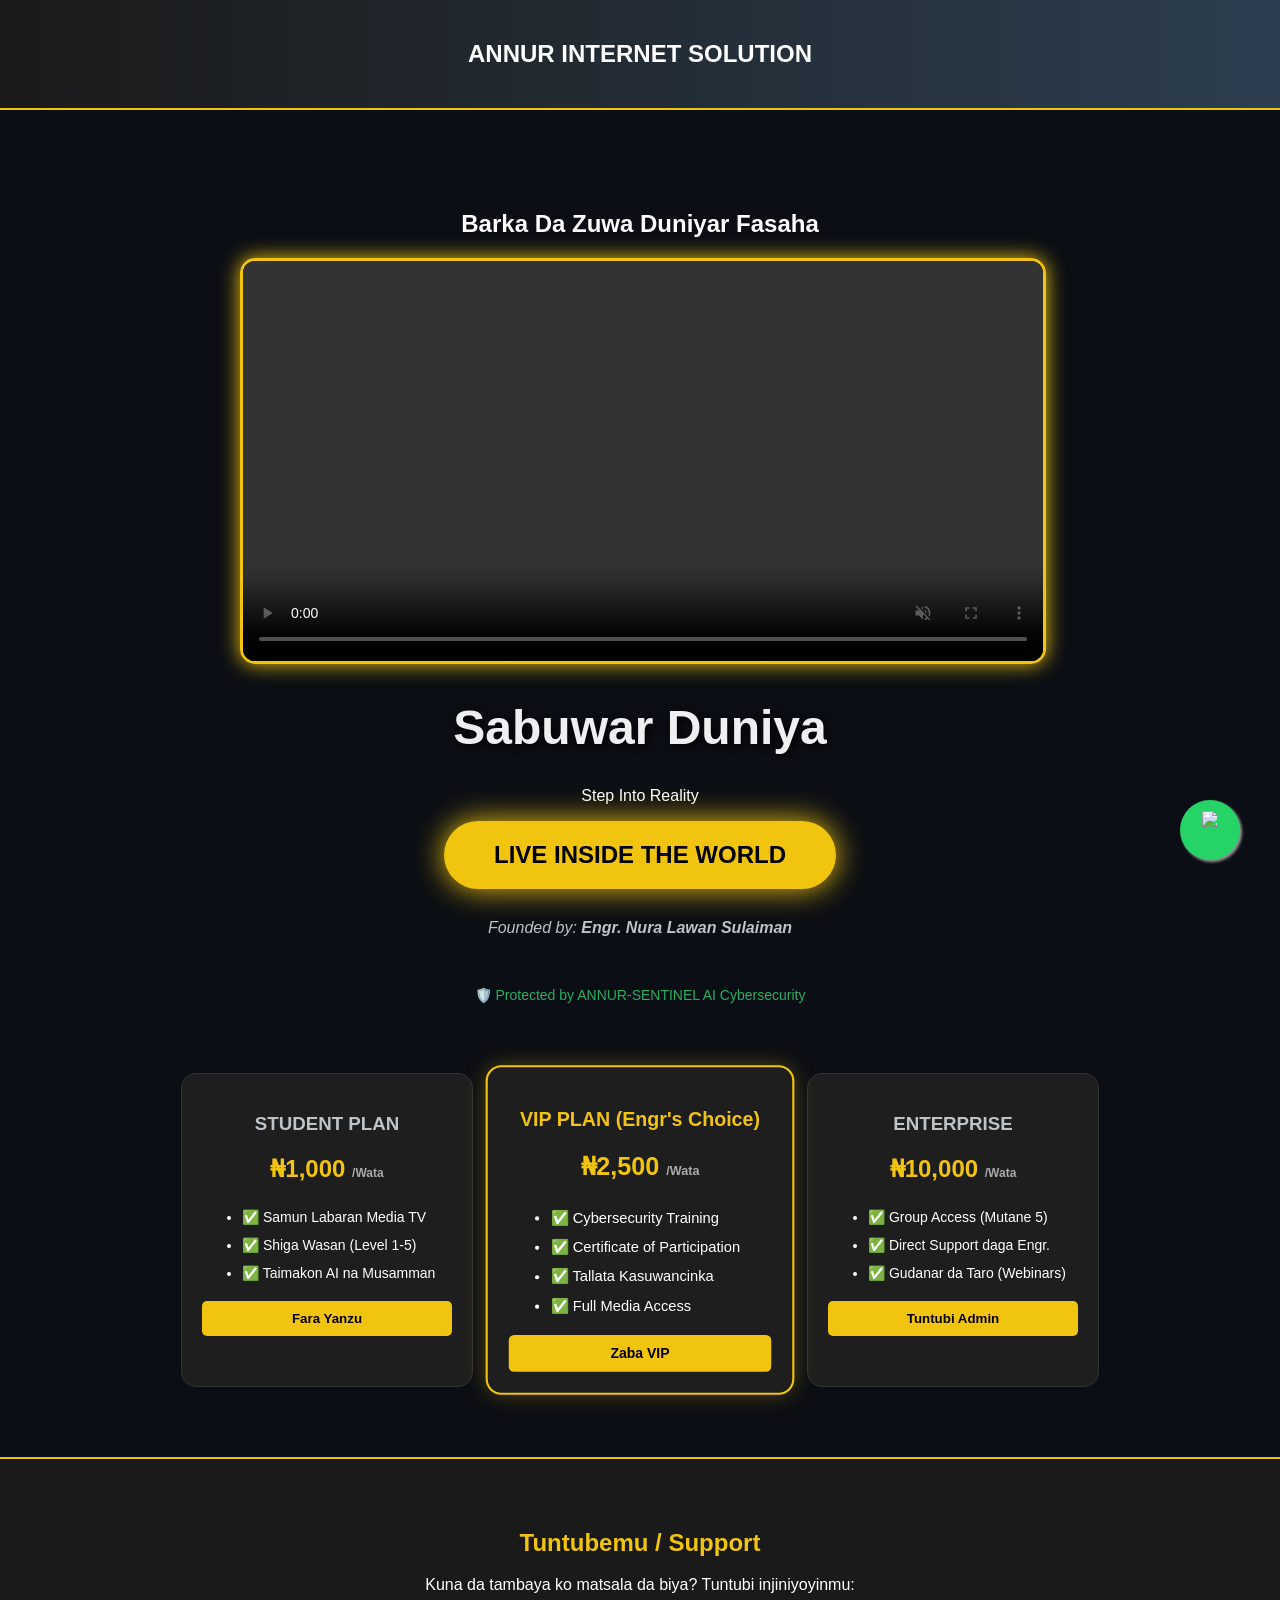
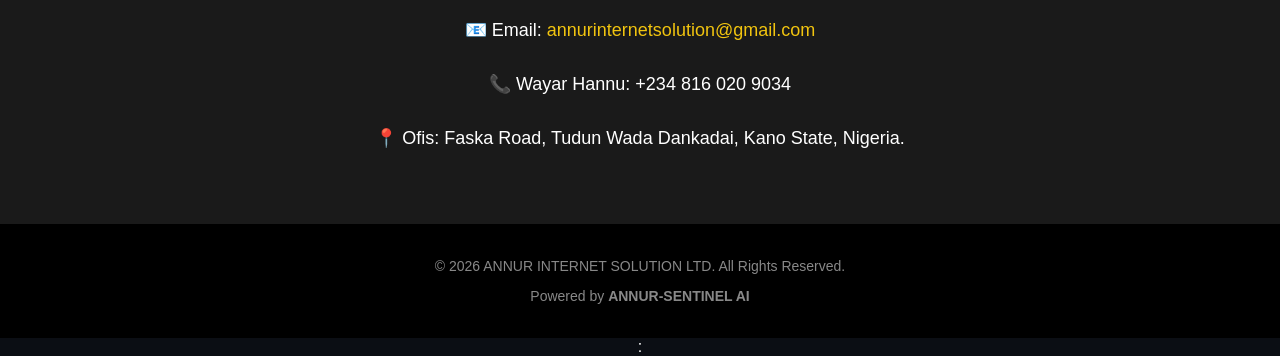
==== index.html @ 49332beb "Add files via upload" ====
<!DOCTYPE html>
<html lang="ha">
<head>
    <meta charset="UTF-8">
    <meta name="viewport" content="width=device-width, initial-scale=1.0">
    <title>ANNUR INTERNET SOLUTION | Live Inside The World</title>
    <style>
        body {
            margin: 0;
            padding: 0;
            background-color: #0b0e14; /* Dark Tech Theme */
            color: white;
            font-family: 'Segoe UI', Tahoma, Geneva, Verdana, sans-serif;
            text-align: center;
        }
        .header {
            padding: 20px;
            background: linear-gradient(90deg, #1a1a1a, #2c3e50);
            border-bottom: 2px solid #f1c40f; /* Gold border */
        }
        .logo {
            width: 150px;
            border-radius: 50%;
            border: 3px solid #f1c40f;
            box-shadow: 0 0 20px #f1c40f;
        }
        .main-container {
            margin-top: 100px;
        }
        h1 {
            font-size: 3rem;
            color: #ecf0f1;
            text-shadow: 2px 2px 10px #000;
        }
        .live-btn {
            background-color: #f1c40f; /* Gold */
            color: #000;
            padding: 20px 50px;
            font-size: 24px;
            font-weight: bold;
            border: none;
            border-radius: 50px;
            cursor: pointer;
            box-shadow: 0 0 30px #f1c40f;
            transition: 0.5s;
            text-transform: uppercase;
        }
        .live-btn:hover {
            transform: scale(1.1);
            background-color: #d4ac0d;
            box-shadow: 0 0 50px #fff;
        }
        .security-badge {
            margin-top: 50px;
            color: #27ae60; /* Green for Safety */
            font-size: 14px;
        }
        .founder-tag {
            margin-top: 30px;
            font-style: italic;
            color: #bdc3c7;
        }
    </style>
</head>
<body>

    <div class="header">
        <h2>ANNUR INTERNET SOLUTION</h2>
    </div>

    <div class="main-container">
<div class="hero">
  <h2>Barka Da Zuwa Duniyar Fasaha</h2>
        <div style="max-width: 800px; margin: 20px auto;">
            <video width="100%" height="auto" controls autoplay muted loop style="border-radius: 15px; border: 3px solid #f1c40f; box-shadow: 0 0 20px #f1c40f;">
                <source src="annur-sentinel.mp4" type="video/mp4">
                Wayarka ba ta goyon bayan kallon bidiyo a nan.
            </video>
        </div>
        
    </div>
        <h1>Sabuwar Duniya</h1>
        <p>Step Into Reality</p>
        
        <button class="live-btn" onclick="startSystem()">LIVE INSIDE THE WORLD</button>

        <div class="founder-tag">
            Founded by: <strong>Engr. Nura Lawan Sulaiman</strong>
        </div>
    </div>

    <div class="security-badge">
        <p>🛡️ Protected by ANNUR-SENTINEL AI Cybersecurity</p>
    </div>

    <script>
        function startSystem() {
            alert("Ana Kaddamar da Tsarin... Barka da shigowa, Engr. Nura!");
            // Wannan wurin za mu hada da sauran duniyar wasan
        }
    </script>

</body>
</html>
<div style="display: flex; justify-content: center; gap: 20px; flex-wrap: wrap; margin-top: 50px; padding: 20px;">
    
    <div style="background: #1e1e1e; border: 1px solid #333; padding: 20px; border-radius: 15px; width: 250px;">
        <h3 style="color: #bdc3c7;">STUDENT PLAN</h3>
        <h2 style="color: #f1c40f;">₦1,000 <span style="font-size: 12px; color: #aaa;">/Wata</span></h2>
        <ul style="text-align: left; font-size: 14px; line-height: 2;">
            <li>✅ Samun Labaran Media TV</li>
            <li>✅ Shiga Wasan (Level 1-5)</li>
            <li>✅ Taimakon AI na Musamman</li>
        </ul>
        <button onclick="window.location.href='https://paystack.shop/pay/ptrqfzfbf1'" 
                style="width: 100%; background: #f1c40f; border: none; padding: 10px; border-radius: 5px; font-weight: bold; cursor: pointer;">
            Fara Yanzu
        </button>
    </div>

    <div style="background: #1e1e1e; border: 2px solid #f1c40f; padding: 20px; border-radius: 15px; width: 250px; transform: scale(1.05); box-shadow: 0 0 20px rgba(241, 196, 15, 0.3);">
        <h3 style="color: #f1c40f;">VIP PLAN (Engr's Choice)</h3>
        <h2 style="color: #f1c40f;">₦2,500 <span style="font-size: 12px; color: #aaa;">/Wata</span></h2>
        <ul style="text-align: left; font-size: 14px; line-height: 2;">
            <li>✅ Cybersecurity Training</li>
            <li>✅ Certificate of Participation</li>
            <li>✅ Tallata Kasuwancinka</li>
            <li>✅ Full Media Access</li>
        </ul>
        <button onclick="window.location.href='https://paystack.shop/pay/0z3y4h2owu'" 
                style="width: 100%; background: #f1c40f; border: none; padding: 10px; border-radius: 5px; font-weight: bold; cursor: pointer;">
            Zaba VIP
        </button>
    </div>

    <div style="background: #1e1e1e; border: 1px solid #333; padding: 20px; border-radius: 15px; width: 250px;">
        <h3 style="color: #bdc3c7;">ENTERPRISE</h3>
        <h2 style="color: #f1c40f;">₦10,000 <span style="font-size: 12px; color: #aaa;">/Wata</span></h2>
        <ul style="text-align: left; font-size: 14px; line-height: 2;">
            <li>✅ Group Access (Mutane 5)</li>
            <li>✅ Direct Support daga Engr.</li>
            <li>✅ Gudanar da Taro (Webinars)</li>
        </ul>
        <button onclick="window.location.href='https://paystack.shop/pay/5fnnpdp8r6'" 
                style="width: 100%; background: #f1c40f; border: none; padding: 10px; border-radius: 5px; font-weight: bold; cursor: pointer;">
            Tuntubi Admin
        </button>
    </div>

</div>
<div id="contact" style="background: #1a1a1a; padding: 50px 20px; margin-top: 50px; border-top: 2px solid #f1c40f;">
    <h2 style="color: #f1c40f;">Tuntubemu / Support</h2>
    <p>Kuna da tambaya ko matsala da biya? Tuntubi injiniyoyinmu:</p>
    <div style="font-size: 18px; line-height: 2;">
        <p>📧 Email: <a href="mailto:annurvip@gmail.com" style="color: #f1c40f; text-decoration: none;">annurinternetsolution@gmail.com</a></p>
        <p>📞 Wayar Hannu: +234 816 020 9034</p>
        <p>📍 Ofis: Faska Road, Tudun Wada Dankadai, Kano State, Nigeria.</p>
    </div>
</div>

<div style="background: #000; padding: 20px; font-size: 14px; color: #888;">
    <p>&copy; 2026 ANNUR INTERNET SOLUTION LTD. All Rights Reserved.</p>
    <p>Powered by <strong>ANNUR-SENTINEL AI</strong></p>
</div>
<a href="https://wa.me/2348160209034?text=Sannu%20Engr.%20Nura,%20ina%20son%20ƙarin%20bayani%20kan%20ANNUR%20VIP" 
   style="position:fixed; width:60px; height:60px; bottom:40px; right:40px; background-color:#25d366; color:#FFF; border-radius:50px; text-align:center; font-size:30px; box-shadow: 2px 2px 3px #999; z-index:100;" 
   target="_blank">
    <i class="fa fa-whatsapp" style="margin-top:16px;"></i>
    <img src="https://upload.wikimedia.org/wikipedia/commons/6/6b/WhatsApp.svg" style="width:40px; margin-top:10px;">
</a>
</body>:
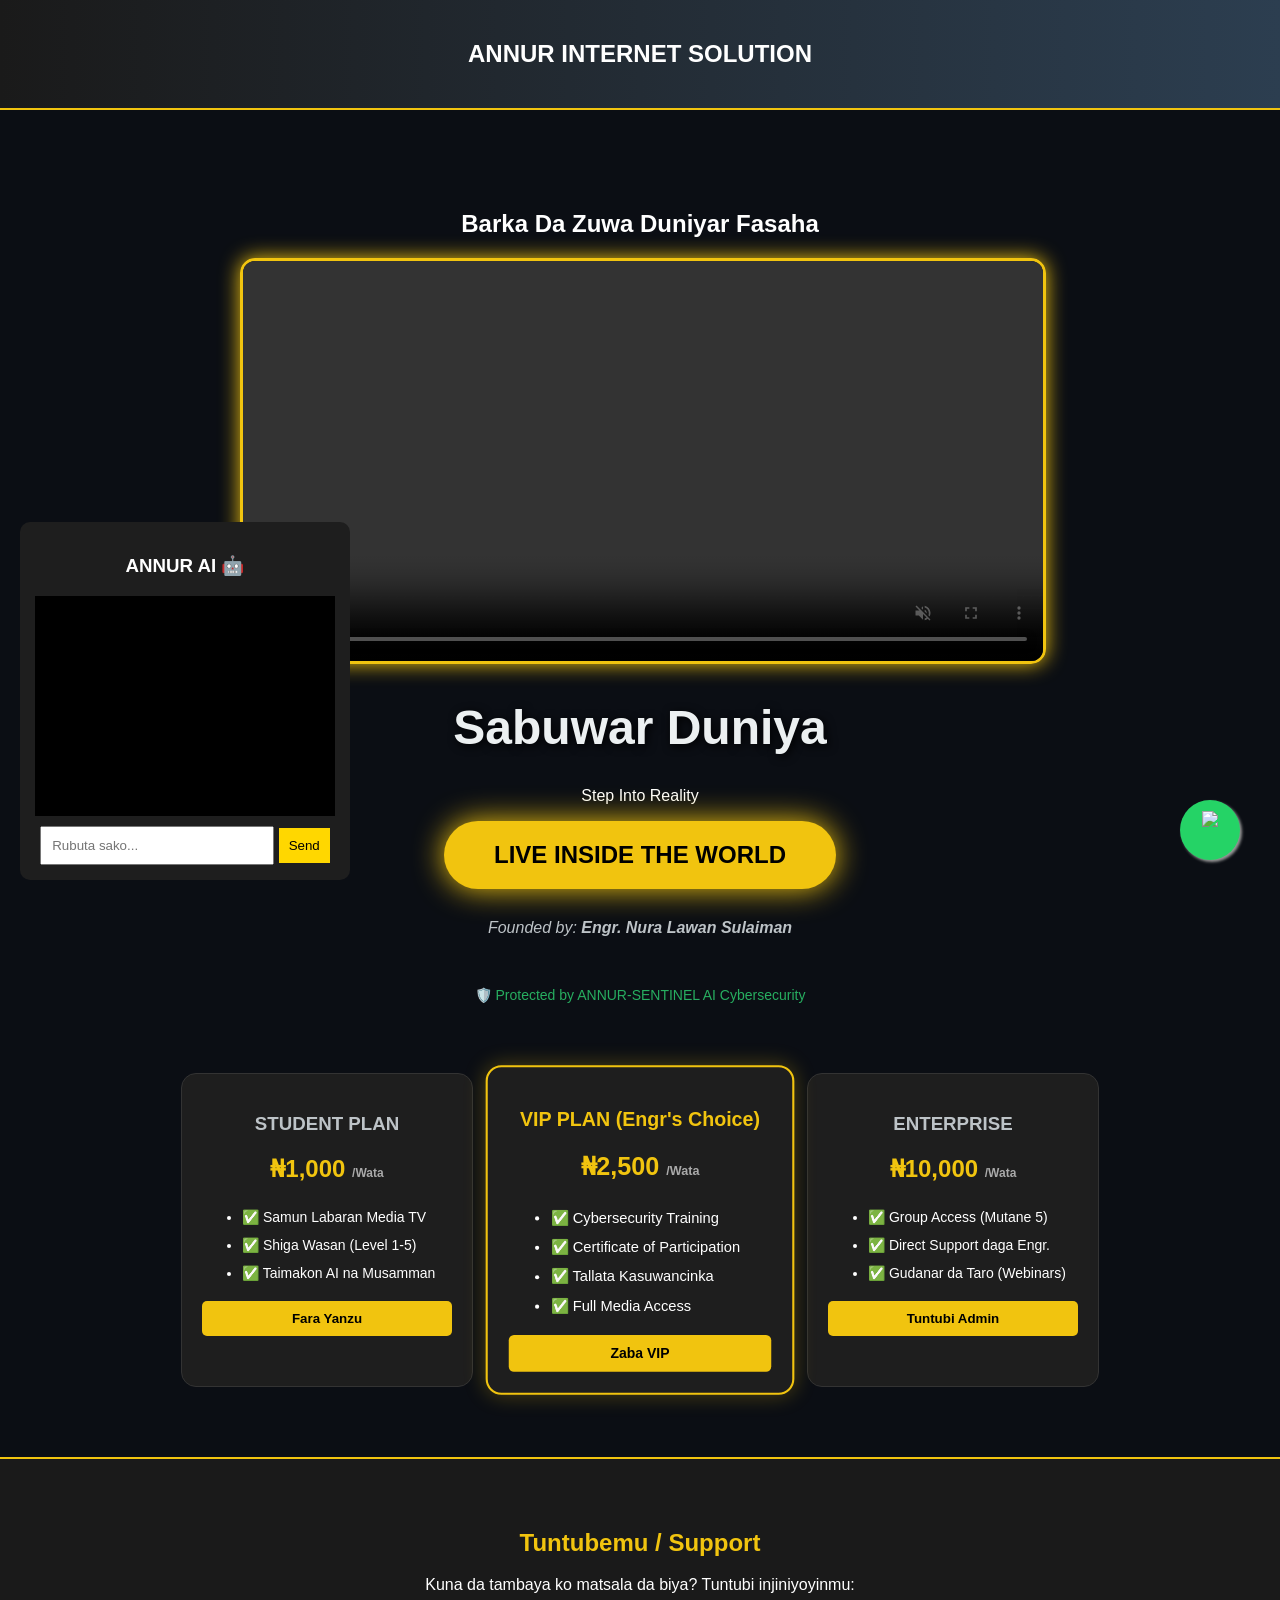
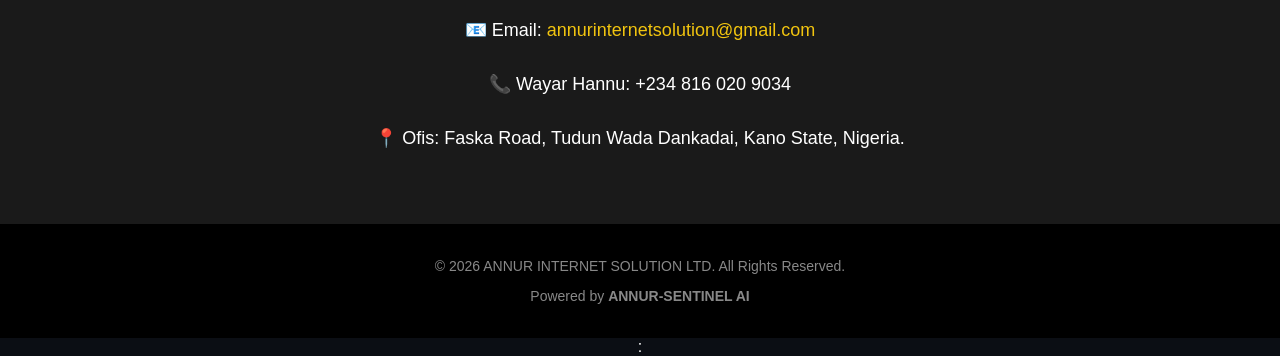
==== commit a303fb16: "Update index.html" ====
--- a/index.html
+++ b/index.html
@@ -168,4 +168,15 @@
     <i class="fa fa-whatsapp" style="margin-top:16px;"></i>
     <img src="https://upload.wikimedia.org/wikipedia/commons/6/6b/WhatsApp.svg" style="width:40px; margin-top:10px;">
 </a>
-</body>:+<div id="ai-box" style="position:fixed;bottom:20px;left:20px;background:#1e1e1e;padding:15px;border-radius:10px;width:300px;">
+    <h3>ANNUR AI 🤖</h3>
+
+    <div id="chat" style="height:200px;overflow:auto;background:#000;padding:10px;margin-bottom:10px;"></div>
+
+    <input id="userInput" placeholder="Rubuta sako..." style="width:70%;padding:10px;">
+    
+    <button onclick="sendAI()" style="padding:10px;background:gold;border:none;">
+        Send
+    </button>
+</div>
+</body>:
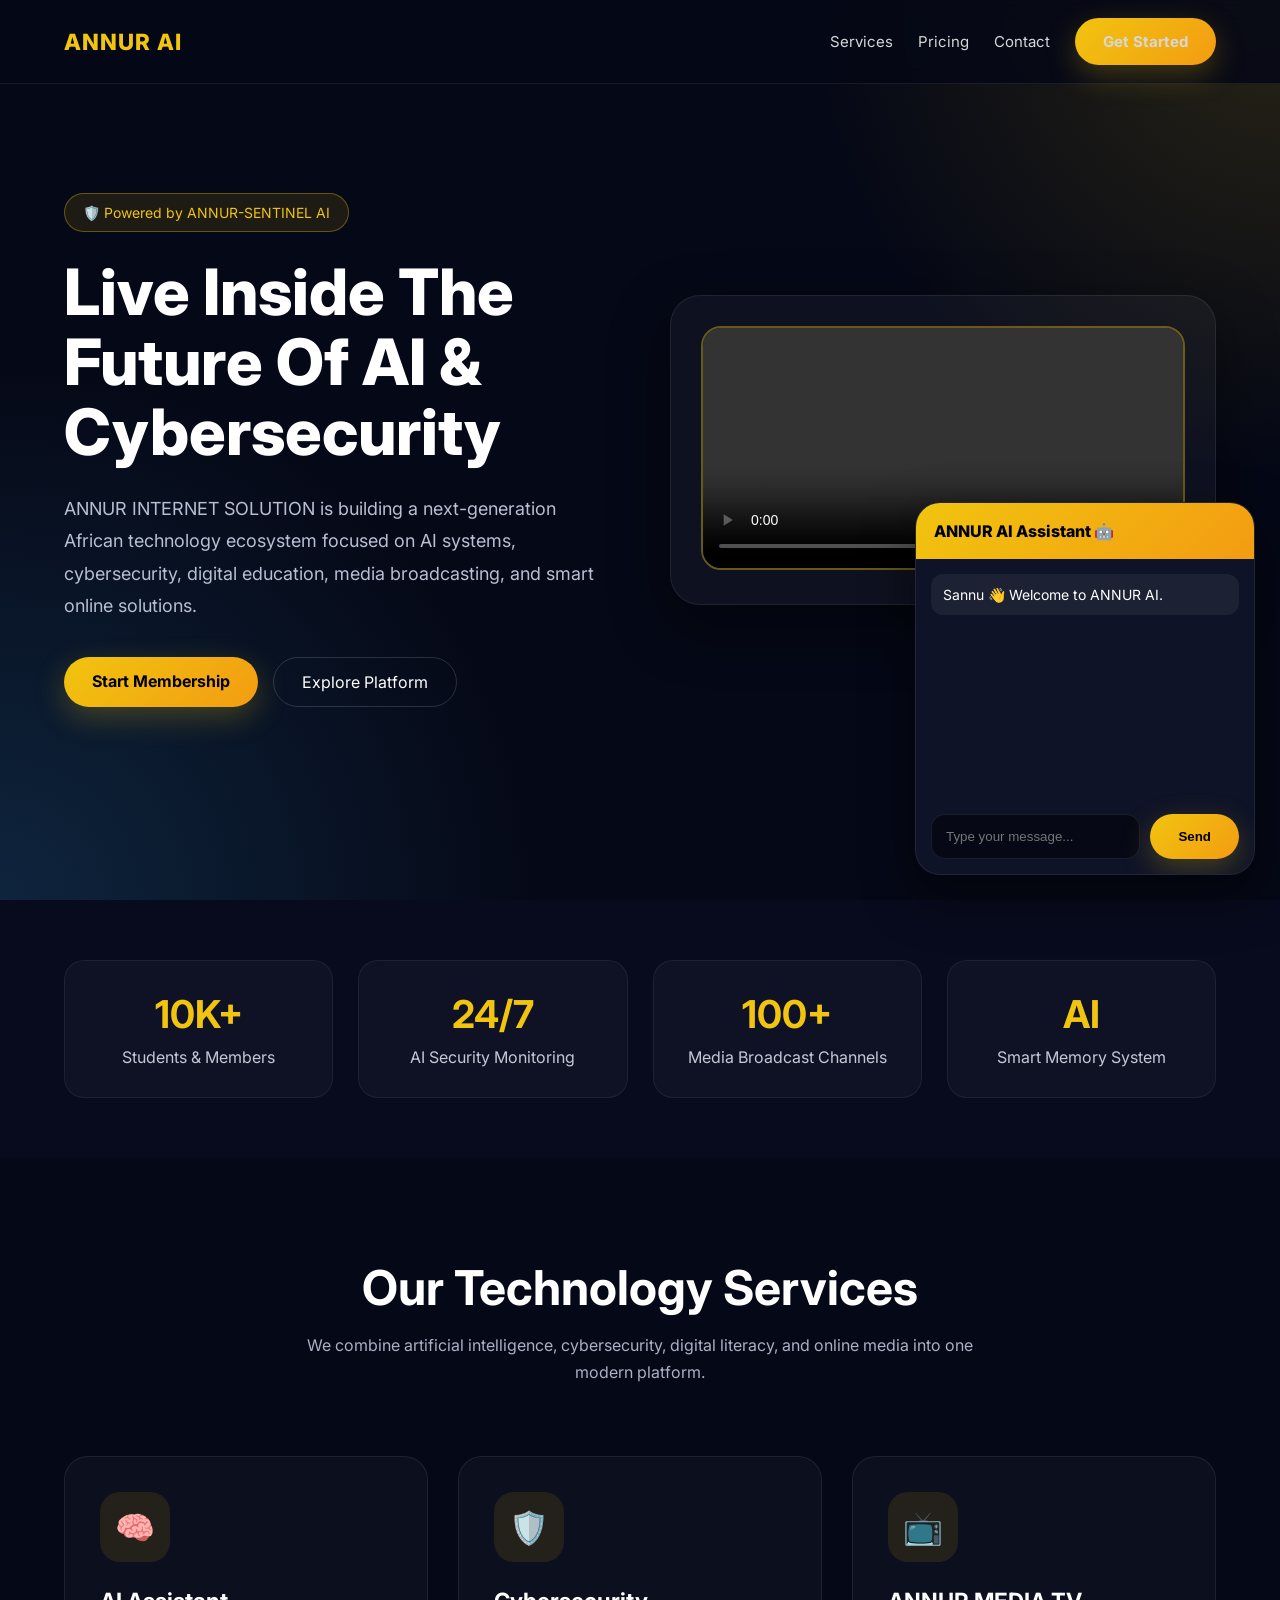
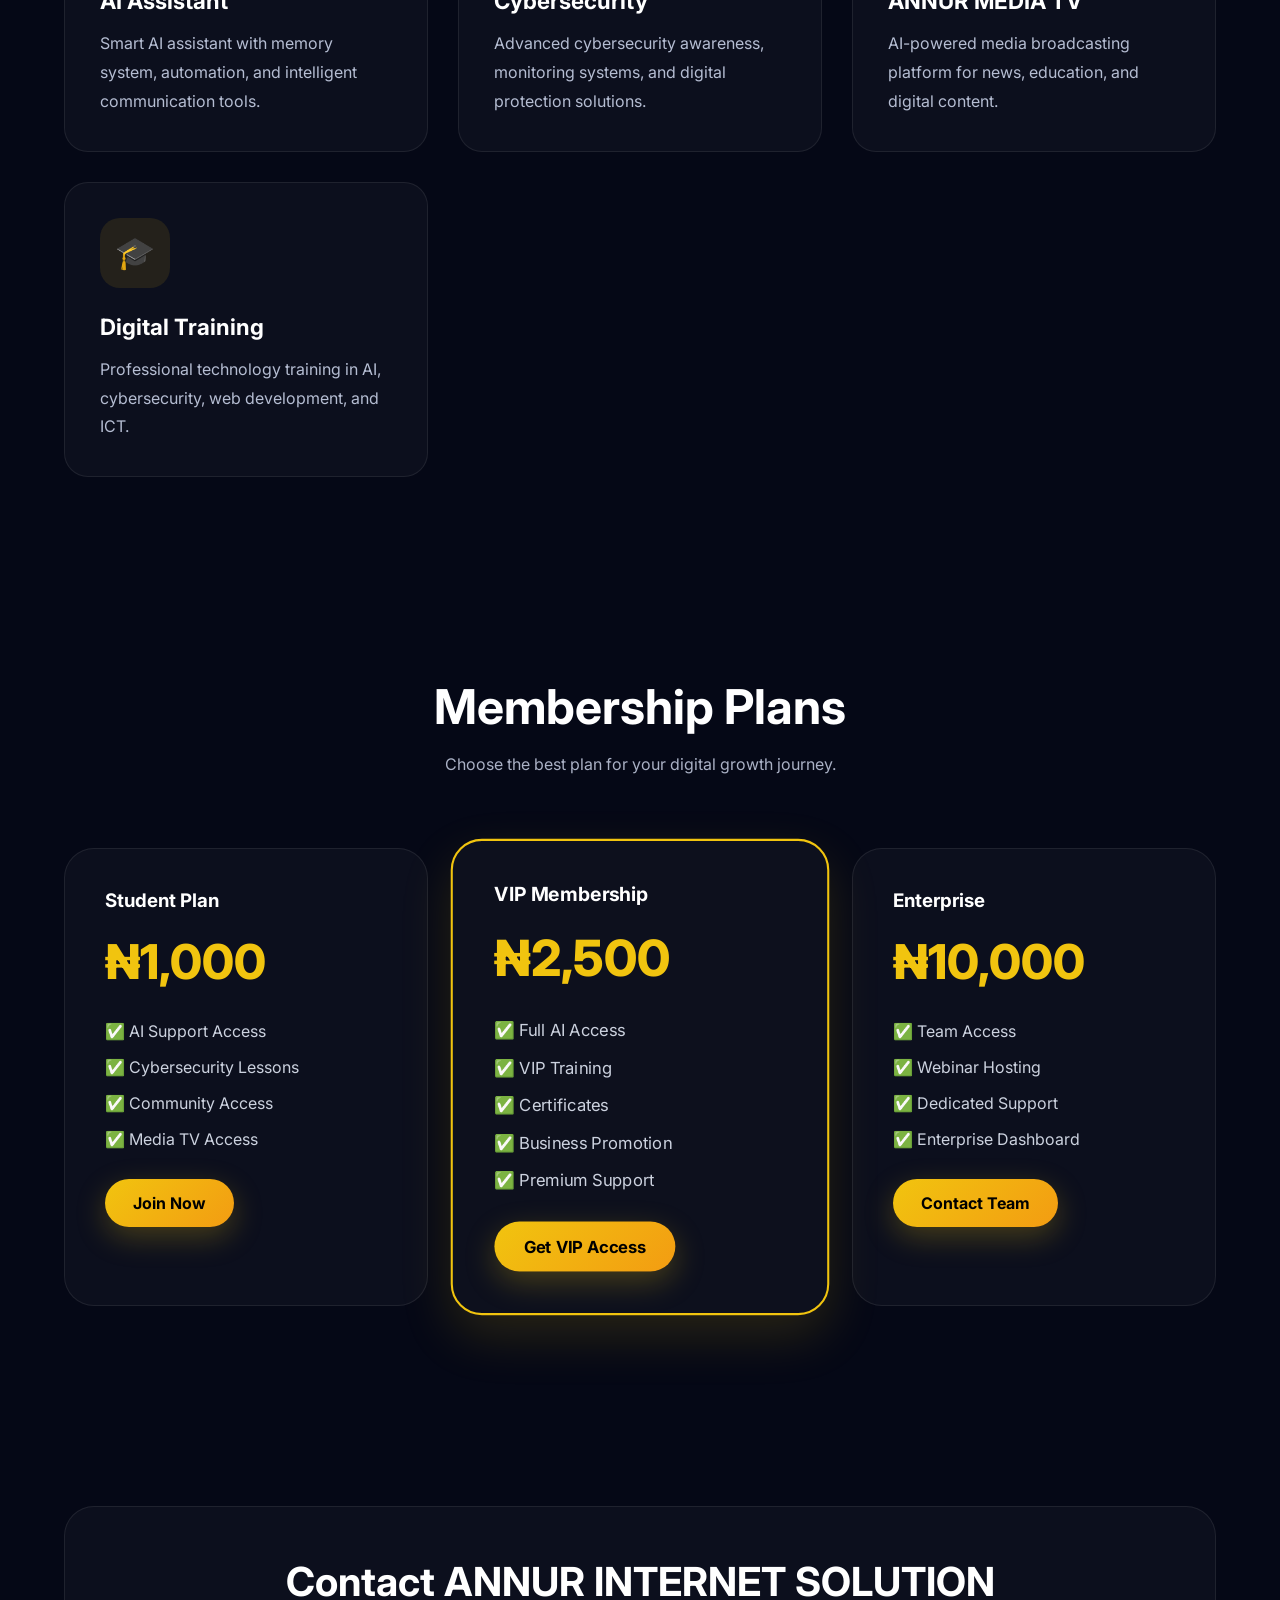
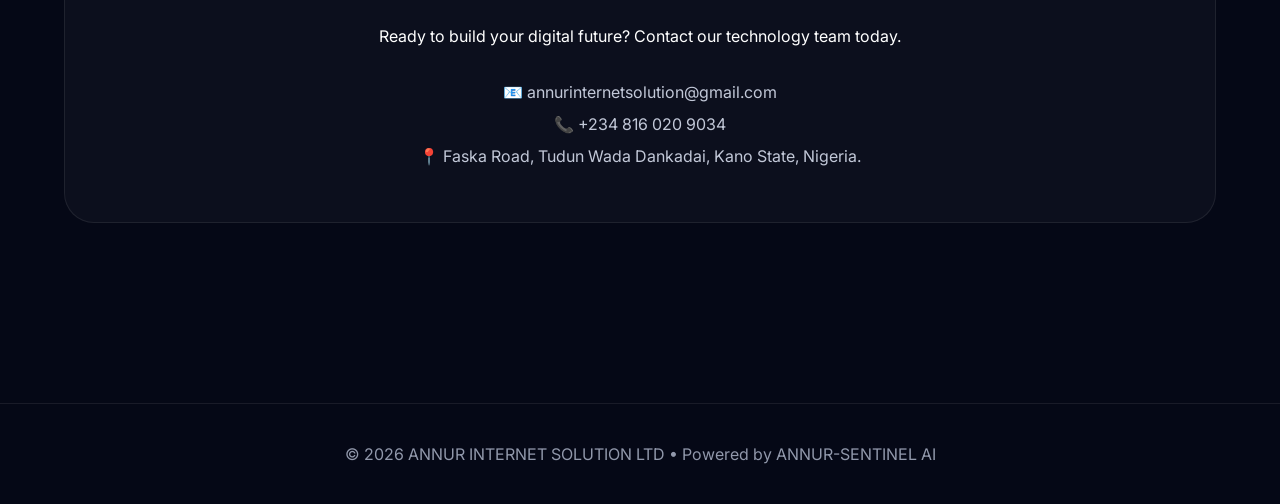
==== commit 30b1ffae: "Update index.html" ====
--- a/index.html
+++ b/index.html
@@ -1,182 +1,764 @@
 <!DOCTYPE html>
-<html lang="ha">
+<html lang="en">
 <head>
-    <meta charset="UTF-8">
-    <meta name="viewport" content="width=device-width, initial-scale=1.0">
-    <title>ANNUR INTERNET SOLUTION | Live Inside The World</title>
-    <style>
-        body {
-            margin: 0;
-            padding: 0;
-            background-color: #0b0e14; /* Dark Tech Theme */
-            color: white;
-            font-family: 'Segoe UI', Tahoma, Geneva, Verdana, sans-serif;
-            text-align: center;
-        }
-        .header {
-            padding: 20px;
-            background: linear-gradient(90deg, #1a1a1a, #2c3e50);
-            border-bottom: 2px solid #f1c40f; /* Gold border */
-        }
-        .logo {
-            width: 150px;
-            border-radius: 50%;
-            border: 3px solid #f1c40f;
-            box-shadow: 0 0 20px #f1c40f;
-        }
-        .main-container {
-            margin-top: 100px;
-        }
-        h1 {
-            font-size: 3rem;
-            color: #ecf0f1;
-            text-shadow: 2px 2px 10px #000;
-        }
-        .live-btn {
-            background-color: #f1c40f; /* Gold */
-            color: #000;
-            padding: 20px 50px;
-            font-size: 24px;
-            font-weight: bold;
-            border: none;
-            border-radius: 50px;
-            cursor: pointer;
-            box-shadow: 0 0 30px #f1c40f;
-            transition: 0.5s;
-            text-transform: uppercase;
-        }
-        .live-btn:hover {
-            transform: scale(1.1);
-            background-color: #d4ac0d;
-            box-shadow: 0 0 50px #fff;
-        }
-        .security-badge {
-            margin-top: 50px;
-            color: #27ae60; /* Green for Safety */
-            font-size: 14px;
-        }
-        .founder-tag {
-            margin-top: 30px;
-            font-style: italic;
-            color: #bdc3c7;
-        }
-    </style>
+  <meta charset="UTF-8" />
+  <meta name="viewport" content="width=device-width, initial-scale=1.0" />
+  <title>ANNUR INTERNET SOLUTION | AI • Cybersecurity • Media</title>
+
+  <link rel="preconnect" href="https://fonts.googleapis.com">
+  <link rel="preconnect" href="https://fonts.gstatic.com" crossorigin>
+  <link href="https://fonts.googleapis.com/css2?family=Inter:wght@300;400;500;600;700;800&display=swap" rel="stylesheet">
+
+  <style>
+    * {
+      margin: 0;
+      padding: 0;
+      box-sizing: border-box;
+    }
+
+    html {
+      scroll-behavior: smooth;
+    }
+
+    body {
+      font-family: 'Inter', sans-serif;
+      background: #050816;
+      color: white;
+      overflow-x: hidden;
+    }
+
+    a {
+      text-decoration: none;
+      color: inherit;
+    }
+
+    .container {
+      width: 90%;
+      max-width: 1300px;
+      margin: auto;
+    }
+
+    /* NAVBAR */
+
+    nav {
+      position: fixed;
+      width: 100%;
+      top: 0;
+      left: 0;
+      z-index: 999;
+      backdrop-filter: blur(10px);
+      background: rgba(5, 8, 22, 0.85);
+      border-bottom: 1px solid rgba(255,255,255,0.08);
+    }
+
+    .nav-content {
+      display: flex;
+      justify-content: space-between;
+      align-items: center;
+      padding: 18px 0;
+    }
+
+    .logo {
+      font-size: 1.4rem;
+      font-weight: 800;
+      color: #f1c40f;
+      letter-spacing: 1px;
+    }
+
+    .menu {
+      display: flex;
+      gap: 25px;
+      align-items: center;
+    }
+
+    .menu a {
+      color: #d7d7d7;
+      transition: 0.3s;
+      font-size: 15px;
+    }
+
+    .menu a:hover {
+      color: #f1c40f;
+    }
+
+    .btn {
+      background: linear-gradient(135deg, #f1c40f, #f39c12);
+      color: black;
+      padding: 14px 28px;
+      border-radius: 50px;
+      display: inline-block;
+      font-weight: 700;
+      transition: 0.3s;
+      border: none;
+      cursor: pointer;
+      box-shadow: 0 10px 30px rgba(241,196,15,0.25);
+    }
+
+    .btn:hover {
+      transform: translateY(-3px);
+    }
+
+    /* HERO */
+
+    .hero {
+      min-height: 100vh;
+      display: flex;
+      align-items: center;
+      position: relative;
+      overflow: hidden;
+      background:
+        radial-gradient(circle at top right, rgba(241,196,15,0.15), transparent 30%),
+        radial-gradient(circle at bottom left, rgba(52,152,219,0.2), transparent 35%),
+        #050816;
+    }
+
+    .hero-grid {
+      display: grid;
+      grid-template-columns: 1fr 1fr;
+      gap: 60px;
+      align-items: center;
+    }
+
+    .badge {
+      display: inline-block;
+      background: rgba(241,196,15,0.1);
+      border: 1px solid rgba(241,196,15,0.35);
+      padding: 10px 18px;
+      border-radius: 999px;
+      color: #f1c40f;
+      margin-bottom: 25px;
+      font-size: 14px;
+    }
+
+    .hero h1 {
+      font-size: 4rem;
+      line-height: 1.1;
+      margin-bottom: 25px;
+      font-weight: 800;
+    }
+
+    .hero p {
+      color: #b9bfd3;
+      line-height: 1.8;
+      font-size: 18px;
+      margin-bottom: 35px;
+    }
+
+    .hero-buttons {
+      display: flex;
+      gap: 15px;
+      flex-wrap: wrap;
+    }
+
+    .outline-btn {
+      border: 1px solid rgba(255,255,255,0.15);
+      padding: 14px 28px;
+      border-radius: 50px;
+      transition: 0.3s;
+      color: white;
+    }
+
+    .outline-btn:hover {
+      background: rgba(255,255,255,0.08);
+    }
+
+    .hero-card {
+      background: rgba(255,255,255,0.04);
+      border: 1px solid rgba(255,255,255,0.08);
+      border-radius: 30px;
+      padding: 30px;
+      box-shadow: 0 20px 60px rgba(0,0,0,0.45);
+    }
+
+    .hero-card video {
+      width: 100%;
+      border-radius: 20px;
+      border: 2px solid rgba(241,196,15,0.4);
+    }
+
+    /* STATS */
+
+    .stats {
+      padding: 60px 0;
+      background: #070b1d;
+    }
+
+    .stats-grid {
+      display: grid;
+      grid-template-columns: repeat(auto-fit, minmax(220px, 1fr));
+      gap: 25px;
+    }
+
+    .stat-box {
+      background: rgba(255,255,255,0.03);
+      padding: 30px;
+      border-radius: 20px;
+      border: 1px solid rgba(255,255,255,0.06);
+      text-align: center;
+    }
+
+    .stat-box h2 {
+      color: #f1c40f;
+      font-size: 2.4rem;
+      margin-bottom: 10px;
+    }
+
+    .stat-box p {
+      color: #c4c8d6;
+    }
+
+    /* SERVICES */
+
+    section {
+      padding: 100px 0;
+    }
+
+    .section-title {
+      text-align: center;
+      margin-bottom: 70px;
+    }
+
+    .section-title h2 {
+      font-size: 3rem;
+      margin-bottom: 15px;
+    }
+
+    .section-title p {
+      color: #aab1c5;
+      max-width: 700px;
+      margin: auto;
+      line-height: 1.7;
+    }
+
+    .services-grid {
+      display: grid;
+      grid-template-columns: repeat(auto-fit, minmax(280px, 1fr));
+      gap: 30px;
+    }
+
+    .service-card {
+      background: rgba(255,255,255,0.03);
+      border: 1px solid rgba(255,255,255,0.08);
+      border-radius: 24px;
+      padding: 35px;
+      transition: 0.4s;
+    }
+
+    .service-card:hover {
+      transform: translateY(-8px);
+      border-color: rgba(241,196,15,0.5);
+    }
+
+    .service-icon {
+      width: 70px;
+      height: 70px;
+      display: flex;
+      align-items: center;
+      justify-content: center;
+      border-radius: 20px;
+      background: rgba(241,196,15,0.1);
+      color: #f1c40f;
+      font-size: 2rem;
+      margin-bottom: 25px;
+    }
+
+    .service-card h3 {
+      margin-bottom: 15px;
+      font-size: 1.4rem;
+    }
+
+    .service-card p {
+      color: #b5bdd2;
+      line-height: 1.8;
+    }
+
+    /* PRICING */
+
+    .pricing-grid {
+      display: grid;
+      grid-template-columns: repeat(auto-fit, minmax(300px, 1fr));
+      gap: 30px;
+    }
+
+    .price-card {
+      background: rgba(255,255,255,0.03);
+      border-radius: 30px;
+      padding: 40px;
+      border: 1px solid rgba(255,255,255,0.08);
+      position: relative;
+    }
+
+    .price-card.featured {
+      border: 2px solid #f1c40f;
+      transform: scale(1.04);
+      box-shadow: 0 20px 50px rgba(241,196,15,0.15);
+    }
+
+    .price-tag {
+      font-size: 3rem;
+      color: #f1c40f;
+      margin: 20px 0;
+      font-weight: 800;
+    }
+
+    .price-card ul {
+      list-style: none;
+      margin: 30px 0;
+    }
+
+    .price-card li {
+      margin-bottom: 16px;
+      color: #ccd2df;
+    }
+
+    /* AI CHAT */
+
+    .ai-widget {
+      position: fixed;
+      bottom: 25px;
+      right: 25px;
+      width: 340px;
+      background: #0e1327;
+      border: 1px solid rgba(255,255,255,0.08);
+      border-radius: 25px;
+      overflow: hidden;
+      z-index: 9999;
+      box-shadow: 0 20px 50px rgba(0,0,0,0.5);
+    }
+
+    .ai-header {
+      background: linear-gradient(135deg, #f1c40f, #f39c12);
+      color: black;
+      padding: 18px;
+      font-weight: 800;
+    }
+
+    .chat-area {
+      height: 240px;
+      overflow-y: auto;
+      padding: 15px;
+    }
+
+    .message {
+      margin-bottom: 15px;
+      padding: 12px;
+      border-radius: 12px;
+      font-size: 14px;
+    }
+
+    .user {
+      background: rgba(241,196,15,0.12);
+    }
+
+    .ai {
+      background: rgba(255,255,255,0.06);
+    }
+
+    .chat-controls {
+      display: flex;
+      padding: 15px;
+      gap: 10px;
+    }
+
+    .chat-controls input {
+      flex: 1;
+      background: #060915;
+      border: 1px solid rgba(255,255,255,0.08);
+      color: white;
+      padding: 14px;
+      border-radius: 14px;
+      outline: none;
+    }
+
+    /* CONTACT */
+
+    .contact-box {
+      background: rgba(255,255,255,0.03);
+      border: 1px solid rgba(255,255,255,0.08);
+      padding: 50px;
+      border-radius: 30px;
+      text-align: center;
+    }
+
+    .contact-box h2 {
+      margin-bottom: 20px;
+      font-size: 2.5rem;
+    }
+
+    .contact-info {
+      margin-top: 30px;
+      color: #c2c8d8;
+      line-height: 2;
+    }
+
+    footer {
+      padding: 40px 0;
+      text-align: center;
+      border-top: 1px solid rgba(255,255,255,0.08);
+      color: #9198ab;
+      margin-top: 80px;
+    }
+
+    /* MOBILE */
+
+    @media(max-width: 900px) {
+
+      .hero-grid {
+        grid-template-columns: 1fr;
+      }
+
+      .hero h1 {
+        font-size: 2.8rem;
+      }
+
+      .menu {
+        display: none;
+      }
+
+      .price-card.featured {
+        transform: none;
+      }
+
+      .ai-widget {
+        width: 92%;
+        right: 4%;
+      }
+    }
+  </style>
 </head>
 <body>
 
-    <div class="header">
-        <h2>ANNUR INTERNET SOLUTION</h2>
-    </div>
-
-    <div class="main-container">
-<div class="hero">
-  <h2>Barka Da Zuwa Duniyar Fasaha</h2>
-        <div style="max-width: 800px; margin: 20px auto;">
-            <video width="100%" height="auto" controls autoplay muted loop style="border-radius: 15px; border: 3px solid #f1c40f; box-shadow: 0 0 20px #f1c40f;">
-                <source src="annur-sentinel.mp4" type="video/mp4">
-                Wayarka ba ta goyon bayan kallon bidiyo a nan.
-            </video>
-        </div>
-        
-    </div>
-        <h1>Sabuwar Duniya</h1>
-        <p>Step Into Reality</p>
-        
-        <button class="live-btn" onclick="startSystem()">LIVE INSIDE THE WORLD</button>
-
-        <div class="founder-tag">
-            Founded by: <strong>Engr. Nura Lawan Sulaiman</strong>
-        </div>
-    </div>
-
-    <div class="security-badge">
-        <p>🛡️ Protected by ANNUR-SENTINEL AI Cybersecurity</p>
-    </div>
-
-    <script>
-        function startSystem() {
-            alert("Ana Kaddamar da Tsarin... Barka da shigowa, Engr. Nura!");
-            // Wannan wurin za mu hada da sauran duniyar wasan
-        }
-    </script>
+  <!-- NAVBAR -->
+
+  <nav>
+    <div class="container nav-content">
+      <div class="logo">ANNUR AI</div>
+
+      <div class="menu">
+        <a href="#services">Services</a>
+        <a href="#pricing">Pricing</a>
+        <a href="#contact">Contact</a>
+        <a href="#" class="btn">Get Started</a>
+      </div>
+    </div>
+  </nav>
+
+  <!-- HERO -->
+
+  <section class="hero">
+    <div class="container hero-grid">
+
+      <div>
+        <div class="badge">🛡️ Powered by ANNUR-SENTINEL AI</div>
+
+        <h1>
+          Live Inside The Future Of AI & Cybersecurity
+        </h1>
+
+        <p>
+          ANNUR INTERNET SOLUTION is building a next-generation African technology ecosystem focused on AI systems, cybersecurity, digital education, media broadcasting, and smart online solutions.
+        </p>
+
+        <div class="hero-buttons">
+          <a href="#pricing" class="btn">Start Membership</a>
+          <a href="#services" class="outline-btn">Explore Platform</a>
+        </div>
+      </div>
+
+      <div class="hero-card">
+        <video autoplay muted loop controls>
+          <source src="annur-sentinel.mp4" type="video/mp4">
+        </video>
+      </div>
+
+    </div>
+  </section>
+
+  <!-- STATS -->
+
+  <section class="stats">
+    <div class="container stats-grid">
+
+      <div class="stat-box">
+        <h2>10K+</h2>
+        <p>Students & Members</p>
+      </div>
+
+      <div class="stat-box">
+        <h2>24/7</h2>
+        <p>AI Security Monitoring</p>
+      </div>
+
+      <div class="stat-box">
+        <h2>100+</h2>
+        <p>Media Broadcast Channels</p>
+      </div>
+
+      <div class="stat-box">
+        <h2>AI</h2>
+        <p>Smart Memory System</p>
+      </div>
+
+    </div>
+  </section>
+
+  <!-- SERVICES -->
+
+  <section id="services">
+    <div class="container">
+
+      <div class="section-title">
+        <h2>Our Technology Services</h2>
+        <p>
+          We combine artificial intelligence, cybersecurity, digital literacy, and online media into one modern platform.
+        </p>
+      </div>
+
+      <div class="services-grid">
+
+        <div class="service-card">
+          <div class="service-icon">🧠</div>
+          <h3>AI Assistant</h3>
+          <p>
+            Smart AI assistant with memory system, automation, and intelligent communication tools.
+          </p>
+        </div>
+
+        <div class="service-card">
+          <div class="service-icon">🛡️</div>
+          <h3>Cybersecurity</h3>
+          <p>
+            Advanced cybersecurity awareness, monitoring systems, and digital protection solutions.
+          </p>
+        </div>
+
+        <div class="service-card">
+          <div class="service-icon">📺</div>
+          <h3>ANNUR MEDIA TV</h3>
+          <p>
+            AI-powered media broadcasting platform for news, education, and digital content.
+          </p>
+        </div>
+
+        <div class="service-card">
+          <div class="service-icon">🎓</div>
+          <h3>Digital Training</h3>
+          <p>
+            Professional technology training in AI, cybersecurity, web development, and ICT.
+          </p>
+        </div>
+
+      </div>
+    </div>
+  </section>
+
+  <!-- PRICING -->
+
+  <section id="pricing">
+    <div class="container">
+
+      <div class="section-title">
+        <h2>Membership Plans</h2>
+        <p>
+          Choose the best plan for your digital growth journey.
+        </p>
+      </div>
+
+      <div class="pricing-grid">
+
+        <div class="price-card">
+          <h3>Student Plan</h3>
+          <div class="price-tag">₦1,000</div>
+
+          <ul>
+            <li>✅ AI Support Access</li>
+            <li>✅ Cybersecurity Lessons</li>
+            <li>✅ Community Access</li>
+            <li>✅ Media TV Access</li>
+          </ul>
+
+          <a href="https://paystack.shop/pay/ptrqfzfbf1" class="btn">
+            Join Now
+          </a>
+        </div>
+
+        <div class="price-card featured">
+          <h3>VIP Membership</h3>
+          <div class="price-tag">₦2,500</div>
+
+          <ul>
+            <li>✅ Full AI Access</li>
+            <li>✅ VIP Training</li>
+            <li>✅ Certificates</li>
+            <li>✅ Business Promotion</li>
+            <li>✅ Premium Support</li>
+          </ul>
+
+          <a href="https://paystack.shop/pay/0z3y4h2owu" class="btn">
+            Get VIP Access
+          </a>
+        </div>
+
+        <div class="price-card">
+          <h3>Enterprise</h3>
+          <div class="price-tag">₦10,000</div>
+
+          <ul>
+            <li>✅ Team Access</li>
+            <li>✅ Webinar Hosting</li>
+            <li>✅ Dedicated Support</li>
+            <li>✅ Enterprise Dashboard</li>
+          </ul>
+
+          <a href="https://paystack.shop/pay/5fnnpdp8r6" class="btn">
+            Contact Team
+          </a>
+        </div>
+
+      </div>
+    </div>
+  </section>
+
+  <!-- CONTACT -->
+
+  <section id="contact">
+    <div class="container">
+
+      <div class="contact-box">
+
+        <h2>Contact ANNUR INTERNET SOLUTION</h2>
+
+        <p>
+          Ready to build your digital future? Contact our technology team today.
+        </p>
+
+        <div class="contact-info">
+          📧 annurinternetsolution@gmail.com <br>
+          📞 +234 816 020 9034 <br>
+          📍 Faska Road, Tudun Wada Dankadai, Kano State, Nigeria.
+        </div>
+
+      </div>
+
+    </div>
+  </section>
+
+  <!-- FOOTER -->
+
+  <footer>
+    © 2026 ANNUR INTERNET SOLUTION LTD • Powered by ANNUR-SENTINEL AI
+  </footer>
+
+  <!-- AI CHAT -->
+
+  <div class="ai-widget">
+
+    <div class="ai-header">
+      ANNUR AI Assistant 🤖
+    </div>
+
+    <div class="chat-area" id="chatArea">
+      <div class="message ai">
+        Sannu 👋 Welcome to ANNUR AI.
+      </div>
+    </div>
+
+    <div class="chat-controls">
+      <input type="text" id="userInput" placeholder="Type your message...">
+
+      <button class="btn" onclick="sendMessage()">
+        Send
+      </button>
+    </div>
+
+  </div>
+
+  <script>
+
+    function sendMessage() {
+
+      let input = document.getElementById("userInput");
+      let text = input.value.trim();
+
+      if(text === "") return;
+
+      let area = document.getElementById("chatArea");
+
+      area.innerHTML += `
+        <div class="message user">
+          ${text}
+        </div>
+      `;
+
+      let reply = aiBrain(text);
+
+      setTimeout(() => {
+
+        area.innerHTML += `
+          <div class="message ai">
+            ${reply}
+          </div>
+        `;
+
+        area.scrollTop = area.scrollHeight;
+
+      }, 500);
+
+      saveMemory(text);
+
+      input.value = "";
+    }
+
+    function aiBrain(text) {
+
+      text = text.toLowerCase();
+
+      if(text.includes("hello") || text.includes("sannu")) {
+        return "Sannu 👋 Yaya zan taimake ka?";
+      }
+
+      if(text.includes("ai")) {
+        return "ANNUR AI yana amfani da smart memory system da cybersecurity intelligence.";
+      }
+
+      if(text.includes("price") || text.includes("kudi")) {
+        return "Muna da Student, VIP, da Enterprise plans.";
+      }
+
+      if(text.includes("cybersecurity")) {
+        return "Muna koyar da cybersecurity da digital protection.";
+      }
+
+      return "Na karɓi sakonka 👍 ANNUR AI yana ci gaba da koyon abubuwa.";
+    }
+
+    let memory = [];
+
+    function saveMemory(message) {
+
+      memory.push({
+        text: message,
+        time: new Date().toLocaleTimeString()
+      });
+
+      localStorage.setItem(
+        "annur_memory",
+        JSON.stringify(memory)
+      );
+    }
+
+    function loadMemory() {
+
+      let data = localStorage.getItem("annur_memory");
+
+      if(data) {
+        memory = JSON.parse(data);
+      }
+    }
+
+    loadMemory();
+
+  </script>
 
 </body>
 </html>
-<div style="display: flex; justify-content: center; gap: 20px; flex-wrap: wrap; margin-top: 50px; padding: 20px;">
-    
-    <div style="background: #1e1e1e; border: 1px solid #333; padding: 20px; border-radius: 15px; width: 250px;">
-        <h3 style="color: #bdc3c7;">STUDENT PLAN</h3>
-        <h2 style="color: #f1c40f;">₦1,000 <span style="font-size: 12px; color: #aaa;">/Wata</span></h2>
-        <ul style="text-align: left; font-size: 14px; line-height: 2;">
-            <li>✅ Samun Labaran Media TV</li>
-            <li>✅ Shiga Wasan (Level 1-5)</li>
-            <li>✅ Taimakon AI na Musamman</li>
-        </ul>
-        <button onclick="window.location.href='https://paystack.shop/pay/ptrqfzfbf1'" 
-                style="width: 100%; background: #f1c40f; border: none; padding: 10px; border-radius: 5px; font-weight: bold; cursor: pointer;">
-            Fara Yanzu
-        </button>
-    </div>
-
-    <div style="background: #1e1e1e; border: 2px solid #f1c40f; padding: 20px; border-radius: 15px; width: 250px; transform: scale(1.05); box-shadow: 0 0 20px rgba(241, 196, 15, 0.3);">
-        <h3 style="color: #f1c40f;">VIP PLAN (Engr's Choice)</h3>
-        <h2 style="color: #f1c40f;">₦2,500 <span style="font-size: 12px; color: #aaa;">/Wata</span></h2>
-        <ul style="text-align: left; font-size: 14px; line-height: 2;">
-            <li>✅ Cybersecurity Training</li>
-            <li>✅ Certificate of Participation</li>
-            <li>✅ Tallata Kasuwancinka</li>
-            <li>✅ Full Media Access</li>
-        </ul>
-        <button onclick="window.location.href='https://paystack.shop/pay/0z3y4h2owu'" 
-                style="width: 100%; background: #f1c40f; border: none; padding: 10px; border-radius: 5px; font-weight: bold; cursor: pointer;">
-            Zaba VIP
-        </button>
-    </div>
-
-    <div style="background: #1e1e1e; border: 1px solid #333; padding: 20px; border-radius: 15px; width: 250px;">
-        <h3 style="color: #bdc3c7;">ENTERPRISE</h3>
-        <h2 style="color: #f1c40f;">₦10,000 <span style="font-size: 12px; color: #aaa;">/Wata</span></h2>
-        <ul style="text-align: left; font-size: 14px; line-height: 2;">
-            <li>✅ Group Access (Mutane 5)</li>
-            <li>✅ Direct Support daga Engr.</li>
-            <li>✅ Gudanar da Taro (Webinars)</li>
-        </ul>
-        <button onclick="window.location.href='https://paystack.shop/pay/5fnnpdp8r6'" 
-                style="width: 100%; background: #f1c40f; border: none; padding: 10px; border-radius: 5px; font-weight: bold; cursor: pointer;">
-            Tuntubi Admin
-        </button>
-    </div>
-
-</div>
-<div id="contact" style="background: #1a1a1a; padding: 50px 20px; margin-top: 50px; border-top: 2px solid #f1c40f;">
-    <h2 style="color: #f1c40f;">Tuntubemu / Support</h2>
-    <p>Kuna da tambaya ko matsala da biya? Tuntubi injiniyoyinmu:</p>
-    <div style="font-size: 18px; line-height: 2;">
-        <p>📧 Email: <a href="mailto:annurvip@gmail.com" style="color: #f1c40f; text-decoration: none;">annurinternetsolution@gmail.com</a></p>
-        <p>📞 Wayar Hannu: +234 816 020 9034</p>
-        <p>📍 Ofis: Faska Road, Tudun Wada Dankadai, Kano State, Nigeria.</p>
-    </div>
-</div>
-
-<div style="background: #000; padding: 20px; font-size: 14px; color: #888;">
-    <p>&copy; 2026 ANNUR INTERNET SOLUTION LTD. All Rights Reserved.</p>
-    <p>Powered by <strong>ANNUR-SENTINEL AI</strong></p>
-</div>
-<a href="https://wa.me/2348160209034?text=Sannu%20Engr.%20Nura,%20ina%20son%20ƙarin%20bayani%20kan%20ANNUR%20VIP" 
-   style="position:fixed; width:60px; height:60px; bottom:40px; right:40px; background-color:#25d366; color:#FFF; border-radius:50px; text-align:center; font-size:30px; box-shadow: 2px 2px 3px #999; z-index:100;" 
-   target="_blank">
-    <i class="fa fa-whatsapp" style="margin-top:16px;"></i>
-    <img src="https://upload.wikimedia.org/wikipedia/commons/6/6b/WhatsApp.svg" style="width:40px; margin-top:10px;">
-</a>
-<div id="ai-box" style="position:fixed;bottom:20px;left:20px;background:#1e1e1e;padding:15px;border-radius:10px;width:300px;">
-    <h3>ANNUR AI 🤖</h3>
-
-    <div id="chat" style="height:200px;overflow:auto;background:#000;padding:10px;margin-bottom:10px;"></div>
-
-    <input id="userInput" placeholder="Rubuta sako..." style="width:70%;padding:10px;">
-    
-    <button onclick="sendAI()" style="padding:10px;background:gold;border:none;">
-        Send
-    </button>
-</div>
-</body>:
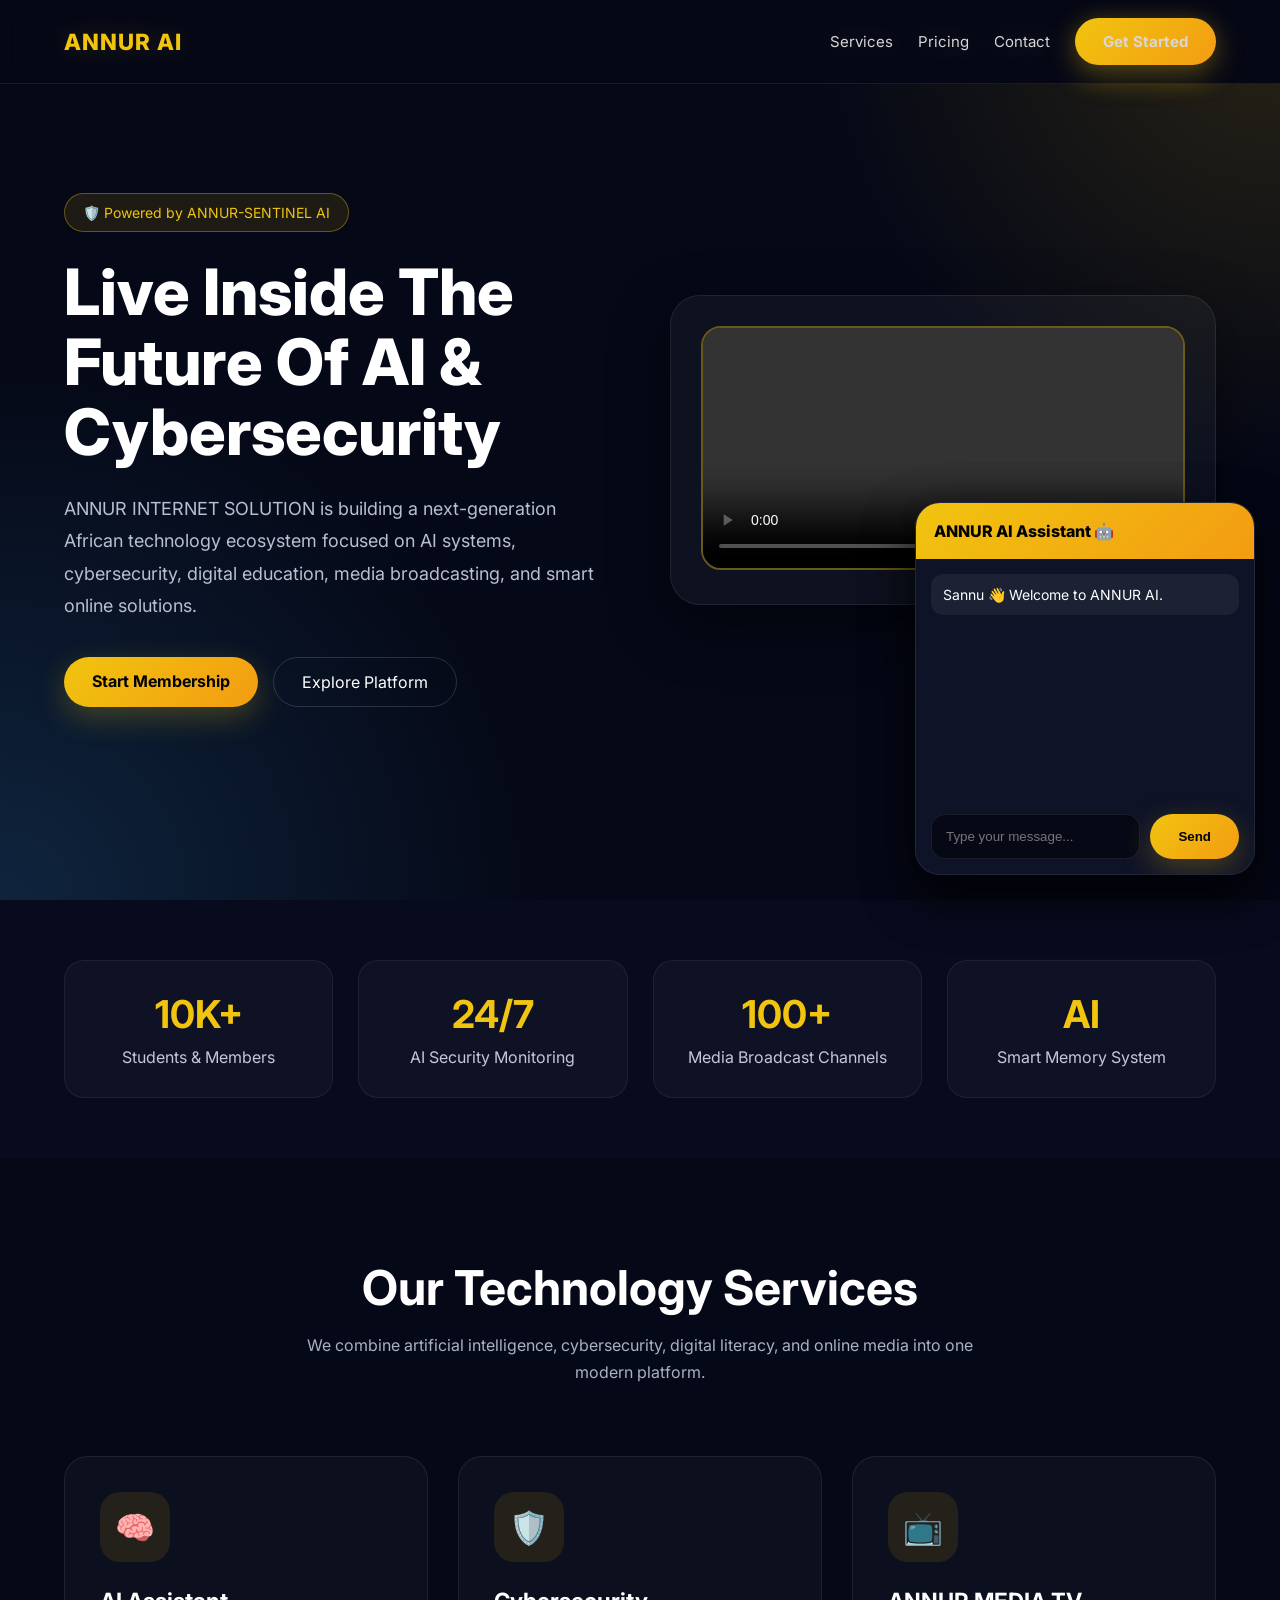
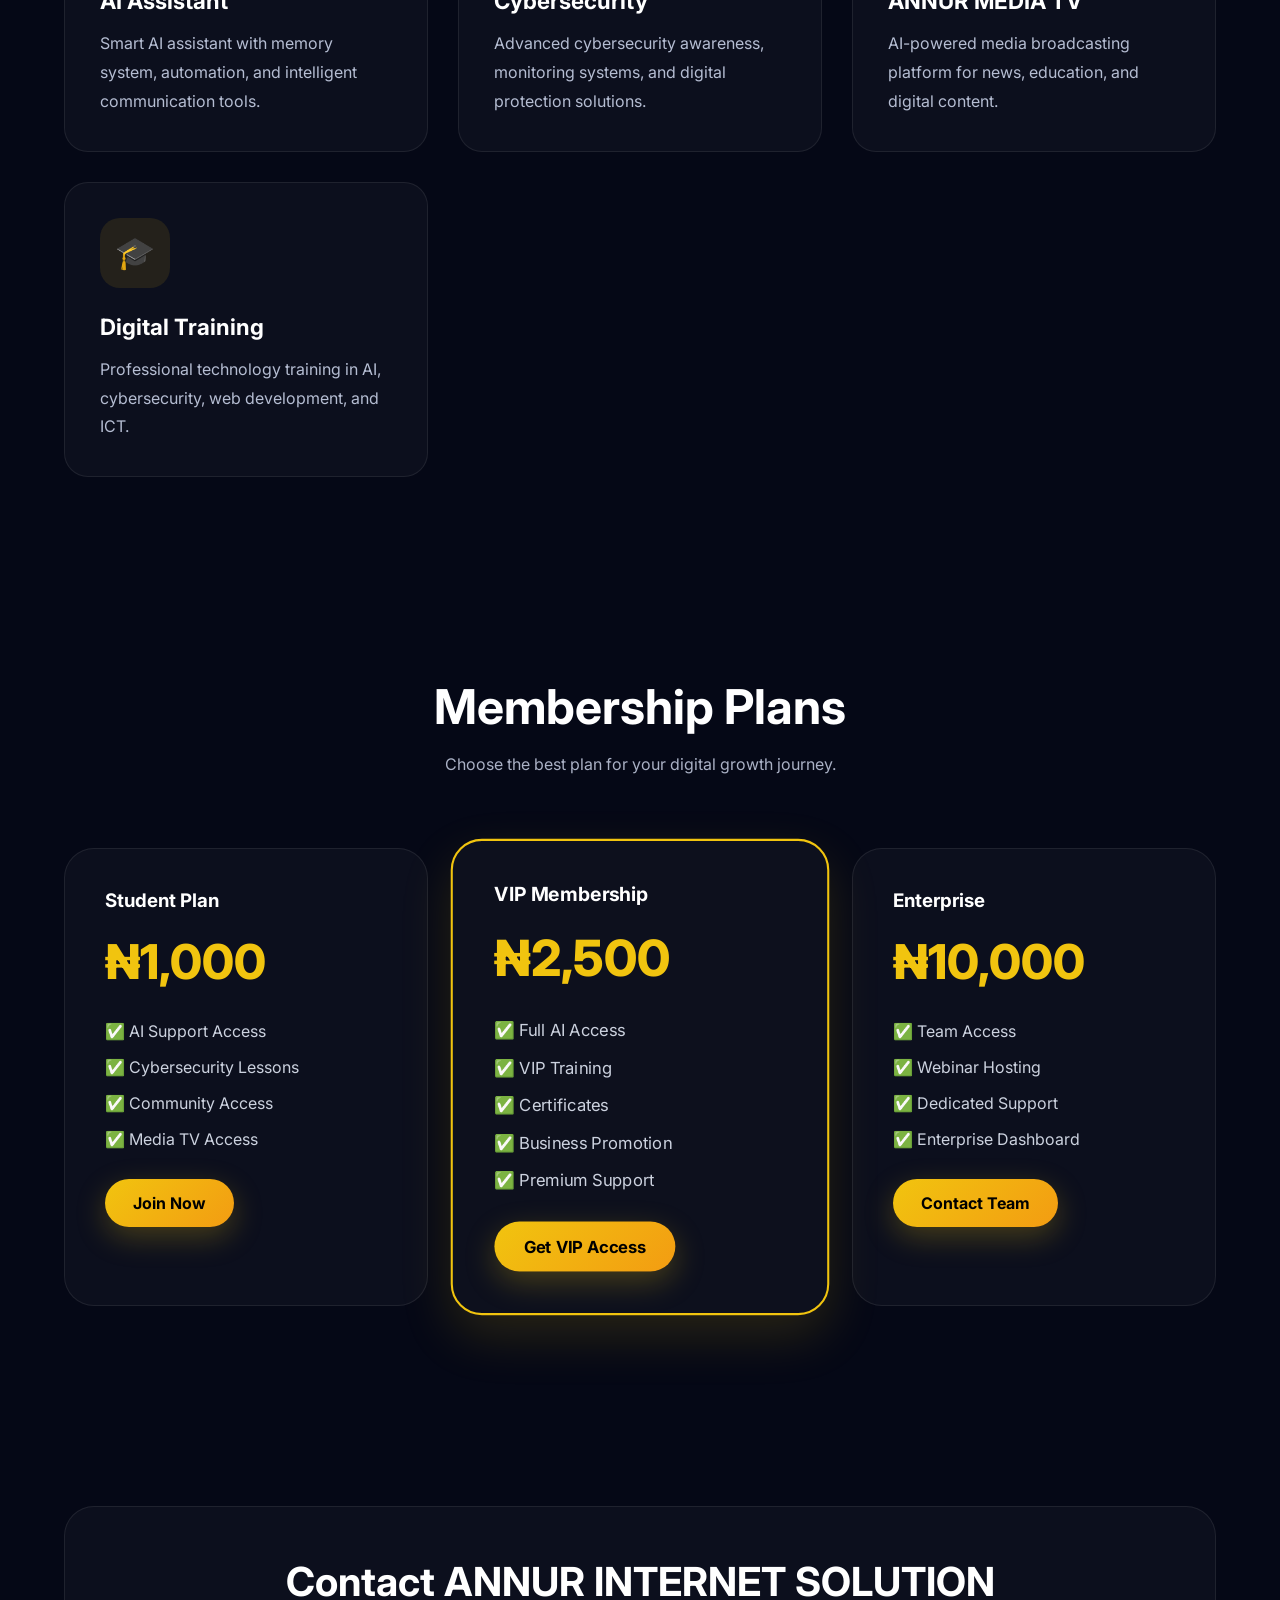
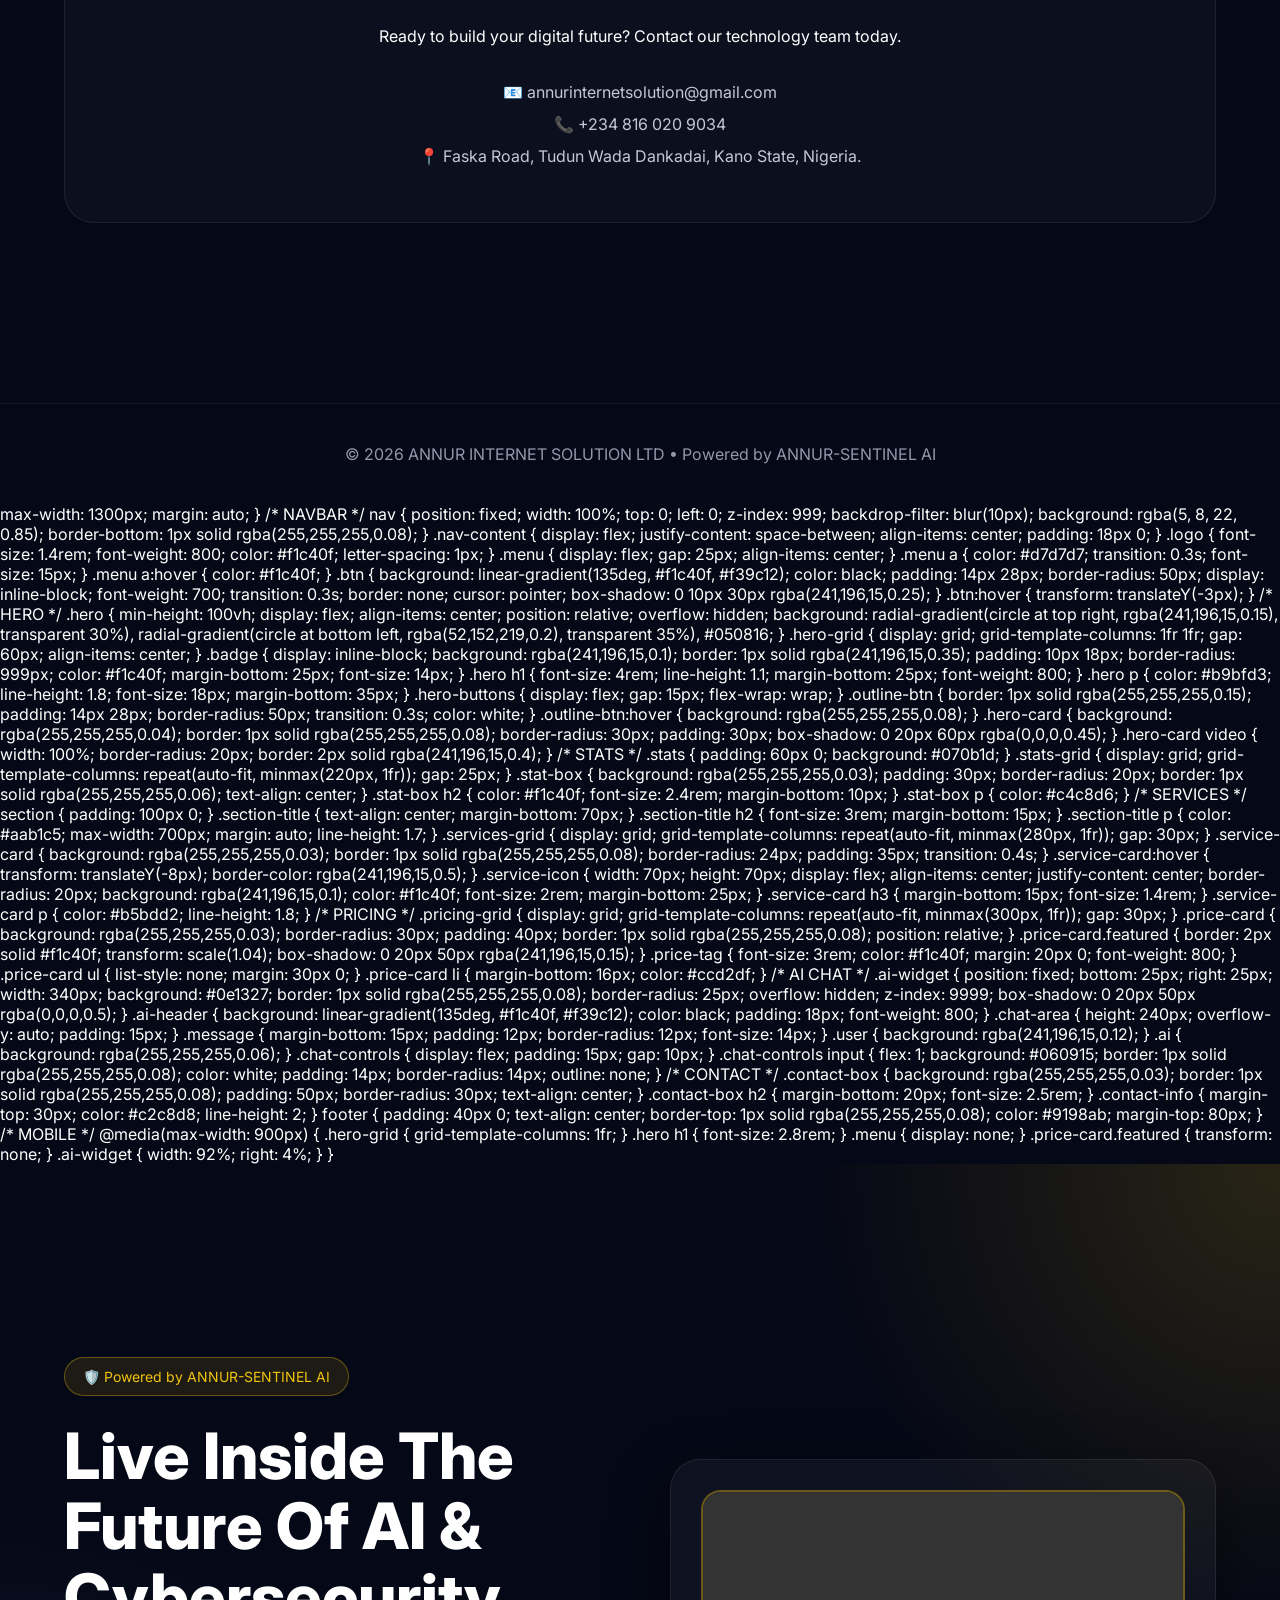
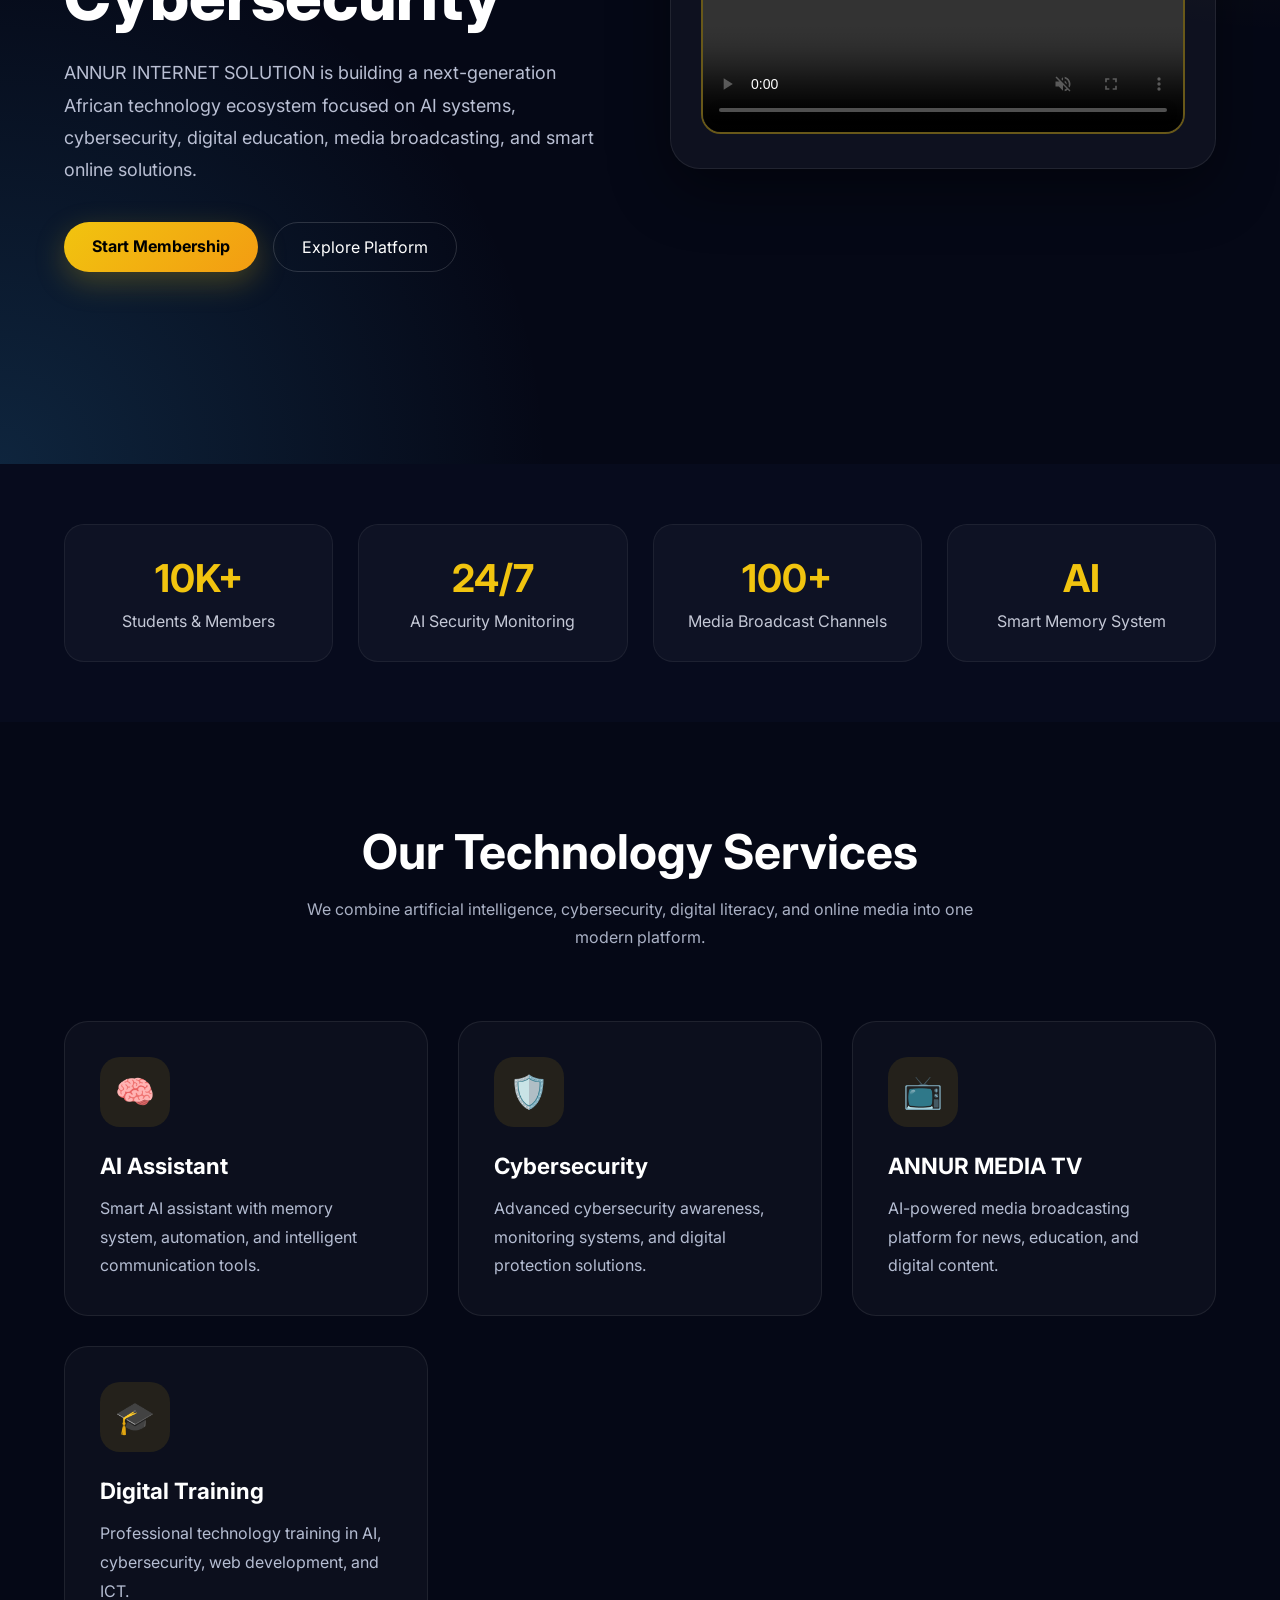
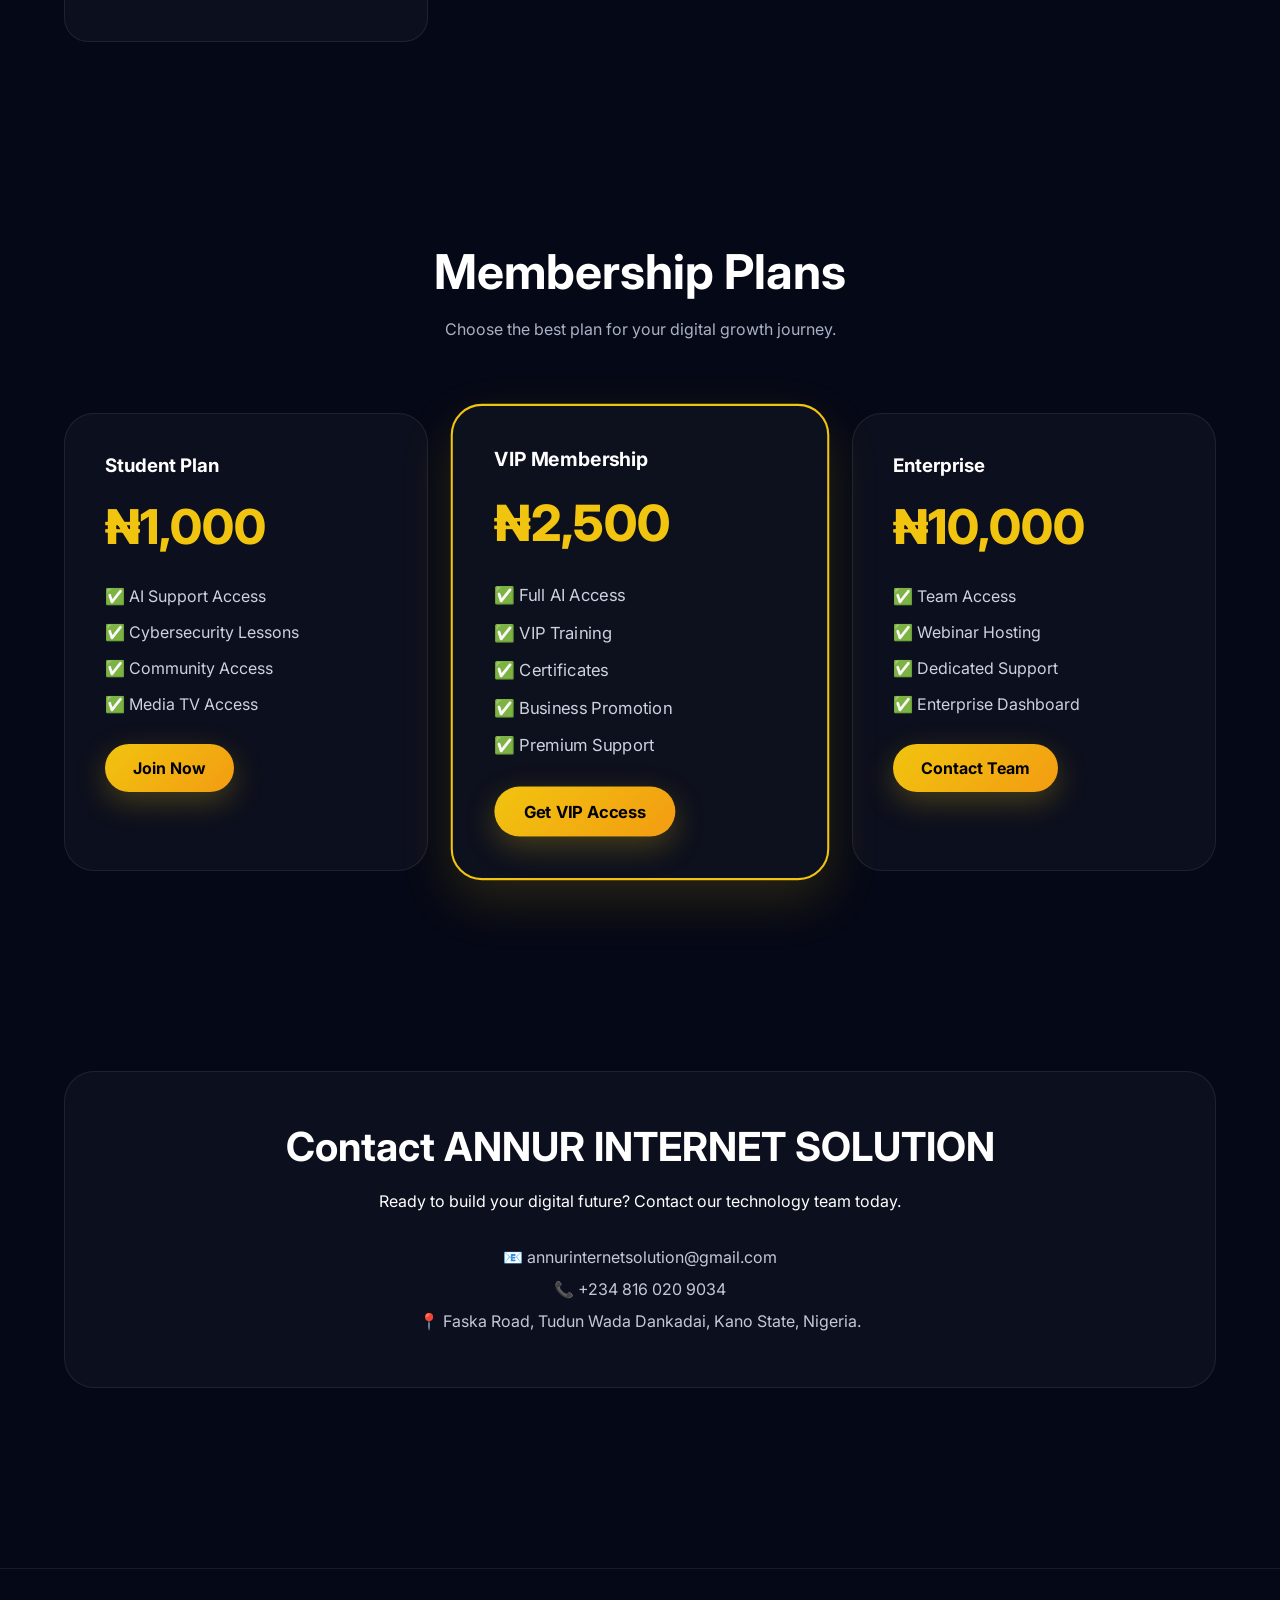
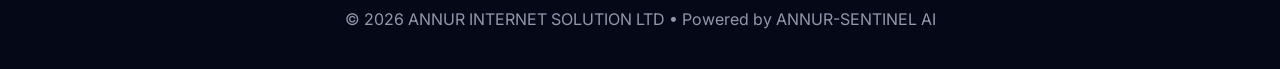
==== commit 8033490e: "Update index.html" ====
--- a/index.html
+++ b/index.html
@@ -761,4 +761,731 @@
   </script>
 
 </body>
+  </html>      max-width: 1300px;
+      margin: auto;
+    }
+
+    /* NAVBAR */
+
+    nav {
+      position: fixed;
+      width: 100%;
+      top: 0;
+      left: 0;
+      z-index: 999;
+      backdrop-filter: blur(10px);
+      background: rgba(5, 8, 22, 0.85);
+      border-bottom: 1px solid rgba(255,255,255,0.08);
+    }
+
+    .nav-content {
+      display: flex;
+      justify-content: space-between;
+      align-items: center;
+      padding: 18px 0;
+    }
+
+    .logo {
+      font-size: 1.4rem;
+      font-weight: 800;
+      color: #f1c40f;
+      letter-spacing: 1px;
+    }
+
+    .menu {
+      display: flex;
+      gap: 25px;
+      align-items: center;
+    }
+
+    .menu a {
+      color: #d7d7d7;
+      transition: 0.3s;
+      font-size: 15px;
+    }
+
+    .menu a:hover {
+      color: #f1c40f;
+    }
+
+    .btn {
+      background: linear-gradient(135deg, #f1c40f, #f39c12);
+      color: black;
+      padding: 14px 28px;
+      border-radius: 50px;
+      display: inline-block;
+      font-weight: 700;
+      transition: 0.3s;
+      border: none;
+      cursor: pointer;
+      box-shadow: 0 10px 30px rgba(241,196,15,0.25);
+    }
+
+    .btn:hover {
+      transform: translateY(-3px);
+    }
+
+    /* HERO */
+
+    .hero {
+      min-height: 100vh;
+      display: flex;
+      align-items: center;
+      position: relative;
+      overflow: hidden;
+      background:
+        radial-gradient(circle at top right, rgba(241,196,15,0.15), transparent 30%),
+        radial-gradient(circle at bottom left, rgba(52,152,219,0.2), transparent 35%),
+        #050816;
+    }
+
+    .hero-grid {
+      display: grid;
+      grid-template-columns: 1fr 1fr;
+      gap: 60px;
+      align-items: center;
+    }
+
+    .badge {
+      display: inline-block;
+      background: rgba(241,196,15,0.1);
+      border: 1px solid rgba(241,196,15,0.35);
+      padding: 10px 18px;
+      border-radius: 999px;
+      color: #f1c40f;
+      margin-bottom: 25px;
+      font-size: 14px;
+    }
+
+    .hero h1 {
+      font-size: 4rem;
+      line-height: 1.1;
+      margin-bottom: 25px;
+      font-weight: 800;
+    }
+
+    .hero p {
+      color: #b9bfd3;
+      line-height: 1.8;
+      font-size: 18px;
+      margin-bottom: 35px;
+    }
+
+    .hero-buttons {
+      display: flex;
+      gap: 15px;
+      flex-wrap: wrap;
+    }
+
+    .outline-btn {
+      border: 1px solid rgba(255,255,255,0.15);
+      padding: 14px 28px;
+      border-radius: 50px;
+      transition: 0.3s;
+      color: white;
+    }
+
+    .outline-btn:hover {
+      background: rgba(255,255,255,0.08);
+    }
+
+    .hero-card {
+      background: rgba(255,255,255,0.04);
+      border: 1px solid rgba(255,255,255,0.08);
+      border-radius: 30px;
+      padding: 30px;
+      box-shadow: 0 20px 60px rgba(0,0,0,0.45);
+    }
+
+    .hero-card video {
+      width: 100%;
+      border-radius: 20px;
+      border: 2px solid rgba(241,196,15,0.4);
+    }
+
+    /* STATS */
+
+    .stats {
+      padding: 60px 0;
+      background: #070b1d;
+    }
+
+    .stats-grid {
+      display: grid;
+      grid-template-columns: repeat(auto-fit, minmax(220px, 1fr));
+      gap: 25px;
+    }
+
+    .stat-box {
+      background: rgba(255,255,255,0.03);
+      padding: 30px;
+      border-radius: 20px;
+      border: 1px solid rgba(255,255,255,0.06);
+      text-align: center;
+    }
+
+    .stat-box h2 {
+      color: #f1c40f;
+      font-size: 2.4rem;
+      margin-bottom: 10px;
+    }
+
+    .stat-box p {
+      color: #c4c8d6;
+    }
+
+    /* SERVICES */
+
+    section {
+      padding: 100px 0;
+    }
+
+    .section-title {
+      text-align: center;
+      margin-bottom: 70px;
+    }
+
+    .section-title h2 {
+      font-size: 3rem;
+      margin-bottom: 15px;
+    }
+
+    .section-title p {
+      color: #aab1c5;
+      max-width: 700px;
+      margin: auto;
+      line-height: 1.7;
+    }
+
+    .services-grid {
+      display: grid;
+      grid-template-columns: repeat(auto-fit, minmax(280px, 1fr));
+      gap: 30px;
+    }
+
+    .service-card {
+      background: rgba(255,255,255,0.03);
+      border: 1px solid rgba(255,255,255,0.08);
+      border-radius: 24px;
+      padding: 35px;
+      transition: 0.4s;
+    }
+
+    .service-card:hover {
+      transform: translateY(-8px);
+      border-color: rgba(241,196,15,0.5);
+    }
+
+    .service-icon {
+      width: 70px;
+      height: 70px;
+      display: flex;
+      align-items: center;
+      justify-content: center;
+      border-radius: 20px;
+      background: rgba(241,196,15,0.1);
+      color: #f1c40f;
+      font-size: 2rem;
+      margin-bottom: 25px;
+    }
+
+    .service-card h3 {
+      margin-bottom: 15px;
+      font-size: 1.4rem;
+    }
+
+    .service-card p {
+      color: #b5bdd2;
+      line-height: 1.8;
+    }
+
+    /* PRICING */
+
+    .pricing-grid {
+      display: grid;
+      grid-template-columns: repeat(auto-fit, minmax(300px, 1fr));
+      gap: 30px;
+    }
+
+    .price-card {
+      background: rgba(255,255,255,0.03);
+      border-radius: 30px;
+      padding: 40px;
+      border: 1px solid rgba(255,255,255,0.08);
+      position: relative;
+    }
+
+    .price-card.featured {
+      border: 2px solid #f1c40f;
+      transform: scale(1.04);
+      box-shadow: 0 20px 50px rgba(241,196,15,0.15);
+    }
+
+    .price-tag {
+      font-size: 3rem;
+      color: #f1c40f;
+      margin: 20px 0;
+      font-weight: 800;
+    }
+
+    .price-card ul {
+      list-style: none;
+      margin: 30px 0;
+    }
+
+    .price-card li {
+      margin-bottom: 16px;
+      color: #ccd2df;
+    }
+
+    /* AI CHAT */
+
+    .ai-widget {
+      position: fixed;
+      bottom: 25px;
+      right: 25px;
+      width: 340px;
+      background: #0e1327;
+      border: 1px solid rgba(255,255,255,0.08);
+      border-radius: 25px;
+      overflow: hidden;
+      z-index: 9999;
+      box-shadow: 0 20px 50px rgba(0,0,0,0.5);
+    }
+
+    .ai-header {
+      background: linear-gradient(135deg, #f1c40f, #f39c12);
+      color: black;
+      padding: 18px;
+      font-weight: 800;
+    }
+
+    .chat-area {
+      height: 240px;
+      overflow-y: auto;
+      padding: 15px;
+    }
+
+    .message {
+      margin-bottom: 15px;
+      padding: 12px;
+      border-radius: 12px;
+      font-size: 14px;
+    }
+
+    .user {
+      background: rgba(241,196,15,0.12);
+    }
+
+    .ai {
+      background: rgba(255,255,255,0.06);
+    }
+
+    .chat-controls {
+      display: flex;
+      padding: 15px;
+      gap: 10px;
+    }
+
+    .chat-controls input {
+      flex: 1;
+      background: #060915;
+      border: 1px solid rgba(255,255,255,0.08);
+      color: white;
+      padding: 14px;
+      border-radius: 14px;
+      outline: none;
+    }
+
+    /* CONTACT */
+
+    .contact-box {
+      background: rgba(255,255,255,0.03);
+      border: 1px solid rgba(255,255,255,0.08);
+      padding: 50px;
+      border-radius: 30px;
+      text-align: center;
+    }
+
+    .contact-box h2 {
+      margin-bottom: 20px;
+      font-size: 2.5rem;
+    }
+
+    .contact-info {
+      margin-top: 30px;
+      color: #c2c8d8;
+      line-height: 2;
+    }
+
+    footer {
+      padding: 40px 0;
+      text-align: center;
+      border-top: 1px solid rgba(255,255,255,0.08);
+      color: #9198ab;
+      margin-top: 80px;
+    }
+
+    /* MOBILE */
+
+    @media(max-width: 900px) {
+
+      .hero-grid {
+        grid-template-columns: 1fr;
+      }
+
+      .hero h1 {
+        font-size: 2.8rem;
+      }
+
+      .menu {
+        display: none;
+      }
+
+      .price-card.featured {
+        transform: none;
+      }
+
+      .ai-widget {
+        width: 92%;
+        right: 4%;
+      }
+    }
+  </style>
+</head>
+<body>
+
+  <!-- NAVBAR -->
+
+  <nav>
+    <div class="container nav-content">
+      <div class="logo">ANNUR AI</div>
+
+      <div class="menu">
+        <a href="#services">Services</a>
+        <a href="#pricing">Pricing</a>
+        <a href="#contact">Contact</a>
+        <a href="#" class="btn">Get Started</a>
+      </div>
+    </div>
+  </nav>
+
+  <!-- HERO -->
+
+  <section class="hero">
+    <div class="container hero-grid">
+
+      <div>
+        <div class="badge">🛡️ Powered by ANNUR-SENTINEL AI</div>
+
+        <h1>
+          Live Inside The Future Of AI & Cybersecurity
+        </h1>
+
+        <p>
+          ANNUR INTERNET SOLUTION is building a next-generation African technology ecosystem focused on AI systems, cybersecurity, digital education, media broadcasting, and smart online solutions.
+        </p>
+
+        <div class="hero-buttons">
+          <a href="#pricing" class="btn">Start Membership</a>
+          <a href="#services" class="outline-btn">Explore Platform</a>
+        </div>
+      </div>
+
+      <div class="hero-card">
+        <video autoplay muted loop controls>
+          <source src="annur-sentinel.mp4" type="video/mp4">
+        </video>
+      </div>
+
+    </div>
+  </section>
+
+  <!-- STATS -->
+
+  <section class="stats">
+    <div class="container stats-grid">
+
+      <div class="stat-box">
+        <h2>10K+</h2>
+        <p>Students & Members</p>
+      </div>
+
+      <div class="stat-box">
+        <h2>24/7</h2>
+        <p>AI Security Monitoring</p>
+      </div>
+
+      <div class="stat-box">
+        <h2>100+</h2>
+        <p>Media Broadcast Channels</p>
+      </div>
+
+      <div class="stat-box">
+        <h2>AI</h2>
+        <p>Smart Memory System</p>
+      </div>
+
+    </div>
+  </section>
+
+  <!-- SERVICES -->
+
+  <section id="services">
+    <div class="container">
+
+      <div class="section-title">
+        <h2>Our Technology Services</h2>
+        <p>
+          We combine artificial intelligence, cybersecurity, digital literacy, and online media into one modern platform.
+        </p>
+      </div>
+
+      <div class="services-grid">
+
+        <div class="service-card">
+          <div class="service-icon">🧠</div>
+          <h3>AI Assistant</h3>
+          <p>
+            Smart AI assistant with memory system, automation, and intelligent communication tools.
+          </p>
+        </div>
+
+        <div class="service-card">
+          <div class="service-icon">🛡️</div>
+          <h3>Cybersecurity</h3>
+          <p>
+            Advanced cybersecurity awareness, monitoring systems, and digital protection solutions.
+          </p>
+        </div>
+
+        <div class="service-card">
+          <div class="service-icon">📺</div>
+          <h3>ANNUR MEDIA TV</h3>
+          <p>
+            AI-powered media broadcasting platform for news, education, and digital content.
+          </p>
+        </div>
+
+        <div class="service-card">
+          <div class="service-icon">🎓</div>
+          <h3>Digital Training</h3>
+          <p>
+            Professional technology training in AI, cybersecurity, web development, and ICT.
+          </p>
+        </div>
+
+      </div>
+    </div>
+  </section>
+
+  <!-- PRICING -->
+
+  <section id="pricing">
+    <div class="container">
+
+      <div class="section-title">
+        <h2>Membership Plans</h2>
+        <p>
+          Choose the best plan for your digital growth journey.
+        </p>
+      </div>
+
+      <div class="pricing-grid">
+
+        <div class="price-card">
+          <h3>Student Plan</h3>
+          <div class="price-tag">₦1,000</div>
+
+          <ul>
+            <li>✅ AI Support Access</li>
+            <li>✅ Cybersecurity Lessons</li>
+            <li>✅ Community Access</li>
+            <li>✅ Media TV Access</li>
+          </ul>
+
+          <a href="https://paystack.shop/pay/ptrqfzfbf1" class="btn">
+            Join Now
+          </a>
+        </div>
+
+        <div class="price-card featured">
+          <h3>VIP Membership</h3>
+          <div class="price-tag">₦2,500</div>
+
+          <ul>
+            <li>✅ Full AI Access</li>
+            <li>✅ VIP Training</li>
+            <li>✅ Certificates</li>
+            <li>✅ Business Promotion</li>
+            <li>✅ Premium Support</li>
+          </ul>
+
+          <a href="https://paystack.shop/pay/0z3y4h2owu" class="btn">
+            Get VIP Access
+          </a>
+        </div>
+
+        <div class="price-card">
+          <h3>Enterprise</h3>
+          <div class="price-tag">₦10,000</div>
+
+          <ul>
+            <li>✅ Team Access</li>
+            <li>✅ Webinar Hosting</li>
+            <li>✅ Dedicated Support</li>
+            <li>✅ Enterprise Dashboard</li>
+          </ul>
+
+          <a href="https://paystack.shop/pay/5fnnpdp8r6" class="btn">
+            Contact Team
+          </a>
+        </div>
+
+      </div>
+    </div>
+  </section>
+
+  <!-- CONTACT -->
+
+  <section id="contact">
+    <div class="container">
+
+      <div class="contact-box">
+
+        <h2>Contact ANNUR INTERNET SOLUTION</h2>
+
+        <p>
+          Ready to build your digital future? Contact our technology team today.
+        </p>
+
+        <div class="contact-info">
+          📧 annurinternetsolution@gmail.com <br>
+          📞 +234 816 020 9034 <br>
+          📍 Faska Road, Tudun Wada Dankadai, Kano State, Nigeria.
+        </div>
+
+      </div>
+
+    </div>
+  </section>
+
+  <!-- FOOTER -->
+
+  <footer>
+    © 2026 ANNUR INTERNET SOLUTION LTD • Powered by ANNUR-SENTINEL AI
+  </footer>
+
+  <!-- AI CHAT -->
+
+  <div class="ai-widget">
+
+    <div class="ai-header">
+      ANNUR AI Assistant 🤖
+    </div>
+
+    <div class="chat-area" id="chatArea">
+      <div class="message ai">
+        Sannu 👋 Welcome to ANNUR AI.
+      </div>
+    </div>
+
+    <div class="chat-controls">
+      <input type="text" id="userInput" placeholder="Type your message...">
+
+      <button class="btn" onclick="sendMessage()">
+        Send
+      </button>
+    </div>
+
+  </div>
+
+  <script>
+
+    function sendMessage() {
+
+      let input = document.getElementById("userInput");
+      let text = input.value.trim();
+
+      if(text === "") return;
+
+      let area = document.getElementById("chatArea");
+
+      area.innerHTML += `
+        <div class="message user">
+          ${text}
+        </div>
+      `;
+
+      let reply = aiBrain(text);
+
+      setTimeout(() => {
+
+        area.innerHTML += `
+          <div class="message ai">
+            ${reply}
+          </div>
+        `;
+
+        area.scrollTop = area.scrollHeight;
+
+      }, 500);
+
+      saveMemory(text);
+
+      input.value = "";
+    }
+
+    function aiBrain(text) {
+
+      text = text.toLowerCase();
+
+      if(text.includes("hello") || text.includes("sannu")) {
+        return "Sannu 👋 Yaya zan taimake ka?";
+      }
+
+      if(text.includes("ai")) {
+        return "ANNUR AI yana amfani da smart memory system da cybersecurity intelligence.";
+      }
+
+      if(text.includes("price") || text.includes("kudi")) {
+        return "Muna da Student, VIP, da Enterprise plans.";
+      }
+
+      if(text.includes("cybersecurity")) {
+        return "Muna koyar da cybersecurity da digital protection.";
+      }
+
+      return "Na karɓi sakonka 👍 ANNUR AI yana ci gaba da koyon abubuwa.";
+    }
+
+    let memory = [];
+
+    function saveMemory(message) {
+
+      memory.push({
+        text: message,
+        time: new Date().toLocaleTimeString()
+      });
+
+      localStorage.setItem(
+        "annur_memory",
+        JSON.stringify(memory)
+      );
+    }
+
+    function loadMemory() {
+
+      let data = localStorage.getItem("annur_memory");
+
+      if(data) {
+        memory = JSON.parse(data);
+      }
+    }
+
+    loadMemory();
+
+  </script>
+
+</body>
 </html>
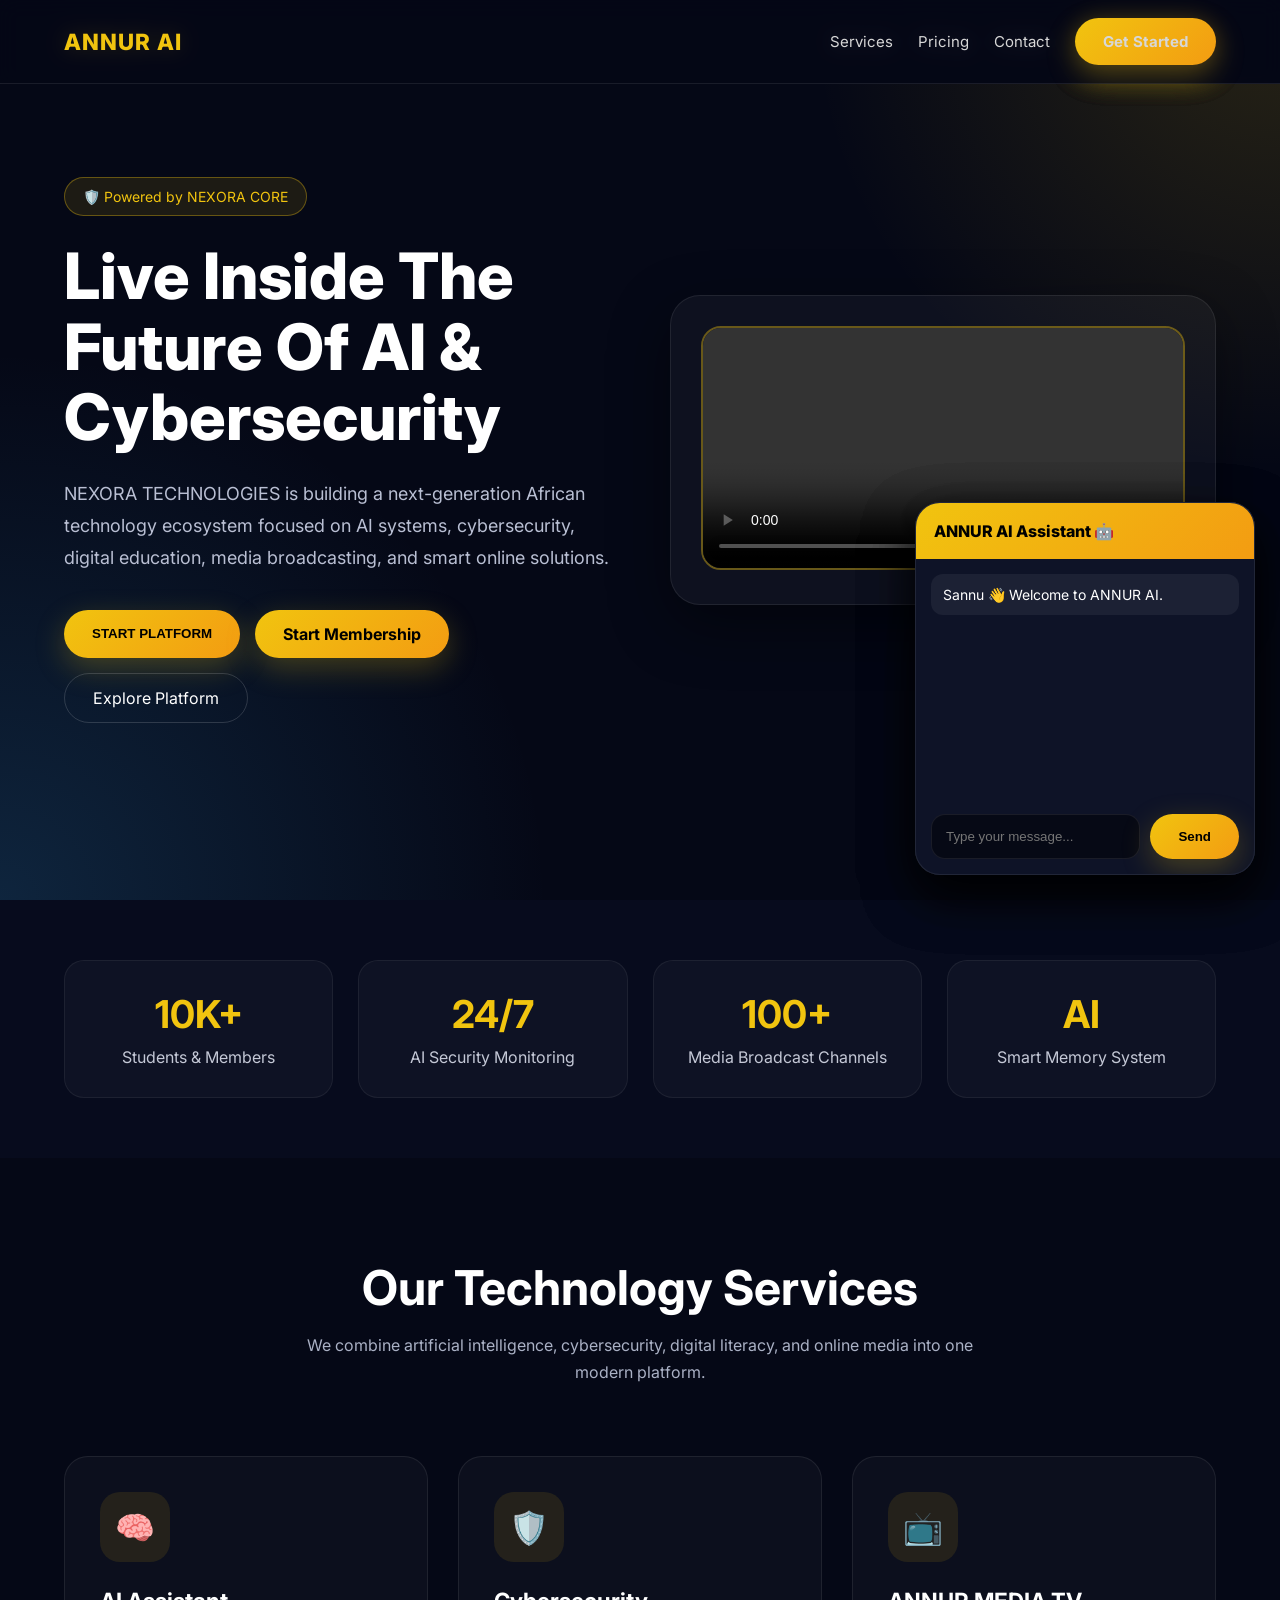
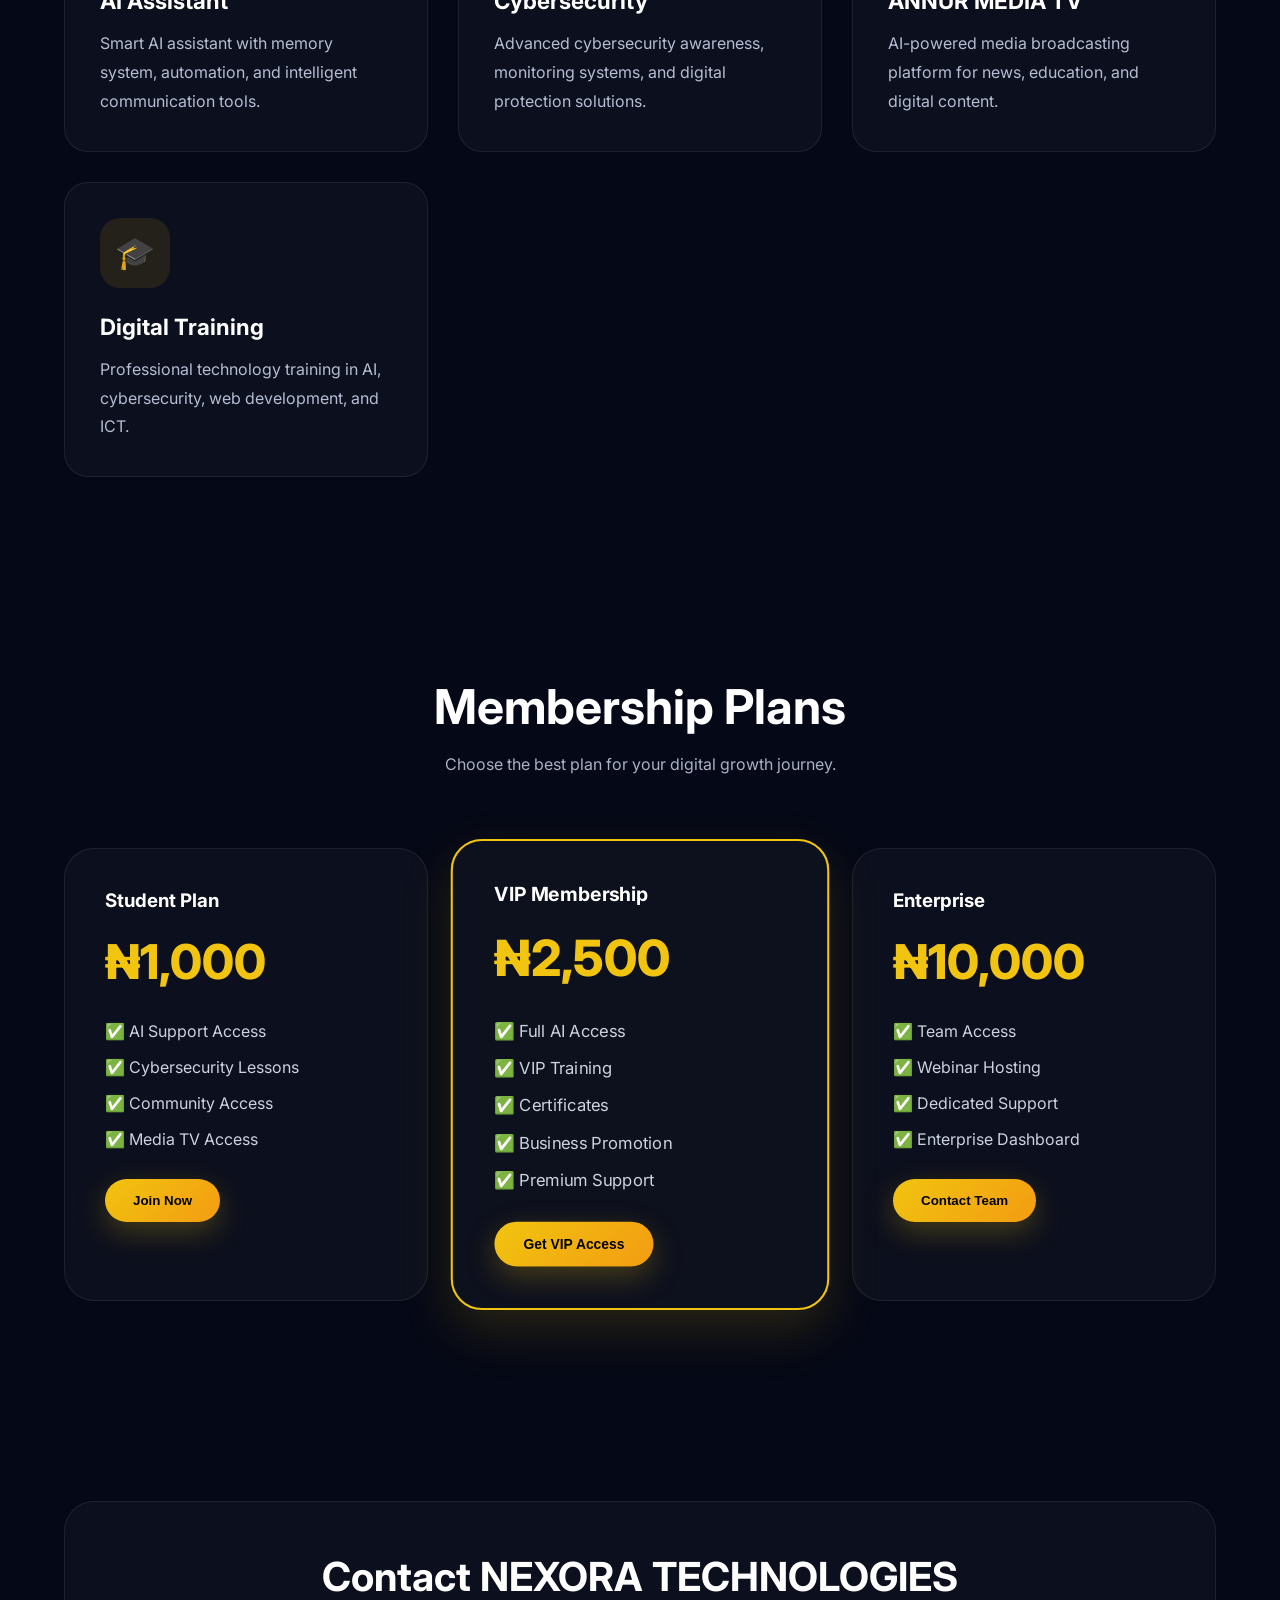
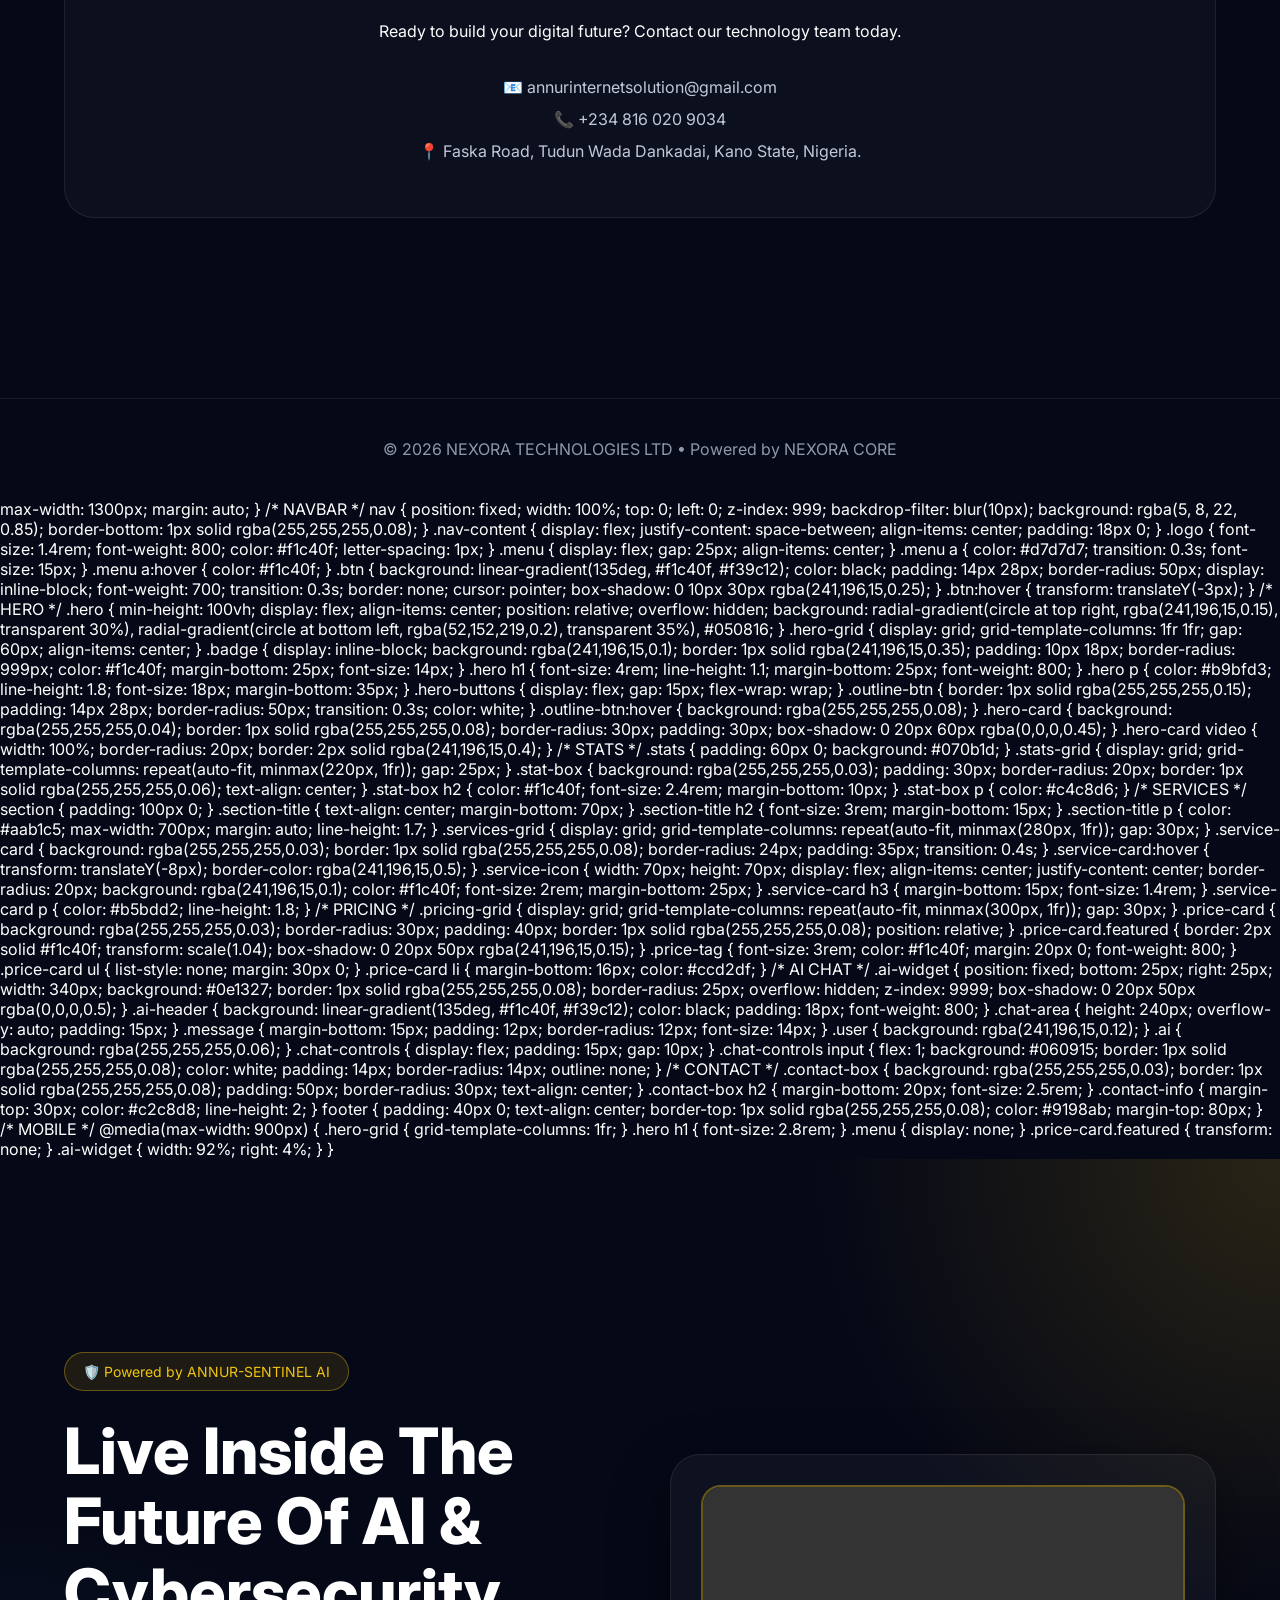
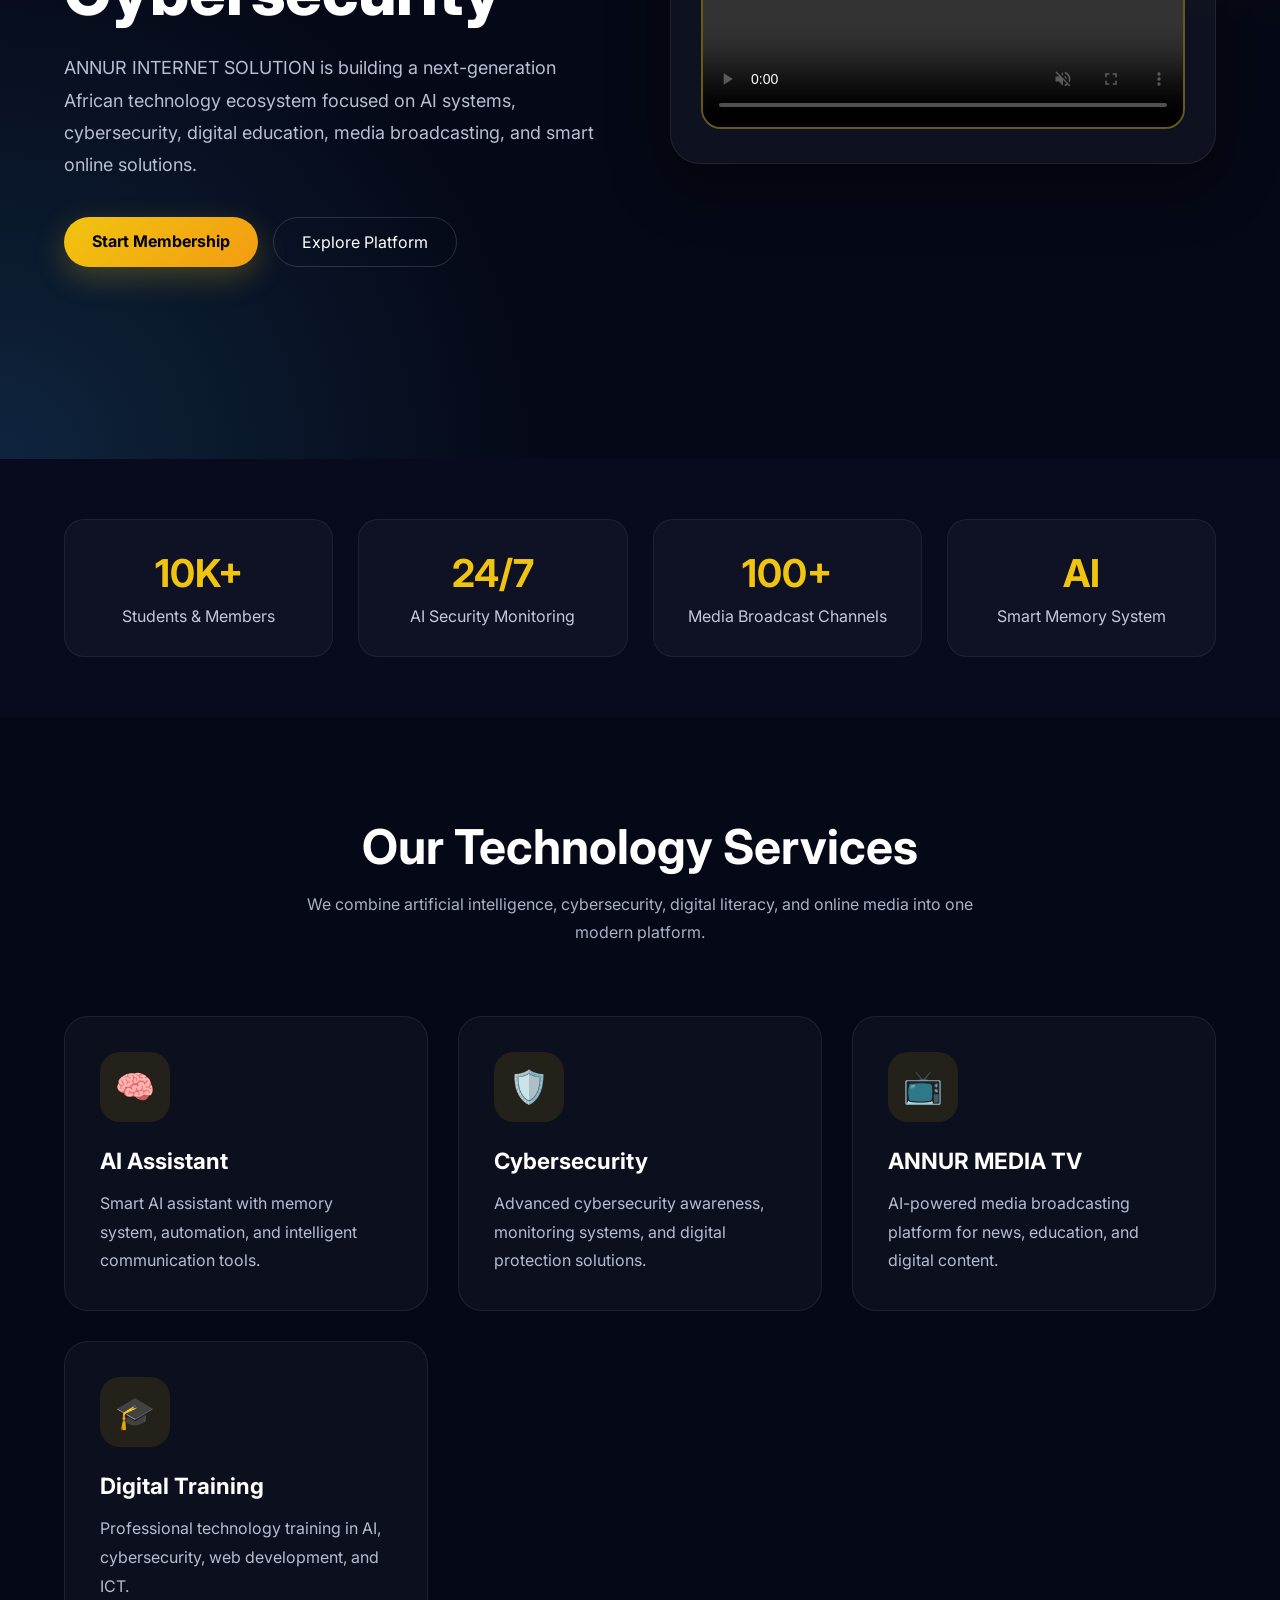
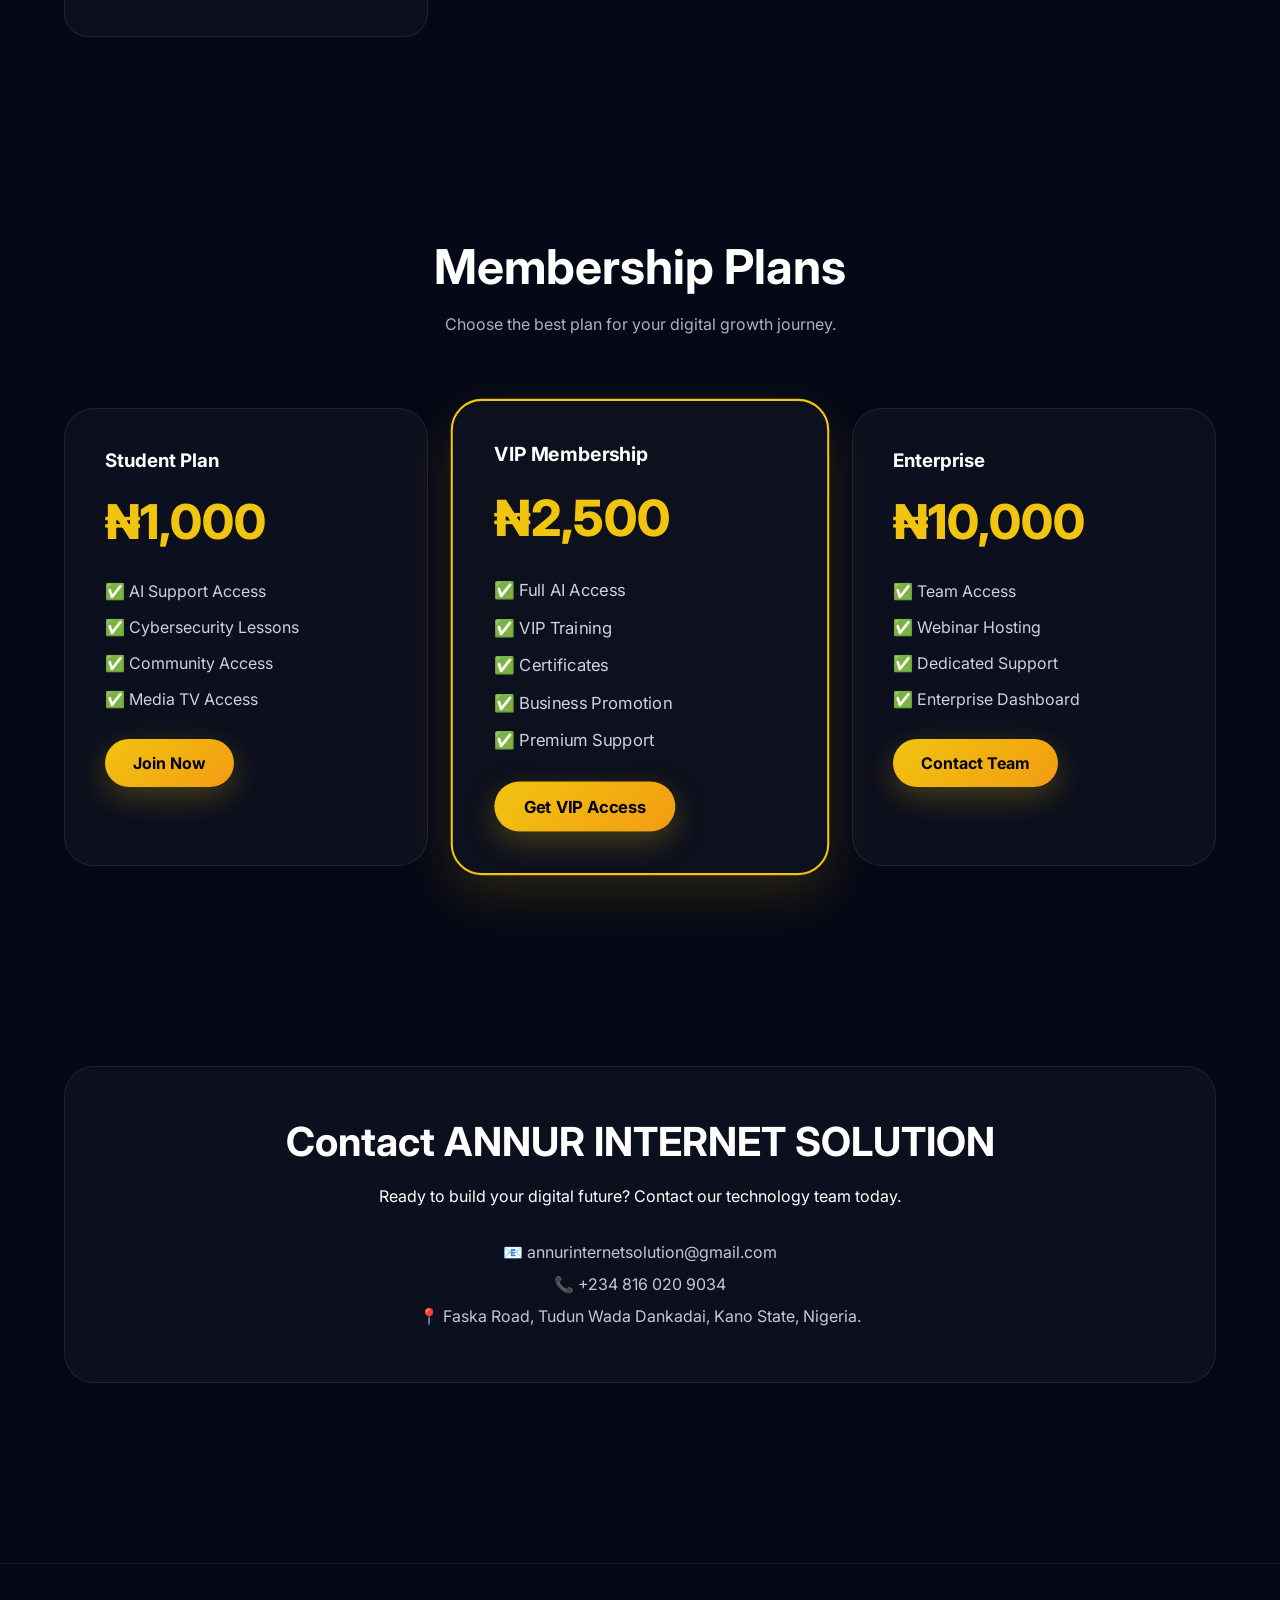
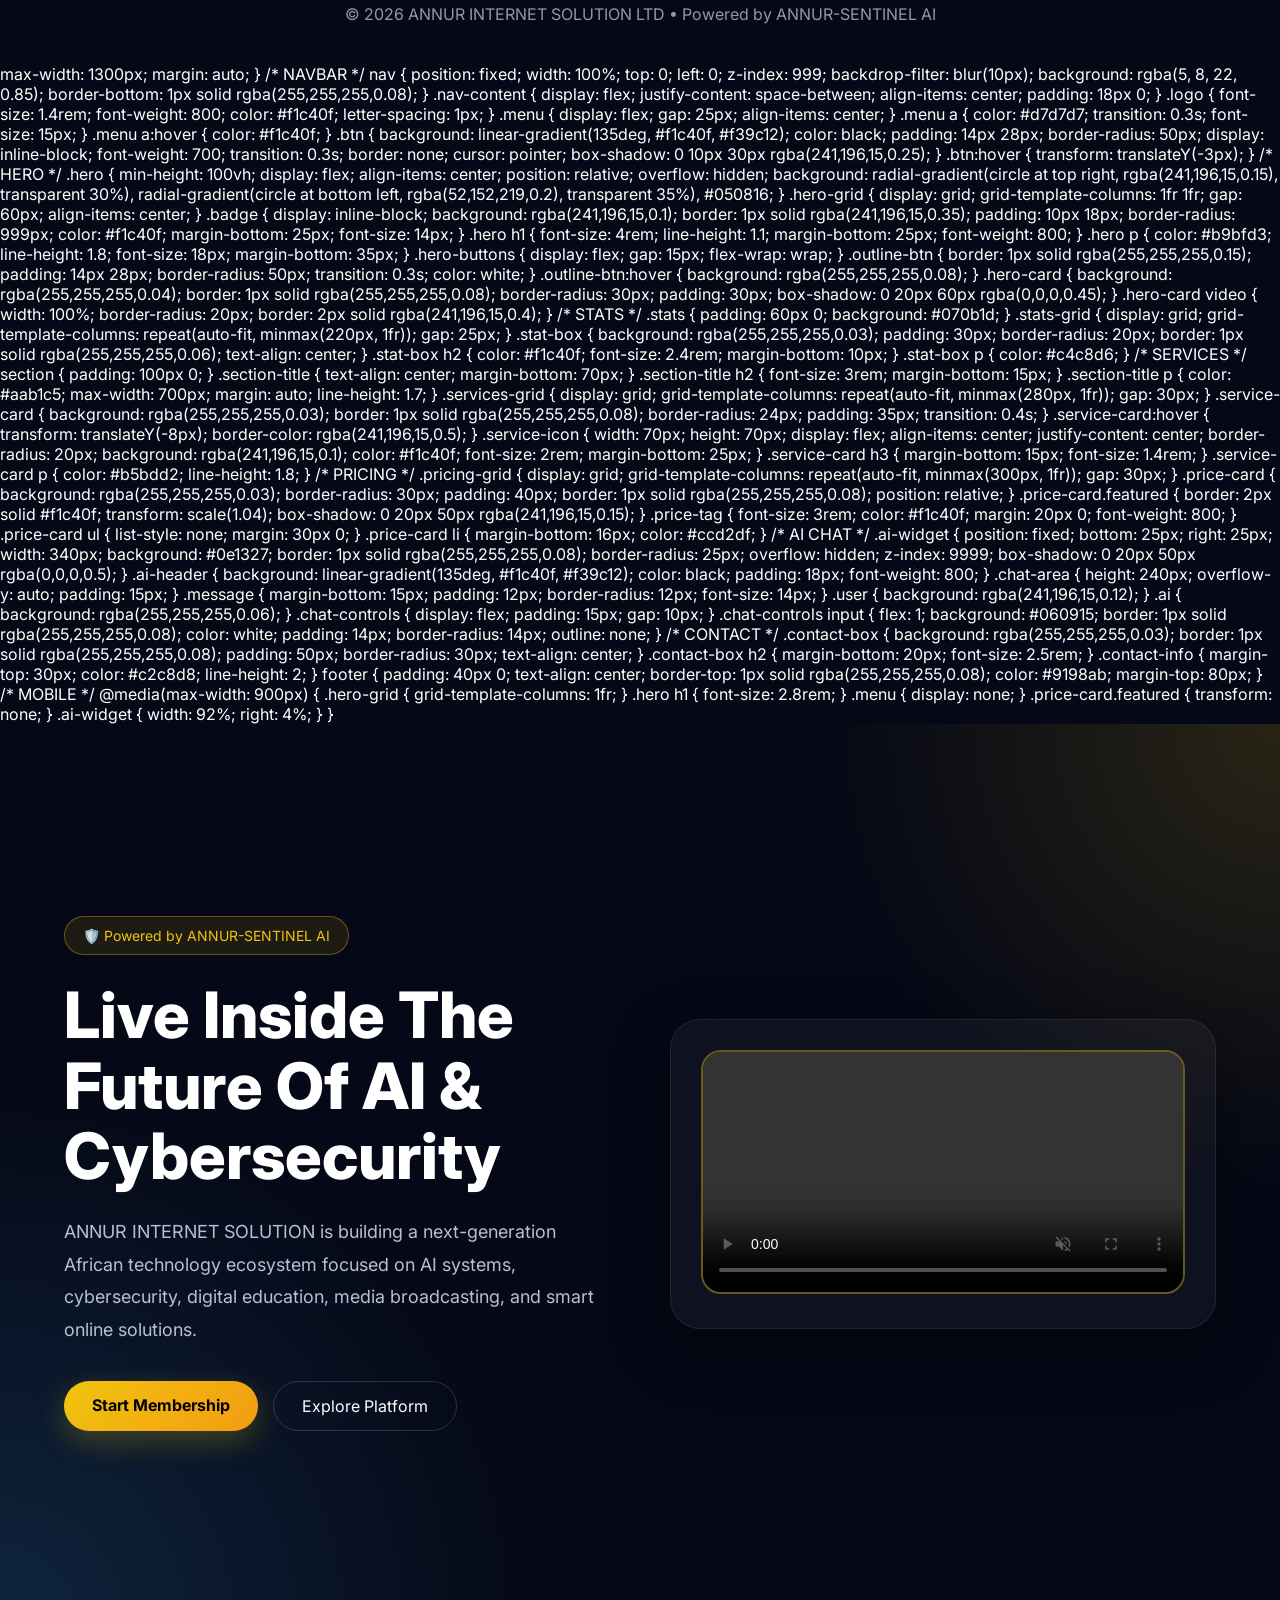
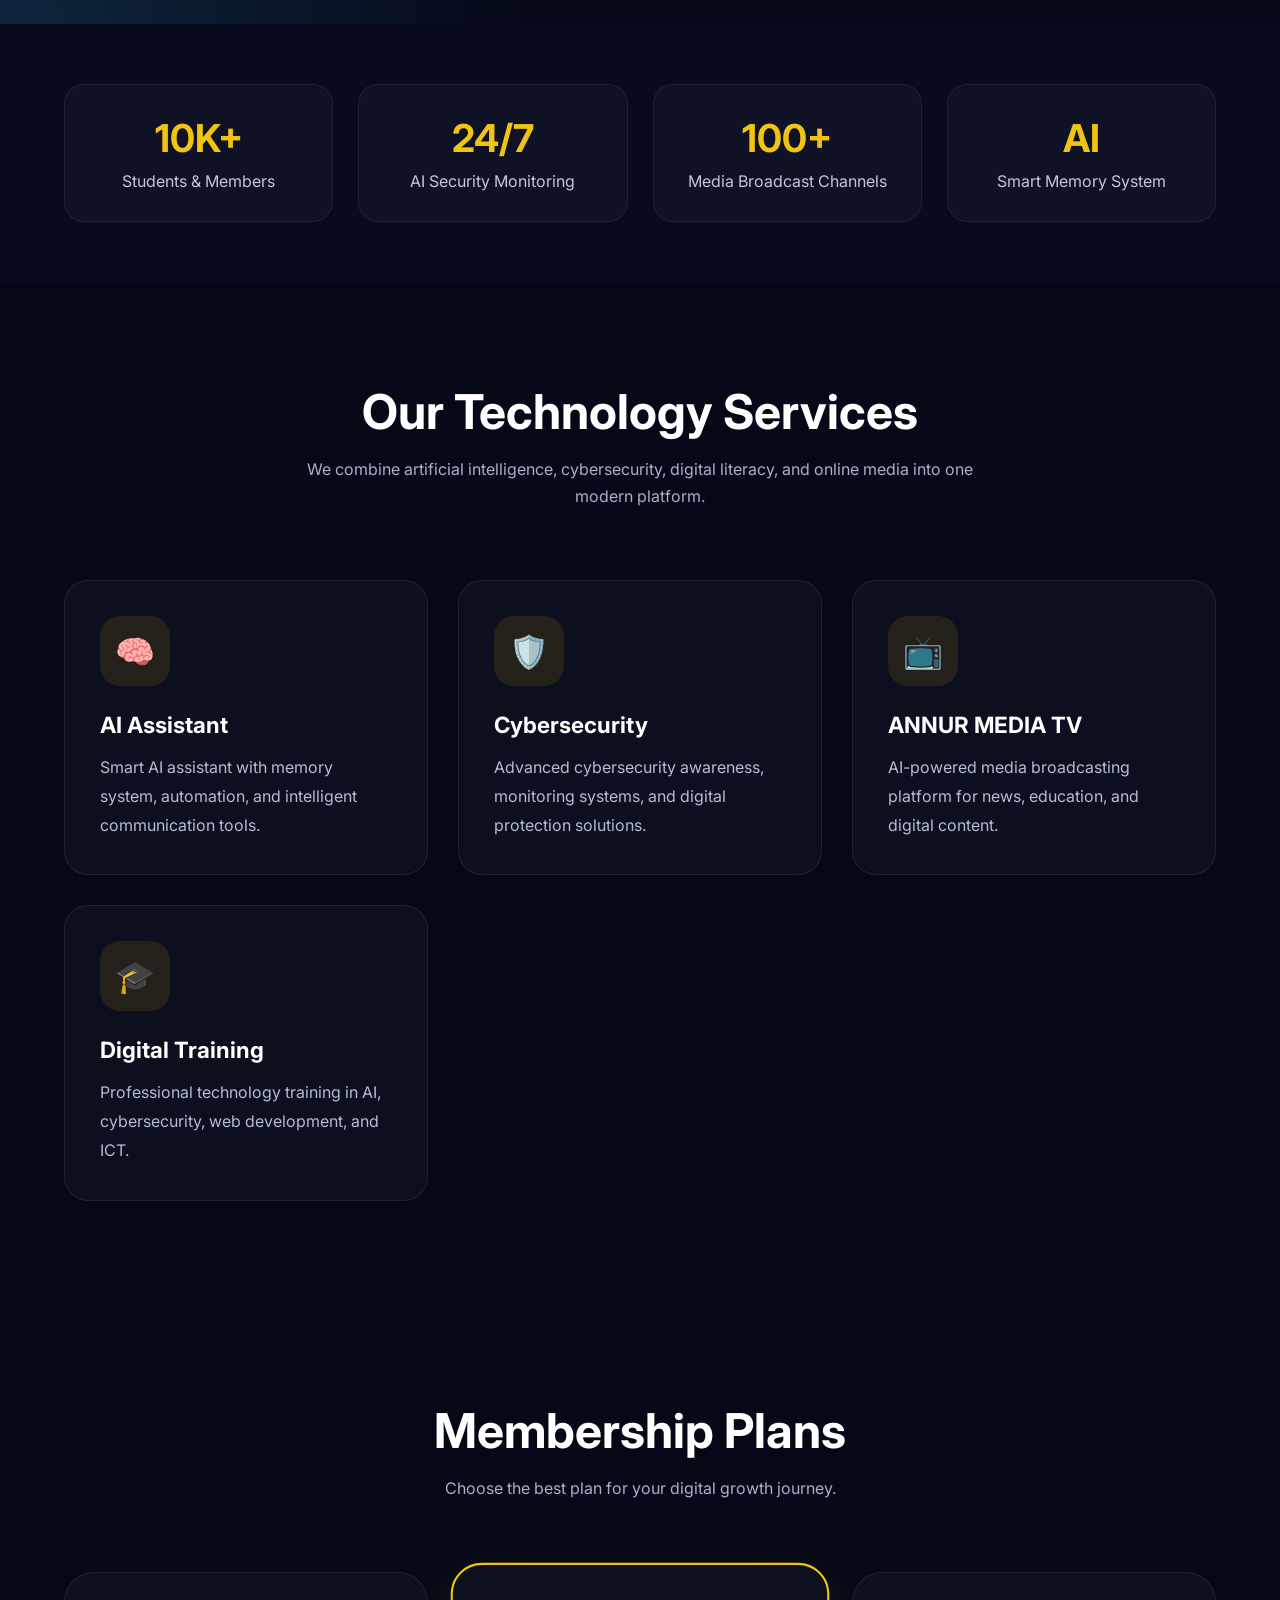
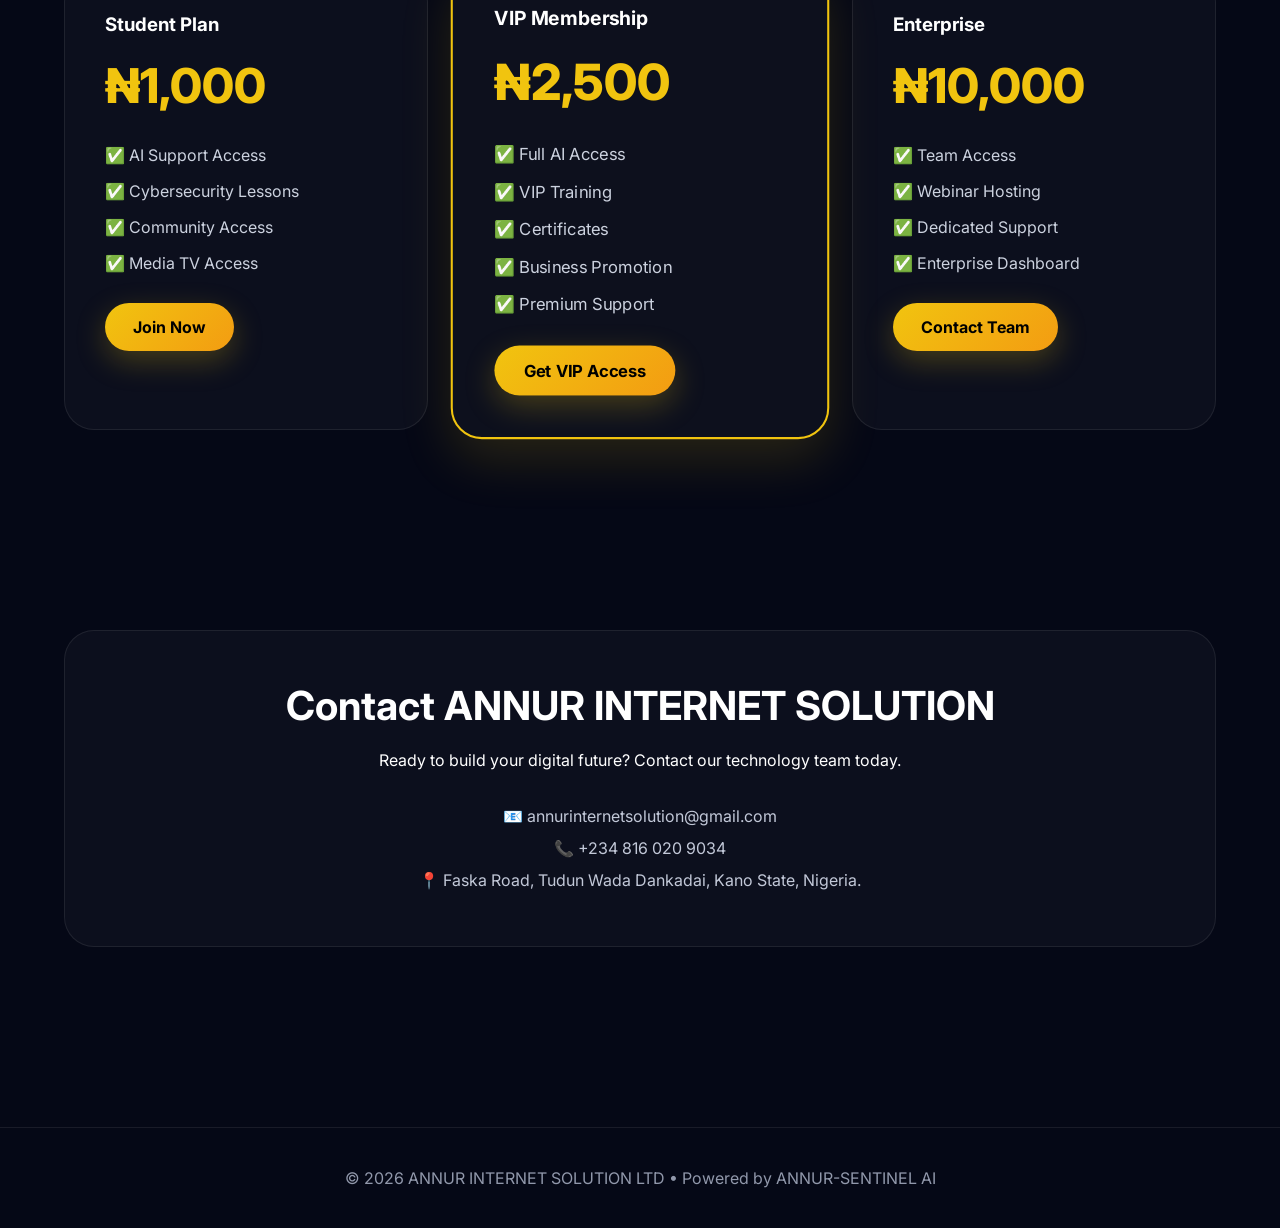
==== commit ac6d6a2b: "Update index.html" ====
--- a/index.html
+++ b/index.html
@@ -3,7 +3,7 @@
 <head>
   <meta charset="UTF-8" />
   <meta name="viewport" content="width=device-width, initial-scale=1.0" />
-  <title>ANNUR INTERNET SOLUTION | AI • Cybersecurity • Media</title>
+  <title>NEXORA TECHNOLOGIES | AI • Cybersecurity • Media</title>
 
   <link rel="preconnect" href="https://fonts.googleapis.com">
   <link rel="preconnect" href="https://fonts.gstatic.com" crossorigin>
@@ -432,7 +432,7 @@
 
   <nav>
     <div class="container nav-content">
-      <div class="logo">ANNUR AI</div>
+      <div class="logo">NEXORA</div>
 
       <div class="menu">
         <a href="#services">Services</a>
@@ -445,21 +445,22 @@
 
   <!-- HERO -->
 
-  <section class="hero">
+  <section class="hero" id="landingSection">
     <div class="container hero-grid">
 
       <div>
-        <div class="badge">🛡️ Powered by ANNUR-SENTINEL AI</div>
+        <div class="badge">🛡️ Powered by NEXORA CORE</div>
 
         <h1>
           Live Inside The Future Of AI & Cybersecurity
         </h1>
 
         <p>
-          ANNUR INTERNET SOLUTION is building a next-generation African technology ecosystem focused on AI systems, cybersecurity, digital education, media broadcasting, and smart online solutions.
+          NEXORA TECHNOLOGIES is building a next-generation African technology ecosystem focused on AI systems, cybersecurity, digital education, media broadcasting, and smart online solutions.
         </p>
 
         <div class="hero-buttons">
+          <button class="btn" onclick="startPlatform()">START PLATFORM</button>
           <a href="#pricing" class="btn">Start Membership</a>
           <a href="#services" class="outline-btn">Explore Platform</a>
         </div>
@@ -503,6 +504,35 @@
   </section>
 
   <!-- SERVICES -->
+
+  <div id="mainApp" style="display:none;padding:120px 5% 50px;min-height:100vh;background:#050816;">
+
+    <div style="text-align:center;margin-bottom:50px;">
+      <h1 style="font-size:3rem;margin-bottom:15px;">NEXORA DIGITAL REALM</h1>
+      <p style="color:#b8c1d8;">Choose what you want to do inside the platform.</p>
+    </div>
+
+    <div style="display:grid;grid-template-columns:repeat(auto-fit,minmax(280px,1fr));gap:30px;max-width:1100px;margin:auto;">
+
+      <div onclick="chooseMode('game')" style="background:#10182c;padding:40px;border-radius:25px;cursor:pointer;border:1px solid rgba(255,255,255,0.08);transition:0.3s;">
+        <h2 style="color:#f1c40f;margin-bottom:20px;">🎮 GAME WORLD</h2>
+        <p style="line-height:1.8;color:#c3cad9;">
+          Enter NEXORA gaming world and interactive virtual missions.
+        </p>
+      </div>
+
+      <div onclick="chooseMode('study')" style="background:#10182c;padding:40px;border-radius:25px;cursor:pointer;border:1px solid rgba(255,255,255,0.08);transition:0.3s;">
+        <h2 style="color:#f1c40f;margin-bottom:20px;">📚 LEARNING CENTER</h2>
+        <p style="line-height:1.8;color:#c3cad9;">
+          Study AI, cybersecurity, coding, and professional ICT skills.
+        </p>
+      </div>
+
+    </div>
+
+    <div id="modeContent" style="margin-top:50px;"></div>
+
+  </div>
 
   <section id="services">
     <div class="container">
@@ -577,9 +607,9 @@
             <li>✅ Media TV Access</li>
           </ul>
 
-          <a href="https://paystack.shop/pay/ptrqfzfbf1" class="btn">
+          <button onclick="verifyPayment('student')" class="btn">
             Join Now
-          </a>
+          </button>
         </div>
 
         <div class="price-card featured">
@@ -594,9 +624,9 @@
             <li>✅ Premium Support</li>
           </ul>
 
-          <a href="https://paystack.shop/pay/0z3y4h2owu" class="btn">
+          <button onclick="verifyPayment('vip')" class="btn">
             Get VIP Access
-          </a>
+          </button>
         </div>
 
         <div class="price-card">
@@ -610,9 +640,9 @@
             <li>✅ Enterprise Dashboard</li>
           </ul>
 
-          <a href="https://paystack.shop/pay/5fnnpdp8r6" class="btn">
+          <button onclick="verifyPayment('enterprise')" class="btn">
             Contact Team
-          </a>
+          </button>
         </div>
 
       </div>
@@ -626,7 +656,7 @@
 
       <div class="contact-box">
 
-        <h2>Contact ANNUR INTERNET SOLUTION</h2>
+        <h2>Contact NEXORA TECHNOLOGIES</h2>
 
         <p>
           Ready to build your digital future? Contact our technology team today.
@@ -646,7 +676,7 @@
   <!-- FOOTER -->
 
   <footer>
-    © 2026 ANNUR INTERNET SOLUTION LTD • Powered by ANNUR-SENTINEL AI
+    © 2026 NEXORA TECHNOLOGIES LTD • Powered by NEXORA CORE
   </footer>
 
   <!-- AI CHAT -->
@@ -654,12 +684,12 @@
   <div class="ai-widget">
 
     <div class="ai-header">
-      ANNUR AI Assistant 🤖
+      NEXORA Assistant 🤖
     </div>
 
     <div class="chat-area" id="chatArea">
       <div class="message ai">
-        Sannu 👋 Welcome to ANNUR AI.
+        Sannu 👋 Welcome to NEXORA.
       </div>
     </div>
 
@@ -674,6 +704,112 @@
   </div>
 
   <script>
+
+    function startPlatform() {
+
+      const app = document.getElementById("mainApp");
+      const landing = document.getElementById("landingSection");
+
+      landing.style.display = "none";
+      app.style.display = "block";
+
+    }
+
+    function chooseMode(type) {
+
+      const area = document.getElementById("modeContent");
+
+      if(type === "game") {
+
+        area.innerHTML = `
+          <div style="padding:30px;">
+            <h2 style="margin-bottom:20px;color:#f1c40f;">🎮 NEXORA GAME REALM</h2>
+
+            <p style="line-height:1.8;color:#c8d0df;">
+              Barka da shiga ANNUR Game World. Nan gaba zaka iya saka:
+              multiplayer games, AI missions, cybersecurity challenges, da virtual world system.
+            </p>
+
+            <div style="margin-top:25px;display:grid;grid-template-columns:repeat(auto-fit,minmax(220px,1fr));gap:20px;">
+
+              <div style="background:#11182d;padding:20px;border-radius:20px;">
+                <h3>🕹️ Cyber Mission</h3>
+                <p>AI security challenges.</p>
+              </div>
+
+              <div style="background:#11182d;padding:20px;border-radius:20px;">
+                <h3>🌍 Virtual World</h3>
+                <p>Explore smart AI environments.</p>
+              </div>
+
+            </div>
+          </div>
+        `;
+
+      }
+
+      if(type === "study") {
+
+        area.innerHTML = `
+          <div style="padding:30px;">
+            <h2 style="margin-bottom:20px;color:#f1c40f;">📚 NEXORA KNOWLEDGE HUB</h2>
+
+            <p style="line-height:1.8;color:#c8d0df;">
+              Koyarwar AI, Cybersecurity, Web Development, da Digital Skills.
+            </p>
+
+            <div style="margin-top:25px;display:grid;grid-template-columns:repeat(auto-fit,minmax(220px,1fr));gap:20px;">
+
+              <div style="background:#11182d;padding:20px;border-radius:20px;">
+                <h3>🛡️ Cybersecurity</h3>
+                <p>Learn ethical hacking & protection.</p>
+              </div>
+
+              <div style="background:#11182d;padding:20px;border-radius:20px;">
+                <h3>🤖 Artificial Intelligence</h3>
+                <p>Build AI systems and smart apps.</p>
+              </div>
+
+            </div>
+          </div>
+        `;
+
+      }
+
+    }
+
+    function verifyPayment(plan) {
+
+      const codes = {
+        student: "ANNUR-STUDENT-2026",
+        vip: "ANNUR-VIP-2026",
+        enterprise: "ANNUR-ENT-2026"
+      };
+
+      const userCode = prompt("Shigar da payment authentication code:");
+
+      if(userCode === codes[plan]) {
+
+        alert("✅ Payment verified successfully.");
+
+        if(plan === "student") {
+          window.location.href = "https://paystack.shop/pay/ptrqfzfbf1";
+        }
+
+        if(plan === "vip") {
+          window.location.href = "https://paystack.shop/pay/0z3y4h2owu";
+        }
+
+        if(plan === "enterprise") {
+          window.location.href = "https://paystack.shop/pay/5fnnpdp8r6";
+        }
+
+      } else {
+
+        alert("❌ Invalid authentication code.");
+      }
+
+    }
 
     function sendMessage() {
 
@@ -718,7 +854,7 @@
       }
 
       if(text.includes("ai")) {
-        return "ANNUR AI yana amfani da smart memory system da cybersecurity intelligence.";
+        return "NEXORA yana amfani da smart memory system da cybersecurity intelligence.";
       }
 
       if(text.includes("price") || text.includes("kudi")) {
@@ -729,7 +865,7 @@
         return "Muna koyar da cybersecurity da digital protection.";
       }
 
-      return "Na karɓi sakonka 👍 ANNUR AI yana ci gaba da koyon abubuwa.";
+      return "Na karɓi sakonka 👍 NEXORA yana ci gaba da koyon abubuwa.";
     }
 
     let memory = [];
@@ -1488,4 +1624,731 @@
   </script>
 
 </body>
+  </html>      max-width: 1300px;
+      margin: auto;
+    }
+
+    /* NAVBAR */
+
+    nav {
+      position: fixed;
+      width: 100%;
+      top: 0;
+      left: 0;
+      z-index: 999;
+      backdrop-filter: blur(10px);
+      background: rgba(5, 8, 22, 0.85);
+      border-bottom: 1px solid rgba(255,255,255,0.08);
+    }
+
+    .nav-content {
+      display: flex;
+      justify-content: space-between;
+      align-items: center;
+      padding: 18px 0;
+    }
+
+    .logo {
+      font-size: 1.4rem;
+      font-weight: 800;
+      color: #f1c40f;
+      letter-spacing: 1px;
+    }
+
+    .menu {
+      display: flex;
+      gap: 25px;
+      align-items: center;
+    }
+
+    .menu a {
+      color: #d7d7d7;
+      transition: 0.3s;
+      font-size: 15px;
+    }
+
+    .menu a:hover {
+      color: #f1c40f;
+    }
+
+    .btn {
+      background: linear-gradient(135deg, #f1c40f, #f39c12);
+      color: black;
+      padding: 14px 28px;
+      border-radius: 50px;
+      display: inline-block;
+      font-weight: 700;
+      transition: 0.3s;
+      border: none;
+      cursor: pointer;
+      box-shadow: 0 10px 30px rgba(241,196,15,0.25);
+    }
+
+    .btn:hover {
+      transform: translateY(-3px);
+    }
+
+    /* HERO */
+
+    .hero {
+      min-height: 100vh;
+      display: flex;
+      align-items: center;
+      position: relative;
+      overflow: hidden;
+      background:
+        radial-gradient(circle at top right, rgba(241,196,15,0.15), transparent 30%),
+        radial-gradient(circle at bottom left, rgba(52,152,219,0.2), transparent 35%),
+        #050816;
+    }
+
+    .hero-grid {
+      display: grid;
+      grid-template-columns: 1fr 1fr;
+      gap: 60px;
+      align-items: center;
+    }
+
+    .badge {
+      display: inline-block;
+      background: rgba(241,196,15,0.1);
+      border: 1px solid rgba(241,196,15,0.35);
+      padding: 10px 18px;
+      border-radius: 999px;
+      color: #f1c40f;
+      margin-bottom: 25px;
+      font-size: 14px;
+    }
+
+    .hero h1 {
+      font-size: 4rem;
+      line-height: 1.1;
+      margin-bottom: 25px;
+      font-weight: 800;
+    }
+
+    .hero p {
+      color: #b9bfd3;
+      line-height: 1.8;
+      font-size: 18px;
+      margin-bottom: 35px;
+    }
+
+    .hero-buttons {
+      display: flex;
+      gap: 15px;
+      flex-wrap: wrap;
+    }
+
+    .outline-btn {
+      border: 1px solid rgba(255,255,255,0.15);
+      padding: 14px 28px;
+      border-radius: 50px;
+      transition: 0.3s;
+      color: white;
+    }
+
+    .outline-btn:hover {
+      background: rgba(255,255,255,0.08);
+    }
+
+    .hero-card {
+      background: rgba(255,255,255,0.04);
+      border: 1px solid rgba(255,255,255,0.08);
+      border-radius: 30px;
+      padding: 30px;
+      box-shadow: 0 20px 60px rgba(0,0,0,0.45);
+    }
+
+    .hero-card video {
+      width: 100%;
+      border-radius: 20px;
+      border: 2px solid rgba(241,196,15,0.4);
+    }
+
+    /* STATS */
+
+    .stats {
+      padding: 60px 0;
+      background: #070b1d;
+    }
+
+    .stats-grid {
+      display: grid;
+      grid-template-columns: repeat(auto-fit, minmax(220px, 1fr));
+      gap: 25px;
+    }
+
+    .stat-box {
+      background: rgba(255,255,255,0.03);
+      padding: 30px;
+      border-radius: 20px;
+      border: 1px solid rgba(255,255,255,0.06);
+      text-align: center;
+    }
+
+    .stat-box h2 {
+      color: #f1c40f;
+      font-size: 2.4rem;
+      margin-bottom: 10px;
+    }
+
+    .stat-box p {
+      color: #c4c8d6;
+    }
+
+    /* SERVICES */
+
+    section {
+      padding: 100px 0;
+    }
+
+    .section-title {
+      text-align: center;
+      margin-bottom: 70px;
+    }
+
+    .section-title h2 {
+      font-size: 3rem;
+      margin-bottom: 15px;
+    }
+
+    .section-title p {
+      color: #aab1c5;
+      max-width: 700px;
+      margin: auto;
+      line-height: 1.7;
+    }
+
+    .services-grid {
+      display: grid;
+      grid-template-columns: repeat(auto-fit, minmax(280px, 1fr));
+      gap: 30px;
+    }
+
+    .service-card {
+      background: rgba(255,255,255,0.03);
+      border: 1px solid rgba(255,255,255,0.08);
+      border-radius: 24px;
+      padding: 35px;
+      transition: 0.4s;
+    }
+
+    .service-card:hover {
+      transform: translateY(-8px);
+      border-color: rgba(241,196,15,0.5);
+    }
+
+    .service-icon {
+      width: 70px;
+      height: 70px;
+      display: flex;
+      align-items: center;
+      justify-content: center;
+      border-radius: 20px;
+      background: rgba(241,196,15,0.1);
+      color: #f1c40f;
+      font-size: 2rem;
+      margin-bottom: 25px;
+    }
+
+    .service-card h3 {
+      margin-bottom: 15px;
+      font-size: 1.4rem;
+    }
+
+    .service-card p {
+      color: #b5bdd2;
+      line-height: 1.8;
+    }
+
+    /* PRICING */
+
+    .pricing-grid {
+      display: grid;
+      grid-template-columns: repeat(auto-fit, minmax(300px, 1fr));
+      gap: 30px;
+    }
+
+    .price-card {
+      background: rgba(255,255,255,0.03);
+      border-radius: 30px;
+      padding: 40px;
+      border: 1px solid rgba(255,255,255,0.08);
+      position: relative;
+    }
+
+    .price-card.featured {
+      border: 2px solid #f1c40f;
+      transform: scale(1.04);
+      box-shadow: 0 20px 50px rgba(241,196,15,0.15);
+    }
+
+    .price-tag {
+      font-size: 3rem;
+      color: #f1c40f;
+      margin: 20px 0;
+      font-weight: 800;
+    }
+
+    .price-card ul {
+      list-style: none;
+      margin: 30px 0;
+    }
+
+    .price-card li {
+      margin-bottom: 16px;
+      color: #ccd2df;
+    }
+
+    /* AI CHAT */
+
+    .ai-widget {
+      position: fixed;
+      bottom: 25px;
+      right: 25px;
+      width: 340px;
+      background: #0e1327;
+      border: 1px solid rgba(255,255,255,0.08);
+      border-radius: 25px;
+      overflow: hidden;
+      z-index: 9999;
+      box-shadow: 0 20px 50px rgba(0,0,0,0.5);
+    }
+
+    .ai-header {
+      background: linear-gradient(135deg, #f1c40f, #f39c12);
+      color: black;
+      padding: 18px;
+      font-weight: 800;
+    }
+
+    .chat-area {
+      height: 240px;
+      overflow-y: auto;
+      padding: 15px;
+    }
+
+    .message {
+      margin-bottom: 15px;
+      padding: 12px;
+      border-radius: 12px;
+      font-size: 14px;
+    }
+
+    .user {
+      background: rgba(241,196,15,0.12);
+    }
+
+    .ai {
+      background: rgba(255,255,255,0.06);
+    }
+
+    .chat-controls {
+      display: flex;
+      padding: 15px;
+      gap: 10px;
+    }
+
+    .chat-controls input {
+      flex: 1;
+      background: #060915;
+      border: 1px solid rgba(255,255,255,0.08);
+      color: white;
+      padding: 14px;
+      border-radius: 14px;
+      outline: none;
+    }
+
+    /* CONTACT */
+
+    .contact-box {
+      background: rgba(255,255,255,0.03);
+      border: 1px solid rgba(255,255,255,0.08);
+      padding: 50px;
+      border-radius: 30px;
+      text-align: center;
+    }
+
+    .contact-box h2 {
+      margin-bottom: 20px;
+      font-size: 2.5rem;
+    }
+
+    .contact-info {
+      margin-top: 30px;
+      color: #c2c8d8;
+      line-height: 2;
+    }
+
+    footer {
+      padding: 40px 0;
+      text-align: center;
+      border-top: 1px solid rgba(255,255,255,0.08);
+      color: #9198ab;
+      margin-top: 80px;
+    }
+
+    /* MOBILE */
+
+    @media(max-width: 900px) {
+
+      .hero-grid {
+        grid-template-columns: 1fr;
+      }
+
+      .hero h1 {
+        font-size: 2.8rem;
+      }
+
+      .menu {
+        display: none;
+      }
+
+      .price-card.featured {
+        transform: none;
+      }
+
+      .ai-widget {
+        width: 92%;
+        right: 4%;
+      }
+    }
+  </style>
+</head>
+<body>
+
+  <!-- NAVBAR -->
+
+  <nav>
+    <div class="container nav-content">
+      <div class="logo">ANNUR AI</div>
+
+      <div class="menu">
+        <a href="#services">Services</a>
+        <a href="#pricing">Pricing</a>
+        <a href="#contact">Contact</a>
+        <a href="#" class="btn">Get Started</a>
+      </div>
+    </div>
+  </nav>
+
+  <!-- HERO -->
+
+  <section class="hero">
+    <div class="container hero-grid">
+
+      <div>
+        <div class="badge">🛡️ Powered by ANNUR-SENTINEL AI</div>
+
+        <h1>
+          Live Inside The Future Of AI & Cybersecurity
+        </h1>
+
+        <p>
+          ANNUR INTERNET SOLUTION is building a next-generation African technology ecosystem focused on AI systems, cybersecurity, digital education, media broadcasting, and smart online solutions.
+        </p>
+
+        <div class="hero-buttons">
+          <a href="#pricing" class="btn">Start Membership</a>
+          <a href="#services" class="outline-btn">Explore Platform</a>
+        </div>
+      </div>
+
+      <div class="hero-card">
+        <video autoplay muted loop controls>
+          <source src="annur-sentinel.mp4" type="video/mp4">
+        </video>
+      </div>
+
+    </div>
+  </section>
+
+  <!-- STATS -->
+
+  <section class="stats">
+    <div class="container stats-grid">
+
+      <div class="stat-box">
+        <h2>10K+</h2>
+        <p>Students & Members</p>
+      </div>
+
+      <div class="stat-box">
+        <h2>24/7</h2>
+        <p>AI Security Monitoring</p>
+      </div>
+
+      <div class="stat-box">
+        <h2>100+</h2>
+        <p>Media Broadcast Channels</p>
+      </div>
+
+      <div class="stat-box">
+        <h2>AI</h2>
+        <p>Smart Memory System</p>
+      </div>
+
+    </div>
+  </section>
+
+  <!-- SERVICES -->
+
+  <section id="services">
+    <div class="container">
+
+      <div class="section-title">
+        <h2>Our Technology Services</h2>
+        <p>
+          We combine artificial intelligence, cybersecurity, digital literacy, and online media into one modern platform.
+        </p>
+      </div>
+
+      <div class="services-grid">
+
+        <div class="service-card">
+          <div class="service-icon">🧠</div>
+          <h3>AI Assistant</h3>
+          <p>
+            Smart AI assistant with memory system, automation, and intelligent communication tools.
+          </p>
+        </div>
+
+        <div class="service-card">
+          <div class="service-icon">🛡️</div>
+          <h3>Cybersecurity</h3>
+          <p>
+            Advanced cybersecurity awareness, monitoring systems, and digital protection solutions.
+          </p>
+        </div>
+
+        <div class="service-card">
+          <div class="service-icon">📺</div>
+          <h3>ANNUR MEDIA TV</h3>
+          <p>
+            AI-powered media broadcasting platform for news, education, and digital content.
+          </p>
+        </div>
+
+        <div class="service-card">
+          <div class="service-icon">🎓</div>
+          <h3>Digital Training</h3>
+          <p>
+            Professional technology training in AI, cybersecurity, web development, and ICT.
+          </p>
+        </div>
+
+      </div>
+    </div>
+  </section>
+
+  <!-- PRICING -->
+
+  <section id="pricing">
+    <div class="container">
+
+      <div class="section-title">
+        <h2>Membership Plans</h2>
+        <p>
+          Choose the best plan for your digital growth journey.
+        </p>
+      </div>
+
+      <div class="pricing-grid">
+
+        <div class="price-card">
+          <h3>Student Plan</h3>
+          <div class="price-tag">₦1,000</div>
+
+          <ul>
+            <li>✅ AI Support Access</li>
+            <li>✅ Cybersecurity Lessons</li>
+            <li>✅ Community Access</li>
+            <li>✅ Media TV Access</li>
+          </ul>
+
+          <a href="https://paystack.shop/pay/ptrqfzfbf1" class="btn">
+            Join Now
+          </a>
+        </div>
+
+        <div class="price-card featured">
+          <h3>VIP Membership</h3>
+          <div class="price-tag">₦2,500</div>
+
+          <ul>
+            <li>✅ Full AI Access</li>
+            <li>✅ VIP Training</li>
+            <li>✅ Certificates</li>
+            <li>✅ Business Promotion</li>
+            <li>✅ Premium Support</li>
+          </ul>
+
+          <a href="https://paystack.shop/pay/0z3y4h2owu" class="btn">
+            Get VIP Access
+          </a>
+        </div>
+
+        <div class="price-card">
+          <h3>Enterprise</h3>
+          <div class="price-tag">₦10,000</div>
+
+          <ul>
+            <li>✅ Team Access</li>
+            <li>✅ Webinar Hosting</li>
+            <li>✅ Dedicated Support</li>
+            <li>✅ Enterprise Dashboard</li>
+          </ul>
+
+          <a href="https://paystack.shop/pay/5fnnpdp8r6" class="btn">
+            Contact Team
+          </a>
+        </div>
+
+      </div>
+    </div>
+  </section>
+
+  <!-- CONTACT -->
+
+  <section id="contact">
+    <div class="container">
+
+      <div class="contact-box">
+
+        <h2>Contact ANNUR INTERNET SOLUTION</h2>
+
+        <p>
+          Ready to build your digital future? Contact our technology team today.
+        </p>
+
+        <div class="contact-info">
+          📧 annurinternetsolution@gmail.com <br>
+          📞 +234 816 020 9034 <br>
+          📍 Faska Road, Tudun Wada Dankadai, Kano State, Nigeria.
+        </div>
+
+      </div>
+
+    </div>
+  </section>
+
+  <!-- FOOTER -->
+
+  <footer>
+    © 2026 ANNUR INTERNET SOLUTION LTD • Powered by ANNUR-SENTINEL AI
+  </footer>
+
+  <!-- AI CHAT -->
+
+  <div class="ai-widget">
+
+    <div class="ai-header">
+      ANNUR AI Assistant 🤖
+    </div>
+
+    <div class="chat-area" id="chatArea">
+      <div class="message ai">
+        Sannu 👋 Welcome to ANNUR AI.
+      </div>
+    </div>
+
+    <div class="chat-controls">
+      <input type="text" id="userInput" placeholder="Type your message...">
+
+      <button class="btn" onclick="sendMessage()">
+        Send
+      </button>
+    </div>
+
+  </div>
+
+  <script>
+
+    function sendMessage() {
+
+      let input = document.getElementById("userInput");
+      let text = input.value.trim();
+
+      if(text === "") return;
+
+      let area = document.getElementById("chatArea");
+
+      area.innerHTML += `
+        <div class="message user">
+          ${text}
+        </div>
+      `;
+
+      let reply = aiBrain(text);
+
+      setTimeout(() => {
+
+        area.innerHTML += `
+          <div class="message ai">
+            ${reply}
+          </div>
+        `;
+
+        area.scrollTop = area.scrollHeight;
+
+      }, 500);
+
+      saveMemory(text);
+
+      input.value = "";
+    }
+
+    function aiBrain(text) {
+
+      text = text.toLowerCase();
+
+      if(text.includes("hello") || text.includes("sannu")) {
+        return "Sannu 👋 Yaya zan taimake ka?";
+      }
+
+      if(text.includes("ai")) {
+        return "ANNUR AI yana amfani da smart memory system da cybersecurity intelligence.";
+      }
+
+      if(text.includes("price") || text.includes("kudi")) {
+        return "Muna da Student, VIP, da Enterprise plans.";
+      }
+
+      if(text.includes("cybersecurity")) {
+        return "Muna koyar da cybersecurity da digital protection.";
+      }
+
+      return "Na karɓi sakonka 👍 ANNUR AI yana ci gaba da koyon abubuwa.";
+    }
+
+    let memory = [];
+
+    function saveMemory(message) {
+
+      memory.push({
+        text: message,
+        time: new Date().toLocaleTimeString()
+      });
+
+      localStorage.setItem(
+        "annur_memory",
+        JSON.stringify(memory)
+      );
+    }
+
+    function loadMemory() {
+
+      let data = localStorage.getItem("annur_memory");
+
+      if(data) {
+        memory = JSON.parse(data);
+      }
+    }
+
+    loadMemory();
+
+  </script>
+
+</body>
 </html>
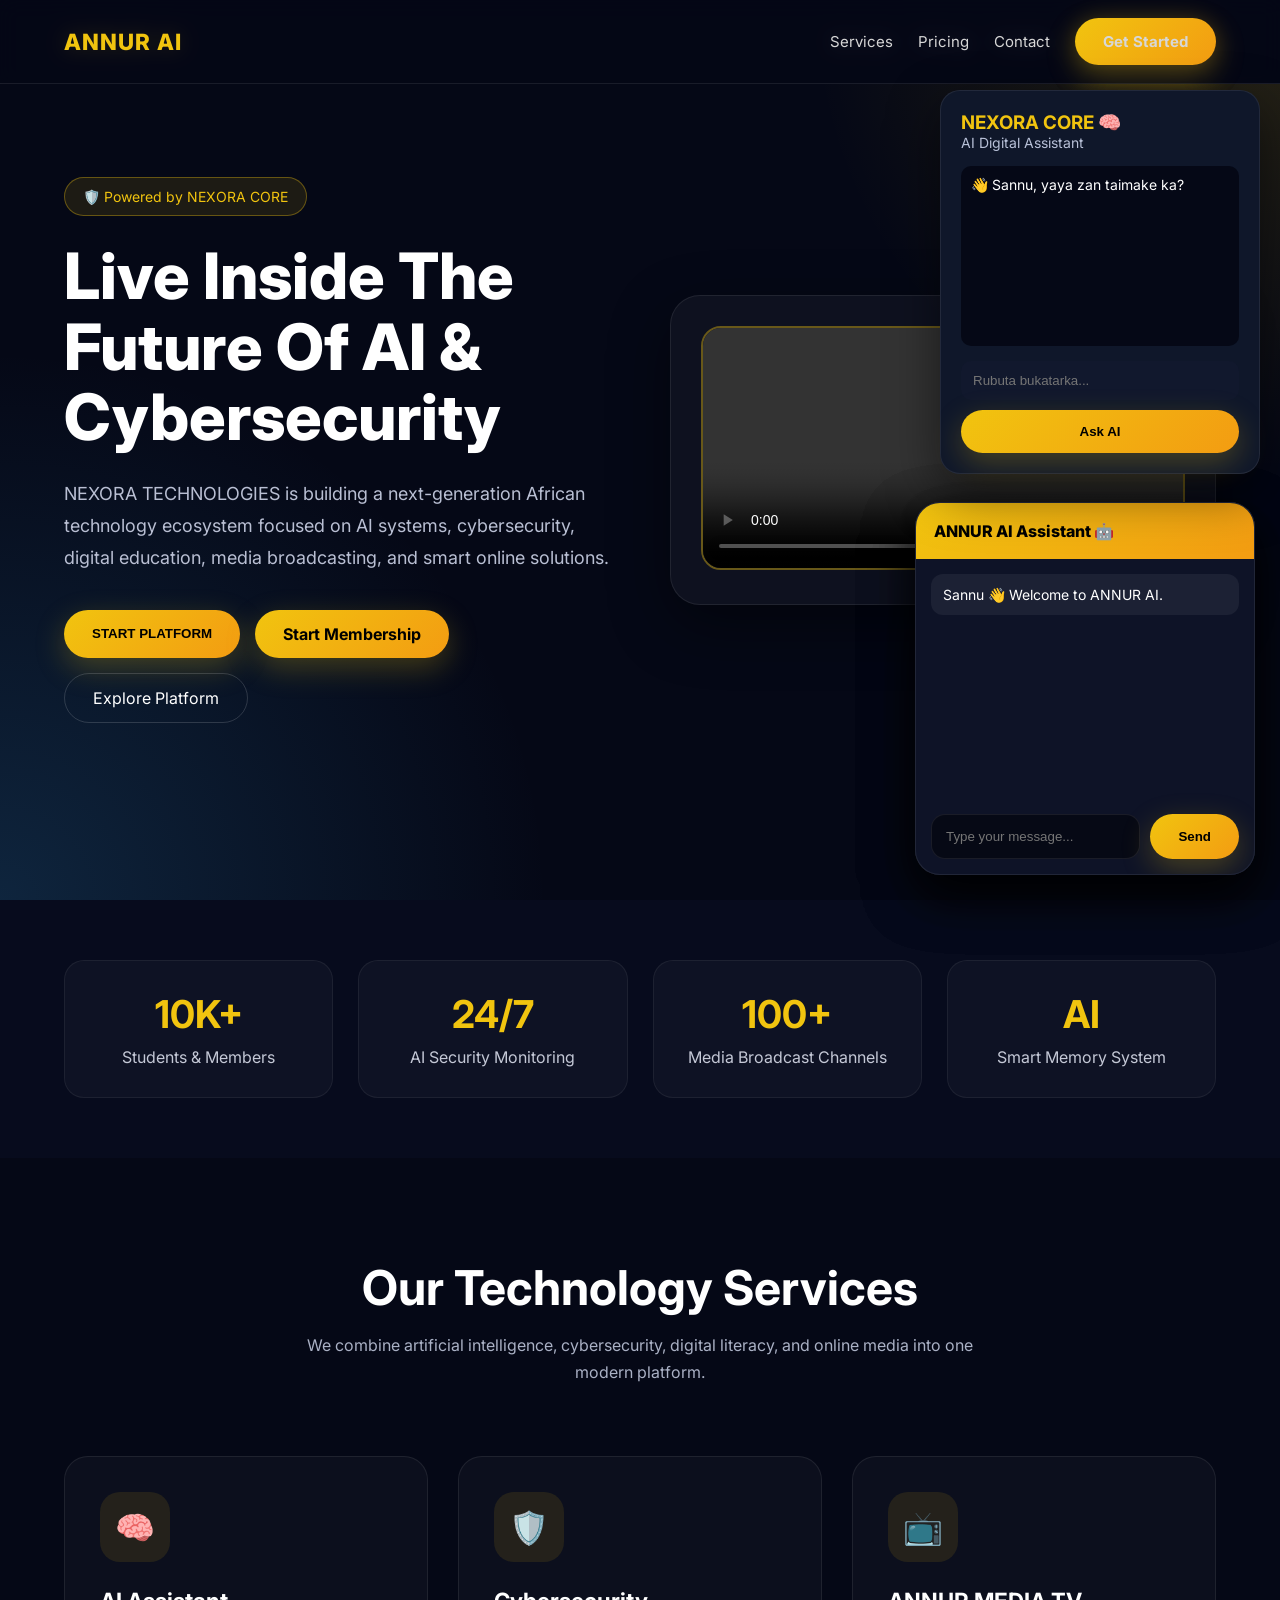
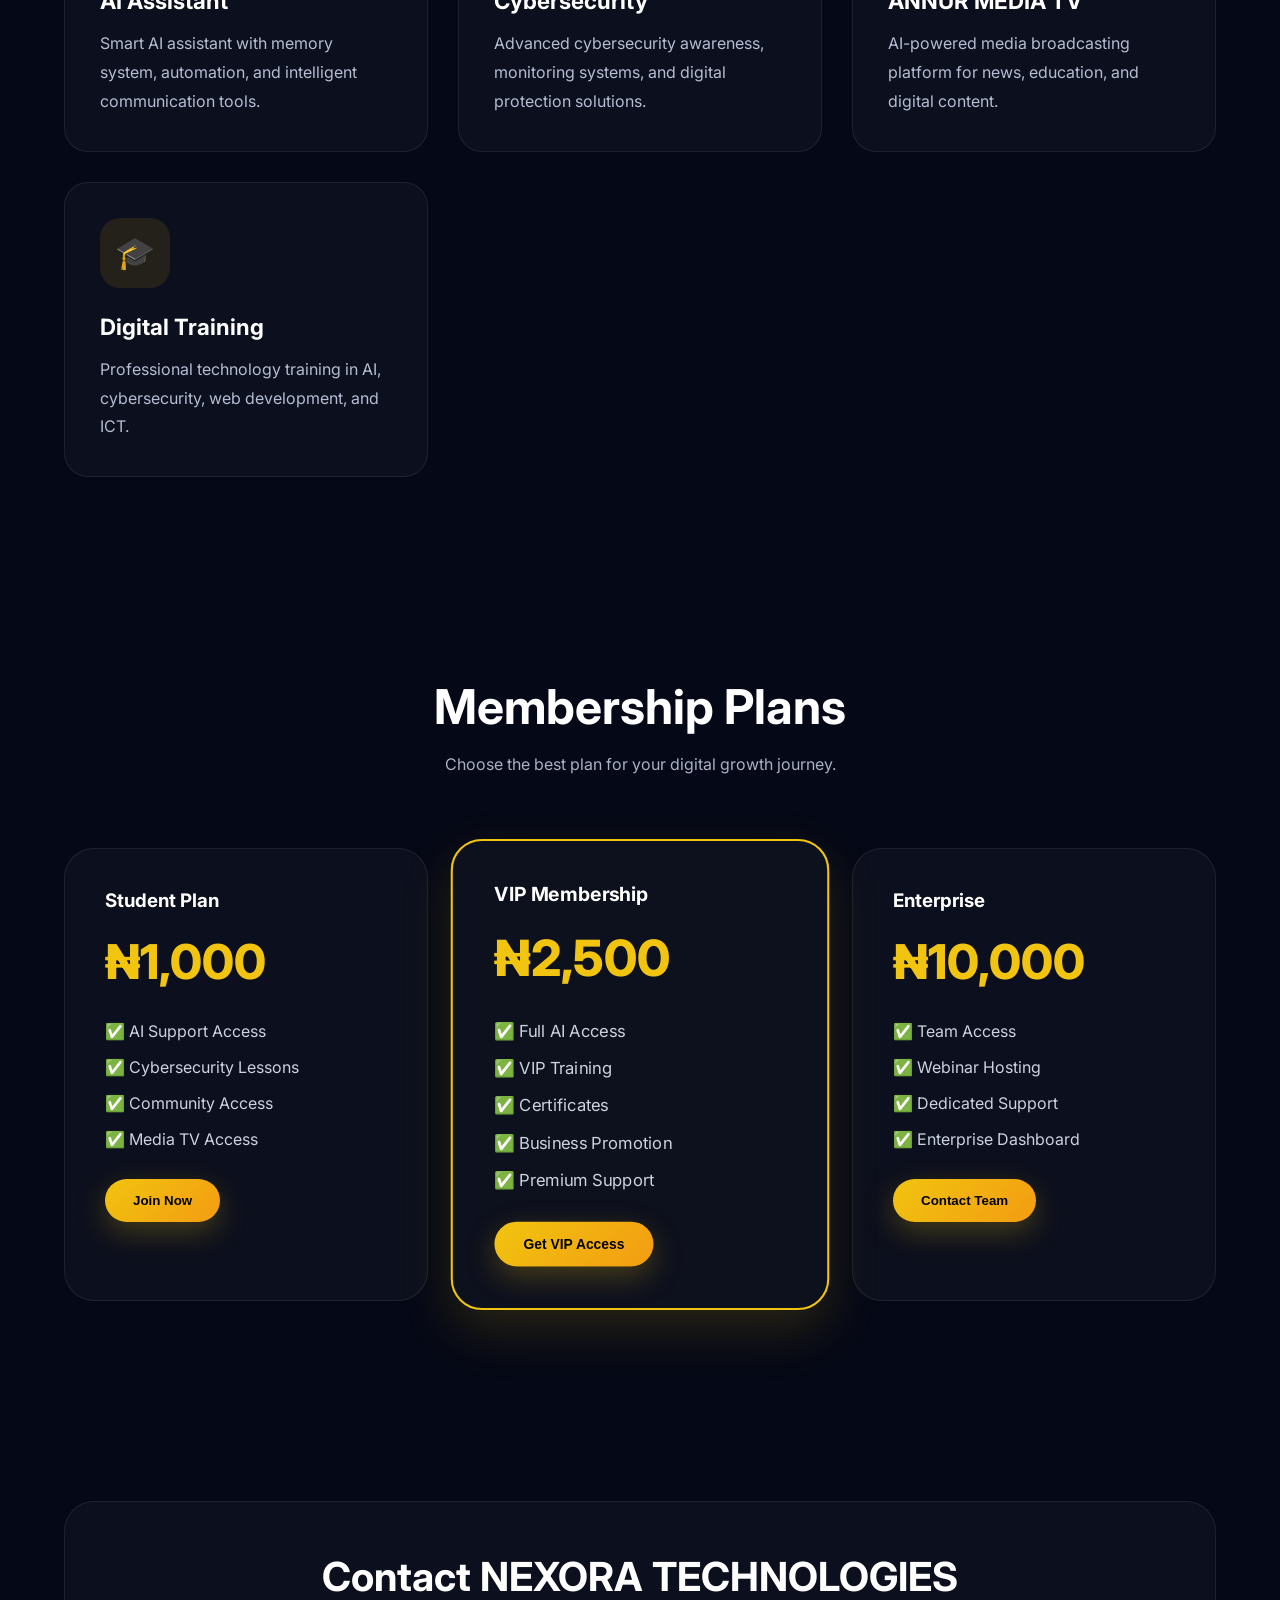
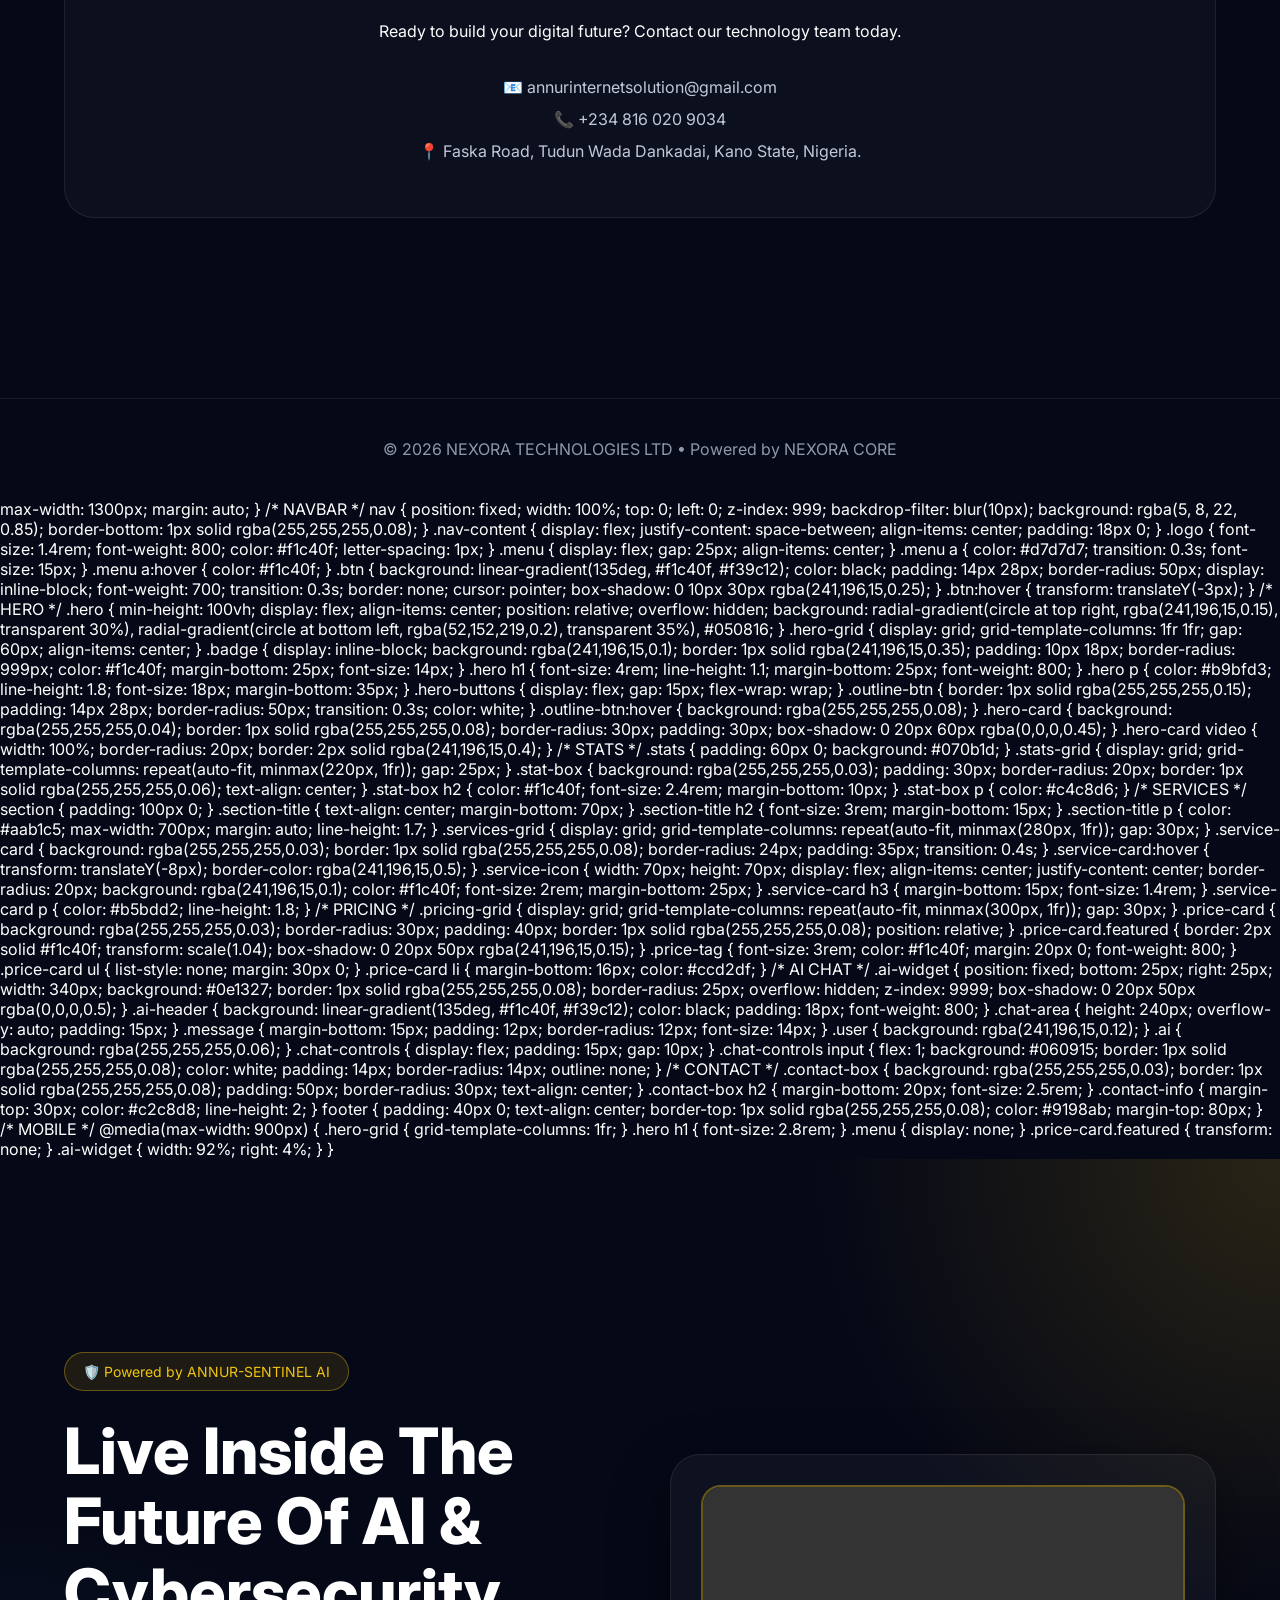
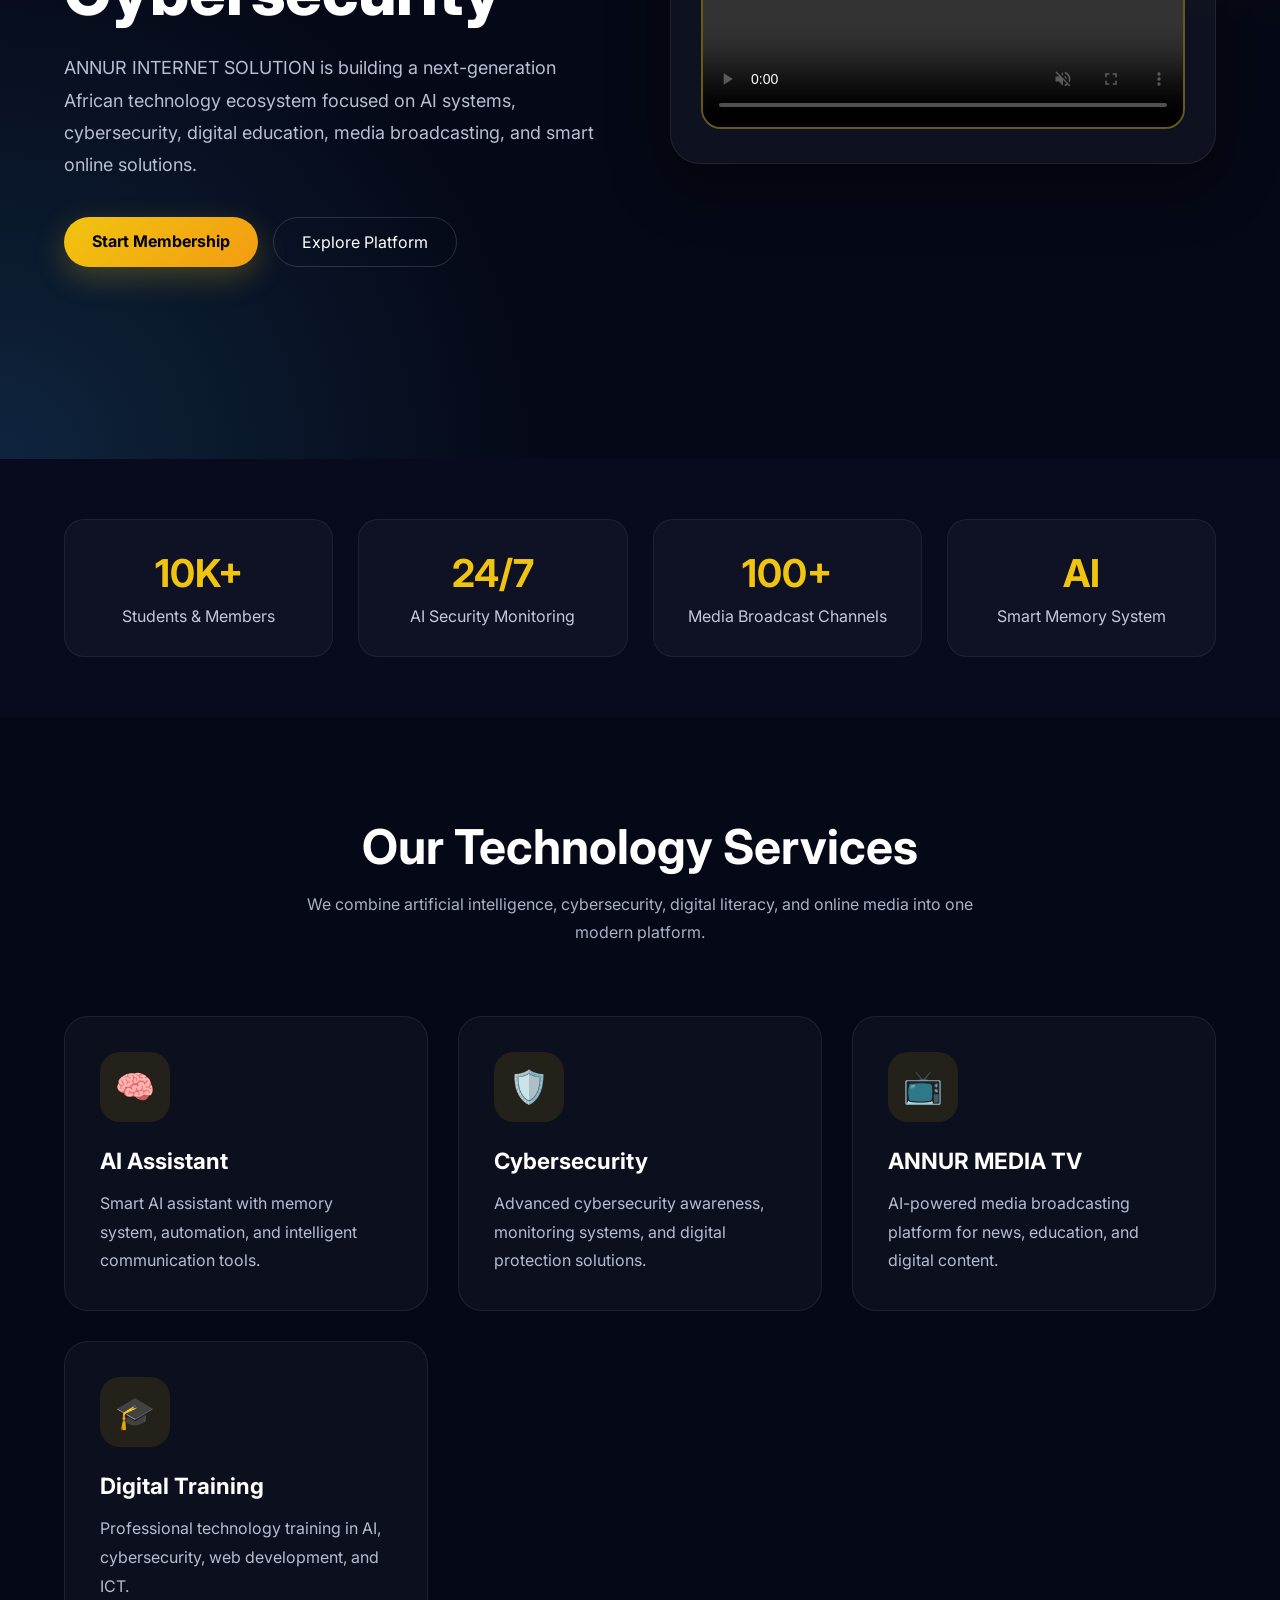
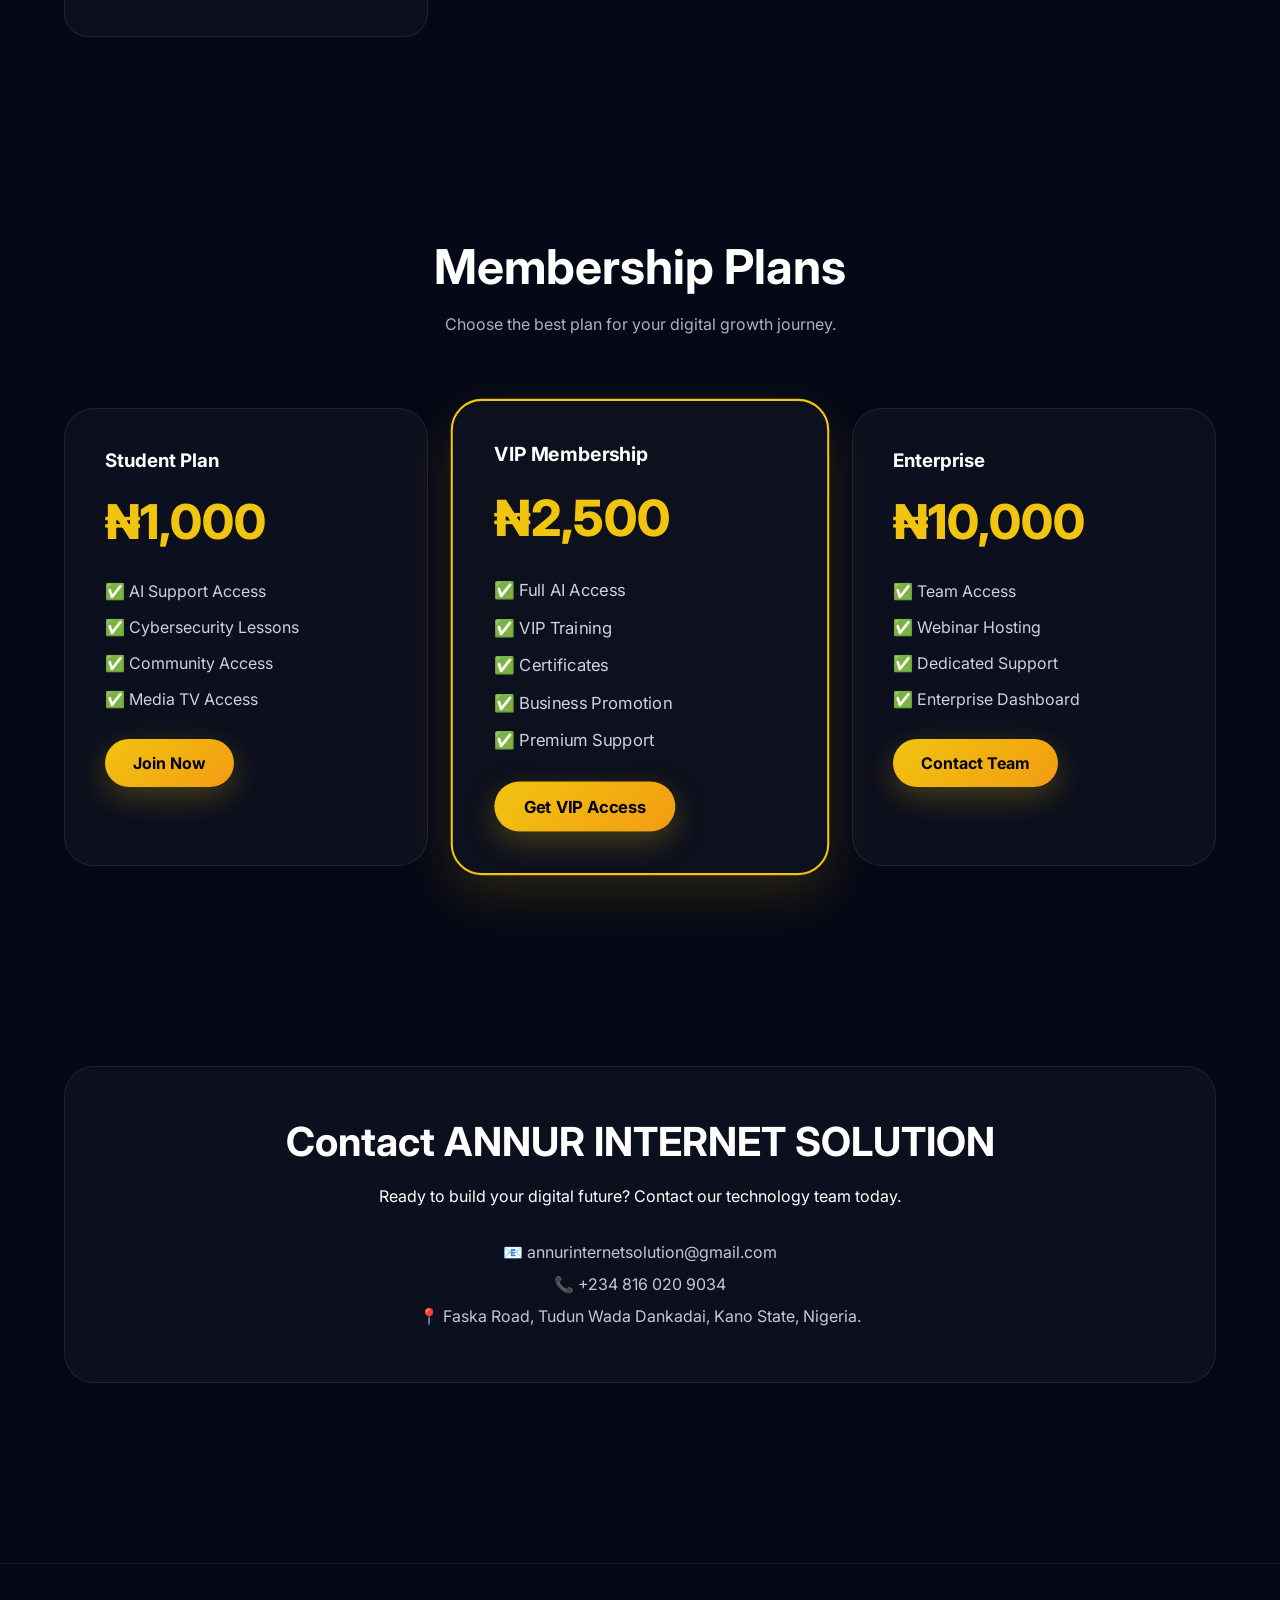
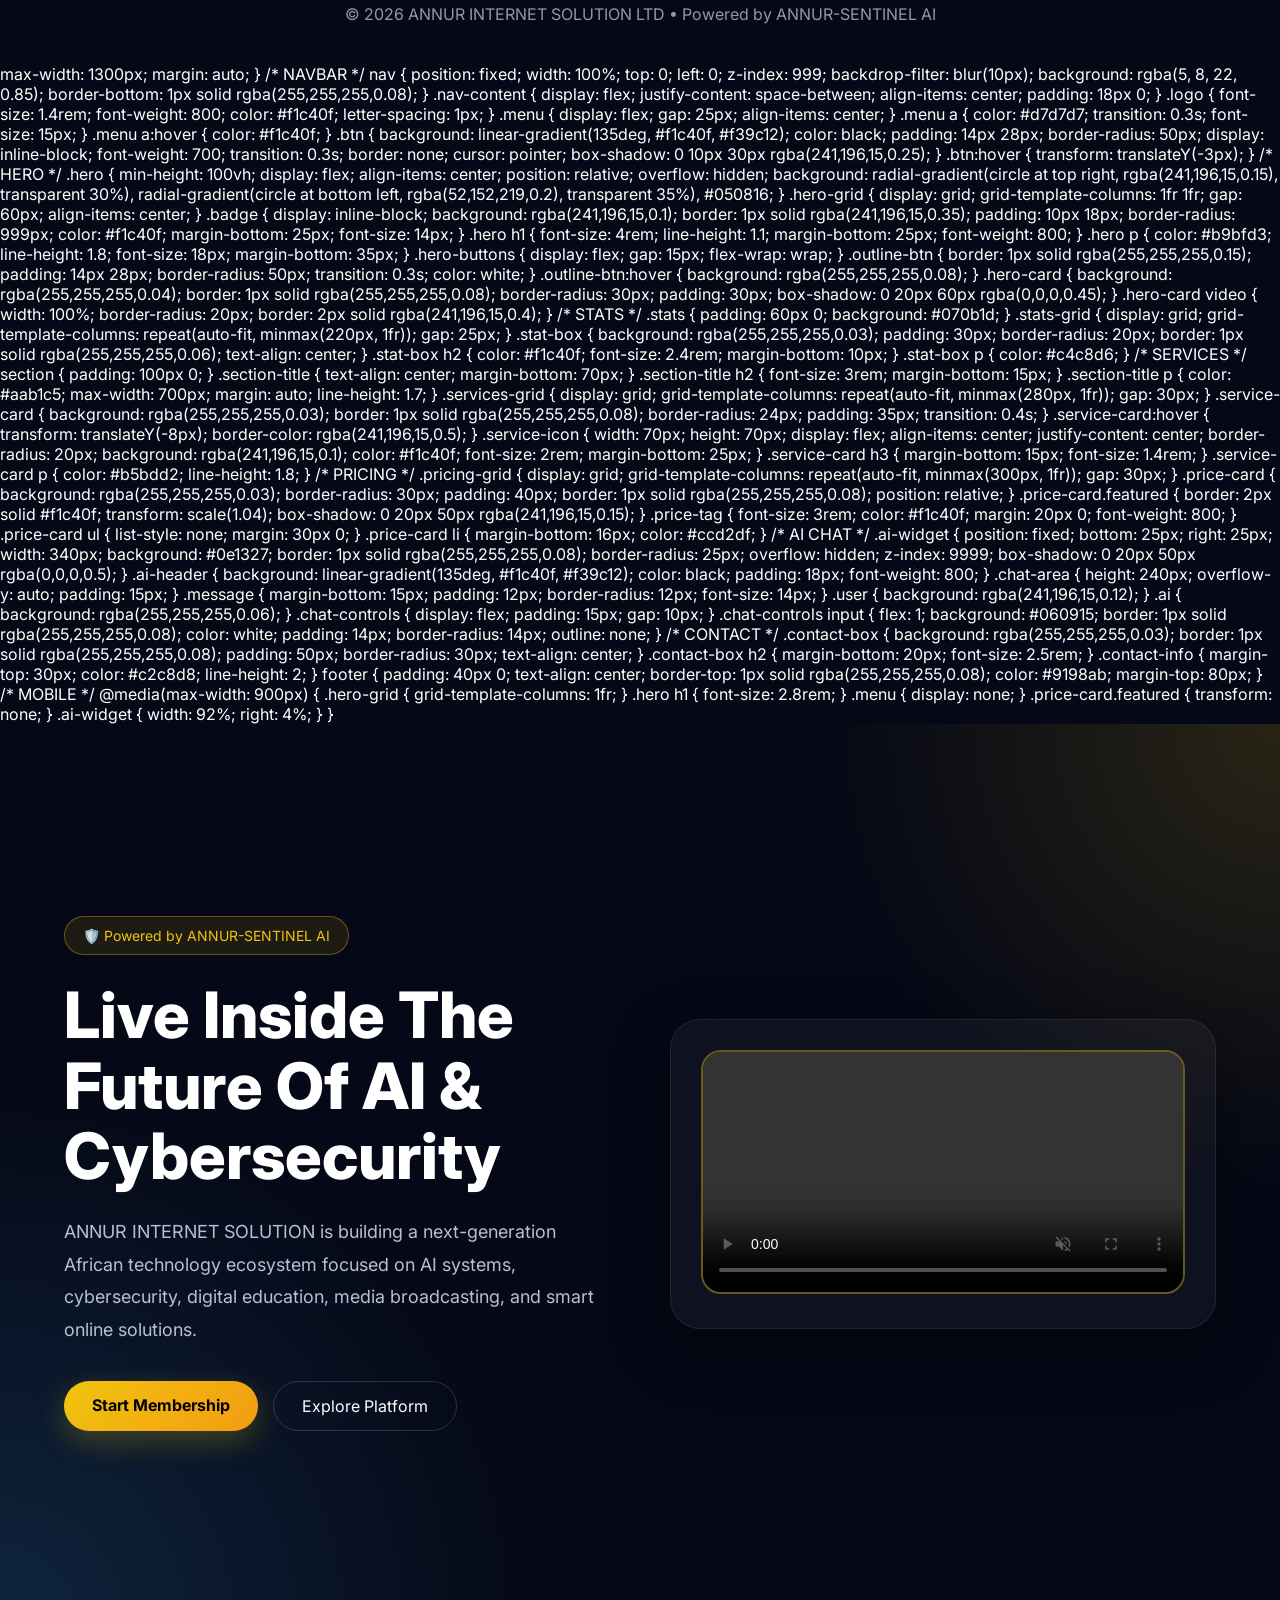
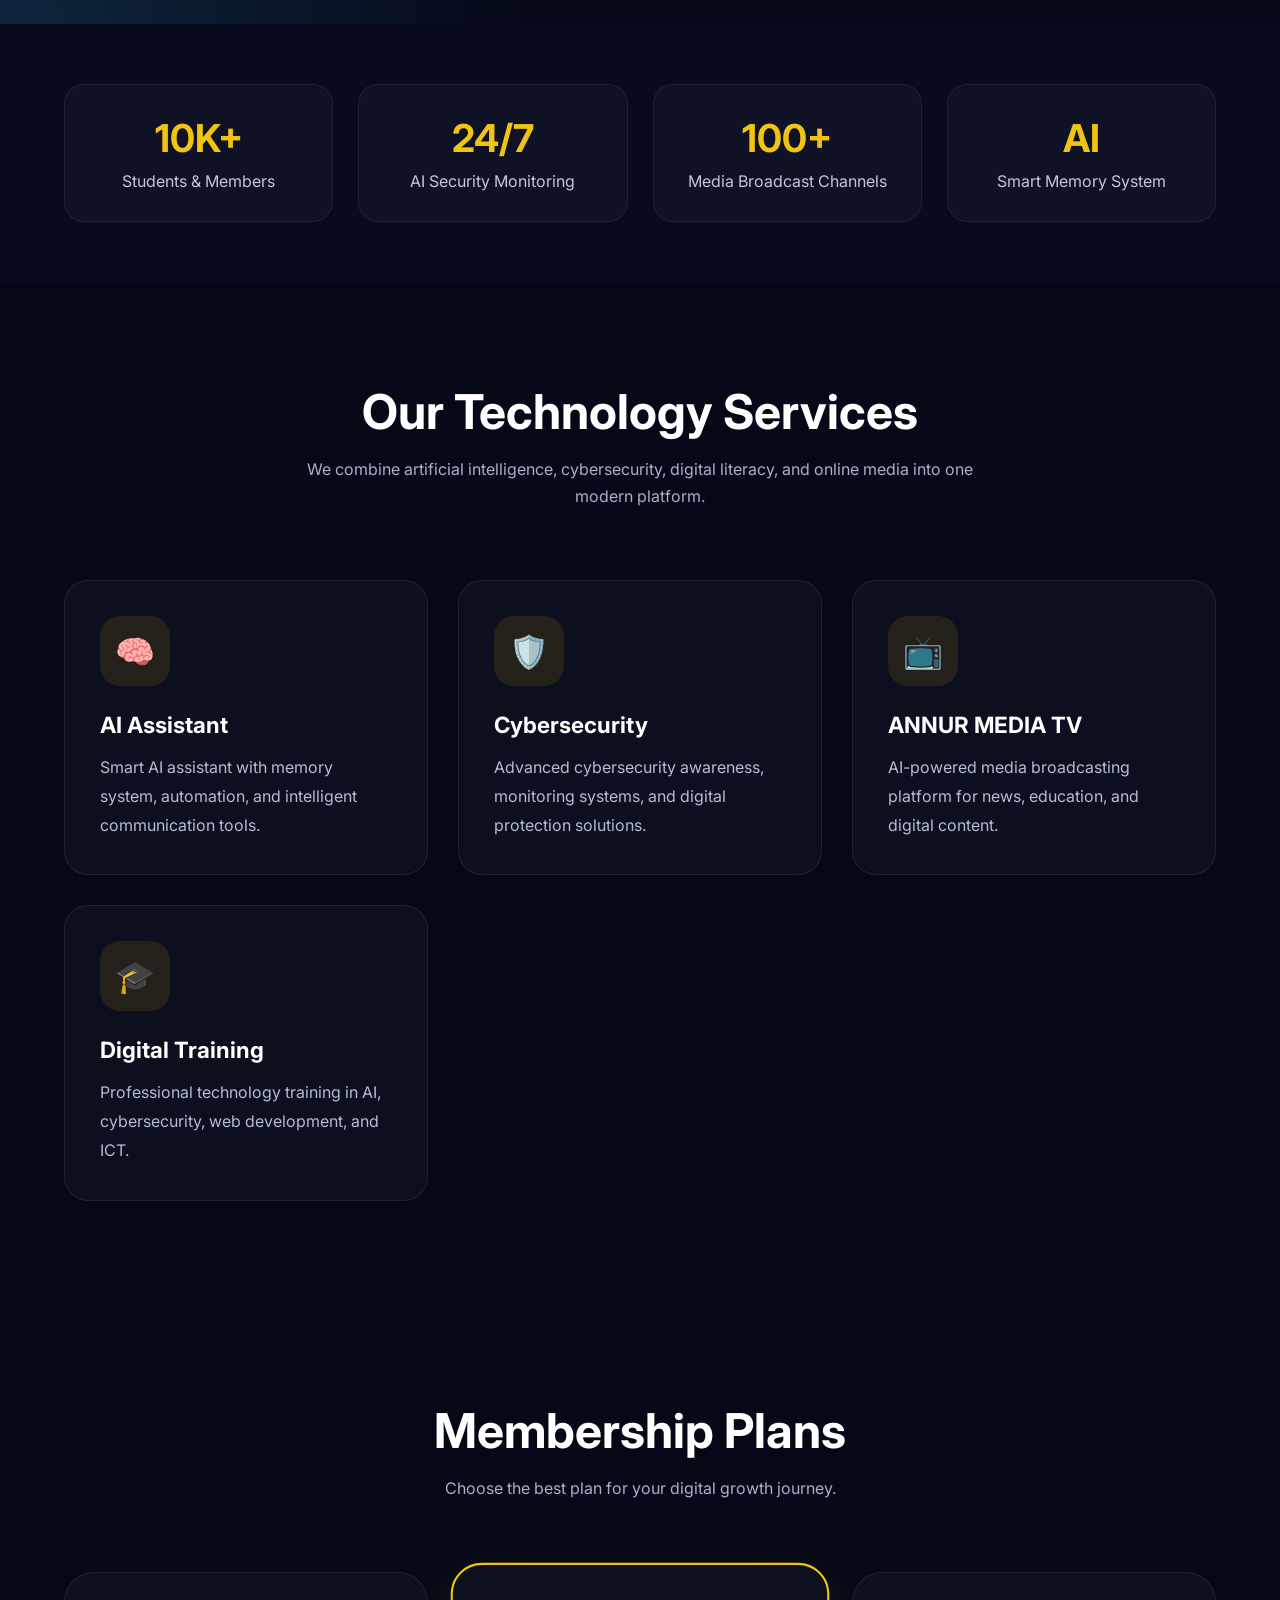
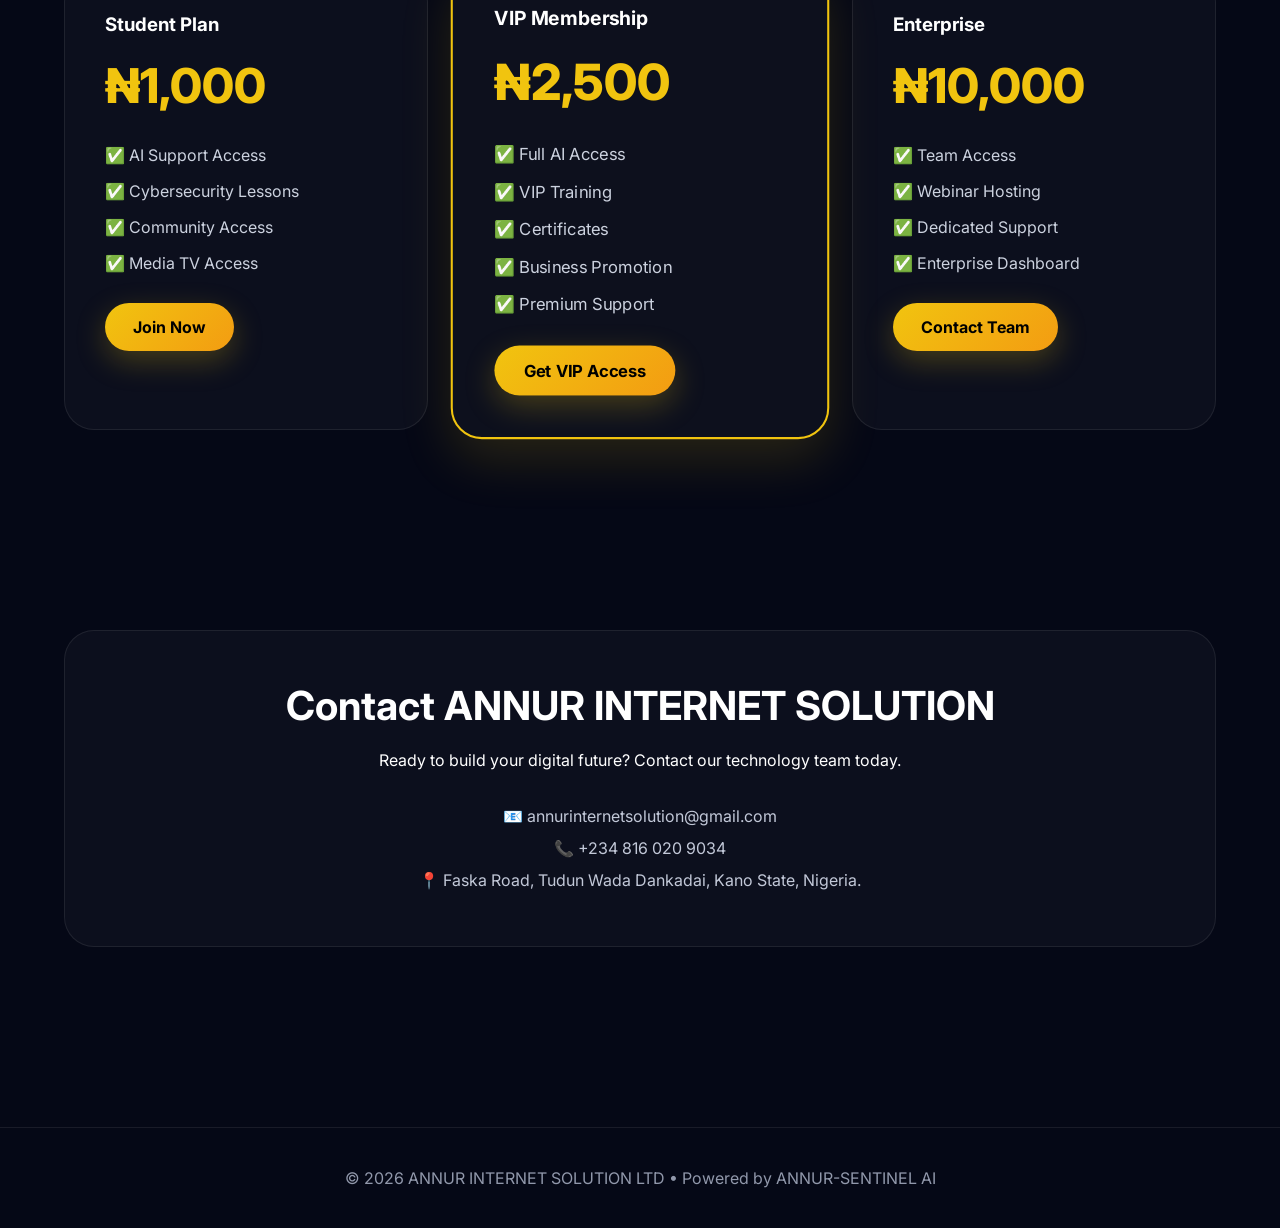
==== commit d0372448: "Update index.html" ====
--- a/index.html
+++ b/index.html
@@ -2349,6 +2349,56 @@
     loadMemory();
 
   </script>
+  <div id="ai-master" style="
+position:fixed;
+top:90px;
+right:20px;
+width:320px;
+background:#0f172a;
+border:1px solid rgba(255,255,255,0.08);
+border-radius:20px;
+padding:20px;
+z-index:9999;
+box-shadow:0 20px 50px rgba(0,0,0,0.5);
+">
+
+<h3 style="color:#f1c40f;">NEXORA CORE 🧠</h3>
+
+<p style="color:#b8c1d8;font-size:14px;">
+AI Digital Assistant
+</p>
+
+<div id="aiResponse" style="
+height:180px;
+overflow:auto;
+background:#050816;
+padding:10px;
+border-radius:10px;
+margin:15px 0;
+font-size:14px;
+">
+<p>👋 Sannu, yaya zan taimake ka?</p>
+</div>
+
+<input
+id="aiInput"
+placeholder="Rubuta bukatarka..."
+style="
+width:100%;
+padding:12px;
+border:none;
+border-radius:10px;
+margin-bottom:10px;
+background:#11182d;
+color:white;
+"
+/>
+
+<button onclick="askAI()" class="btn" style="width:100%;">
+Ask AI
+</button>
+
+  </div>
 
 </body>
 </html>
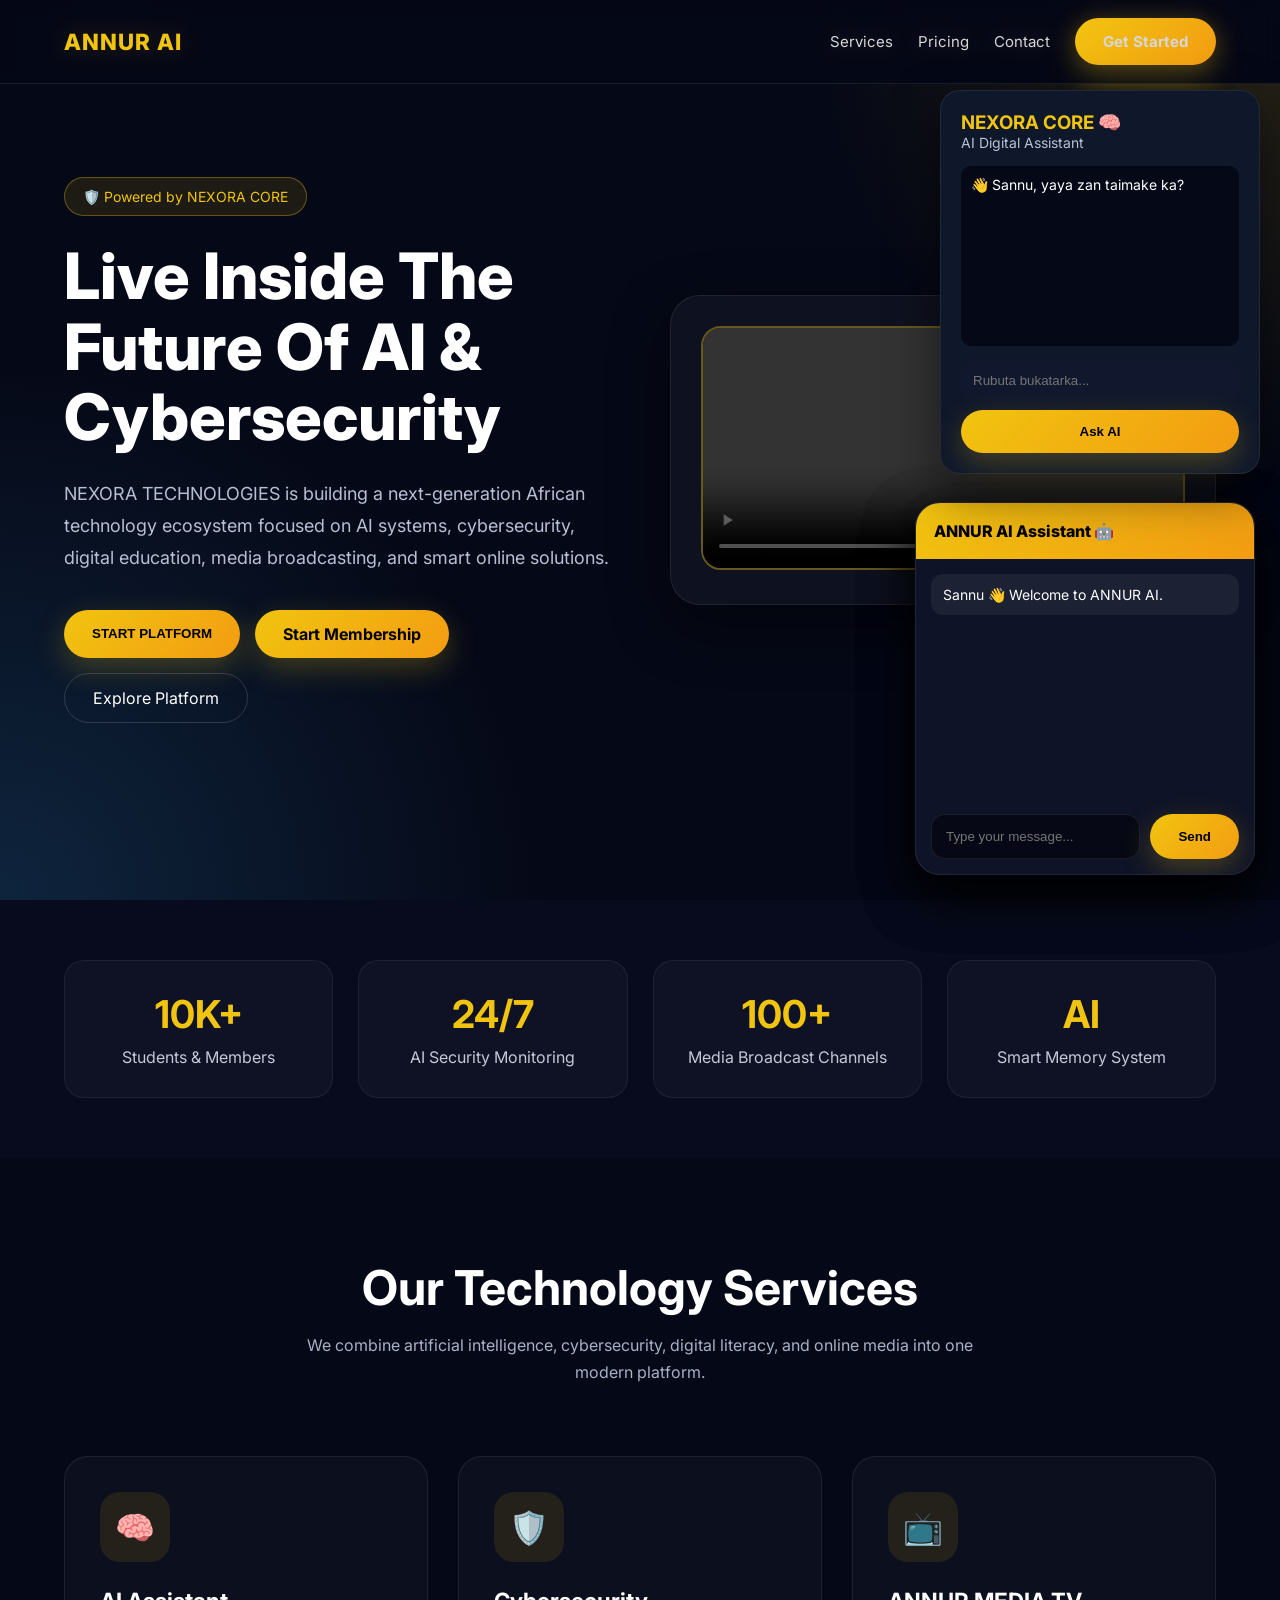
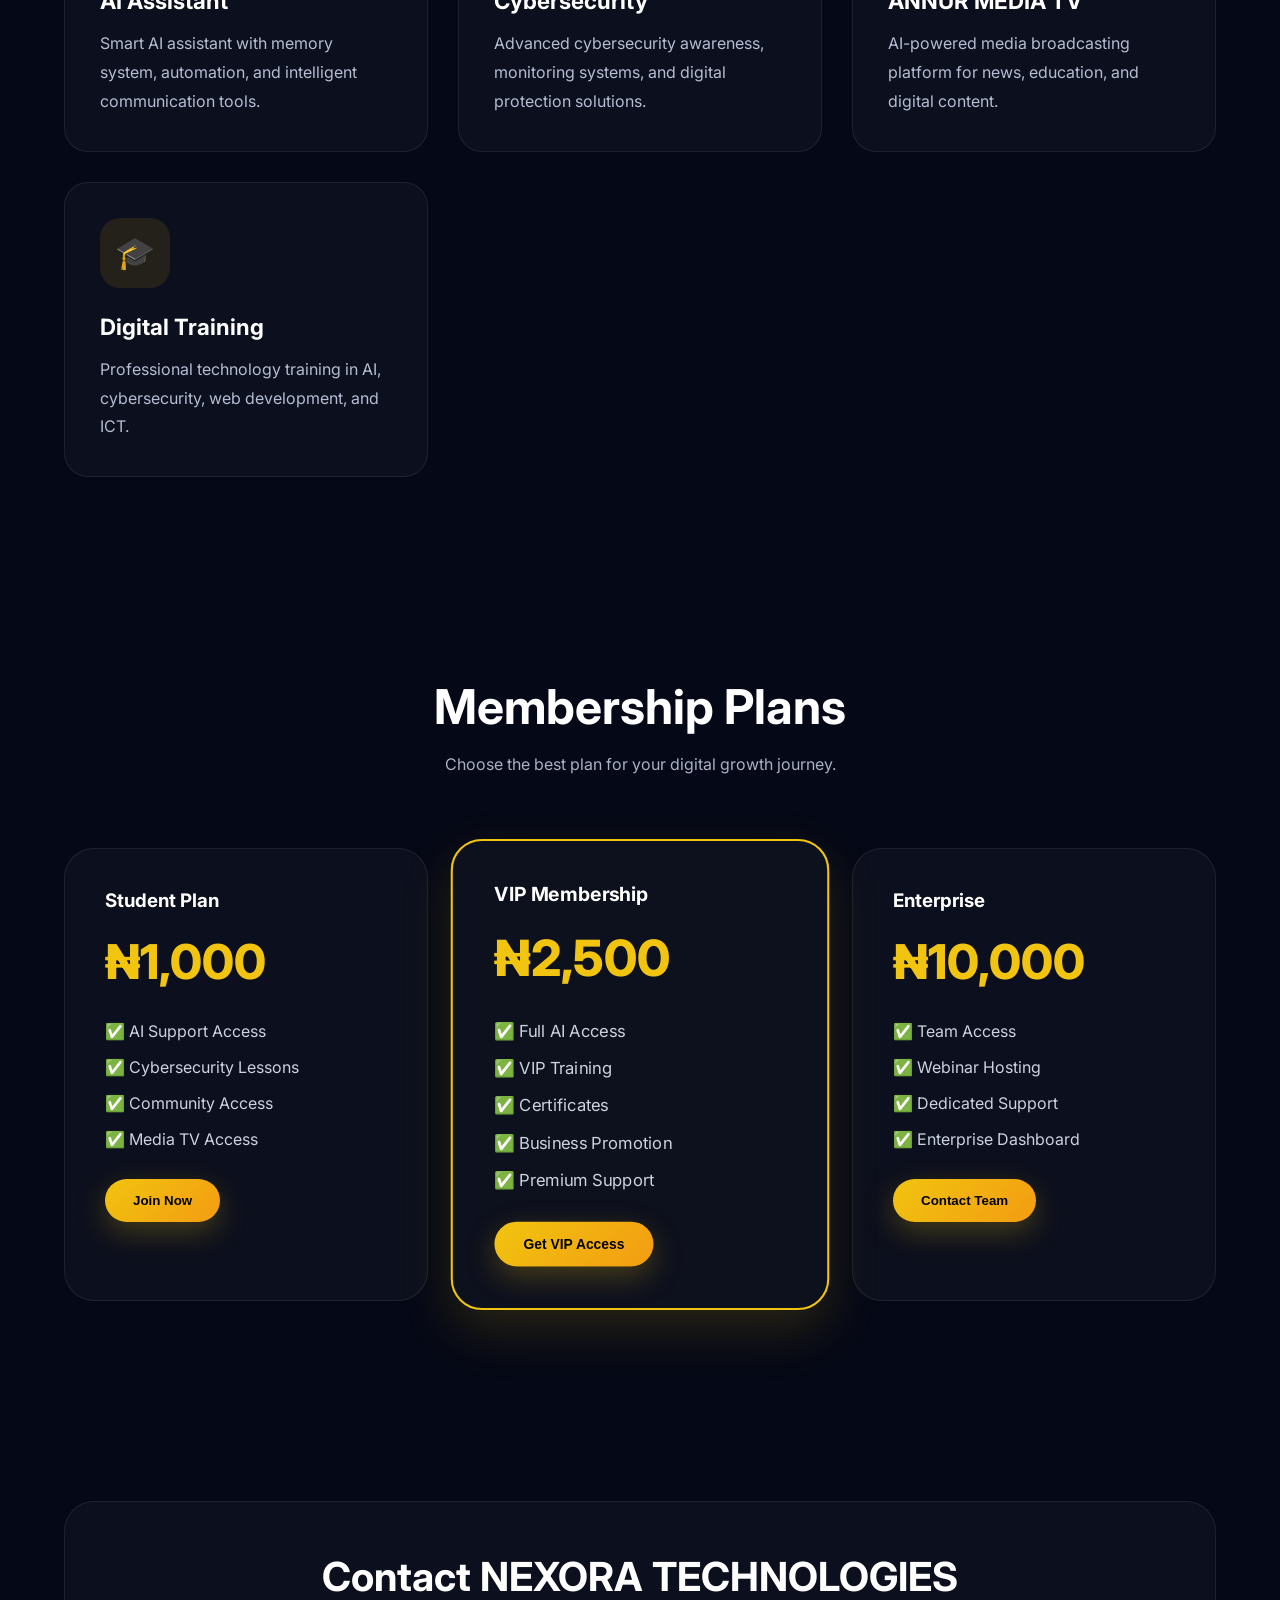
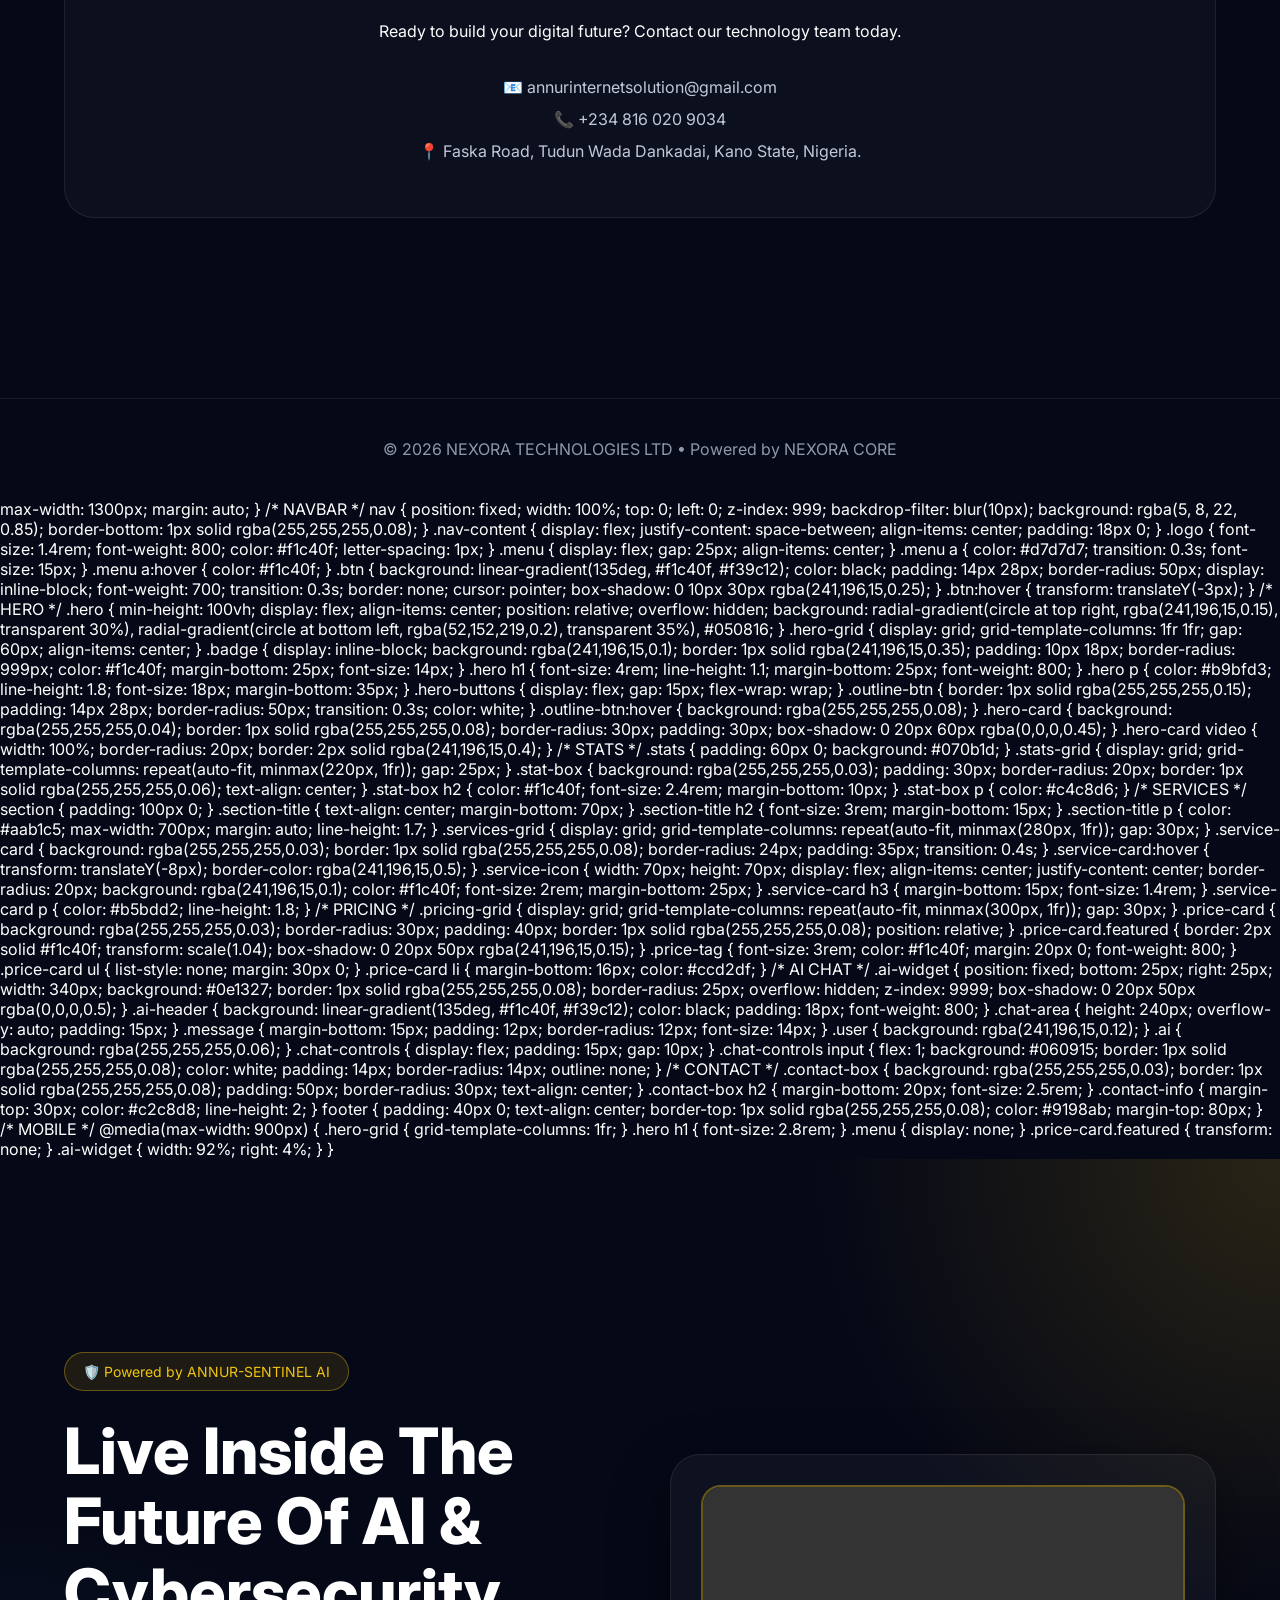
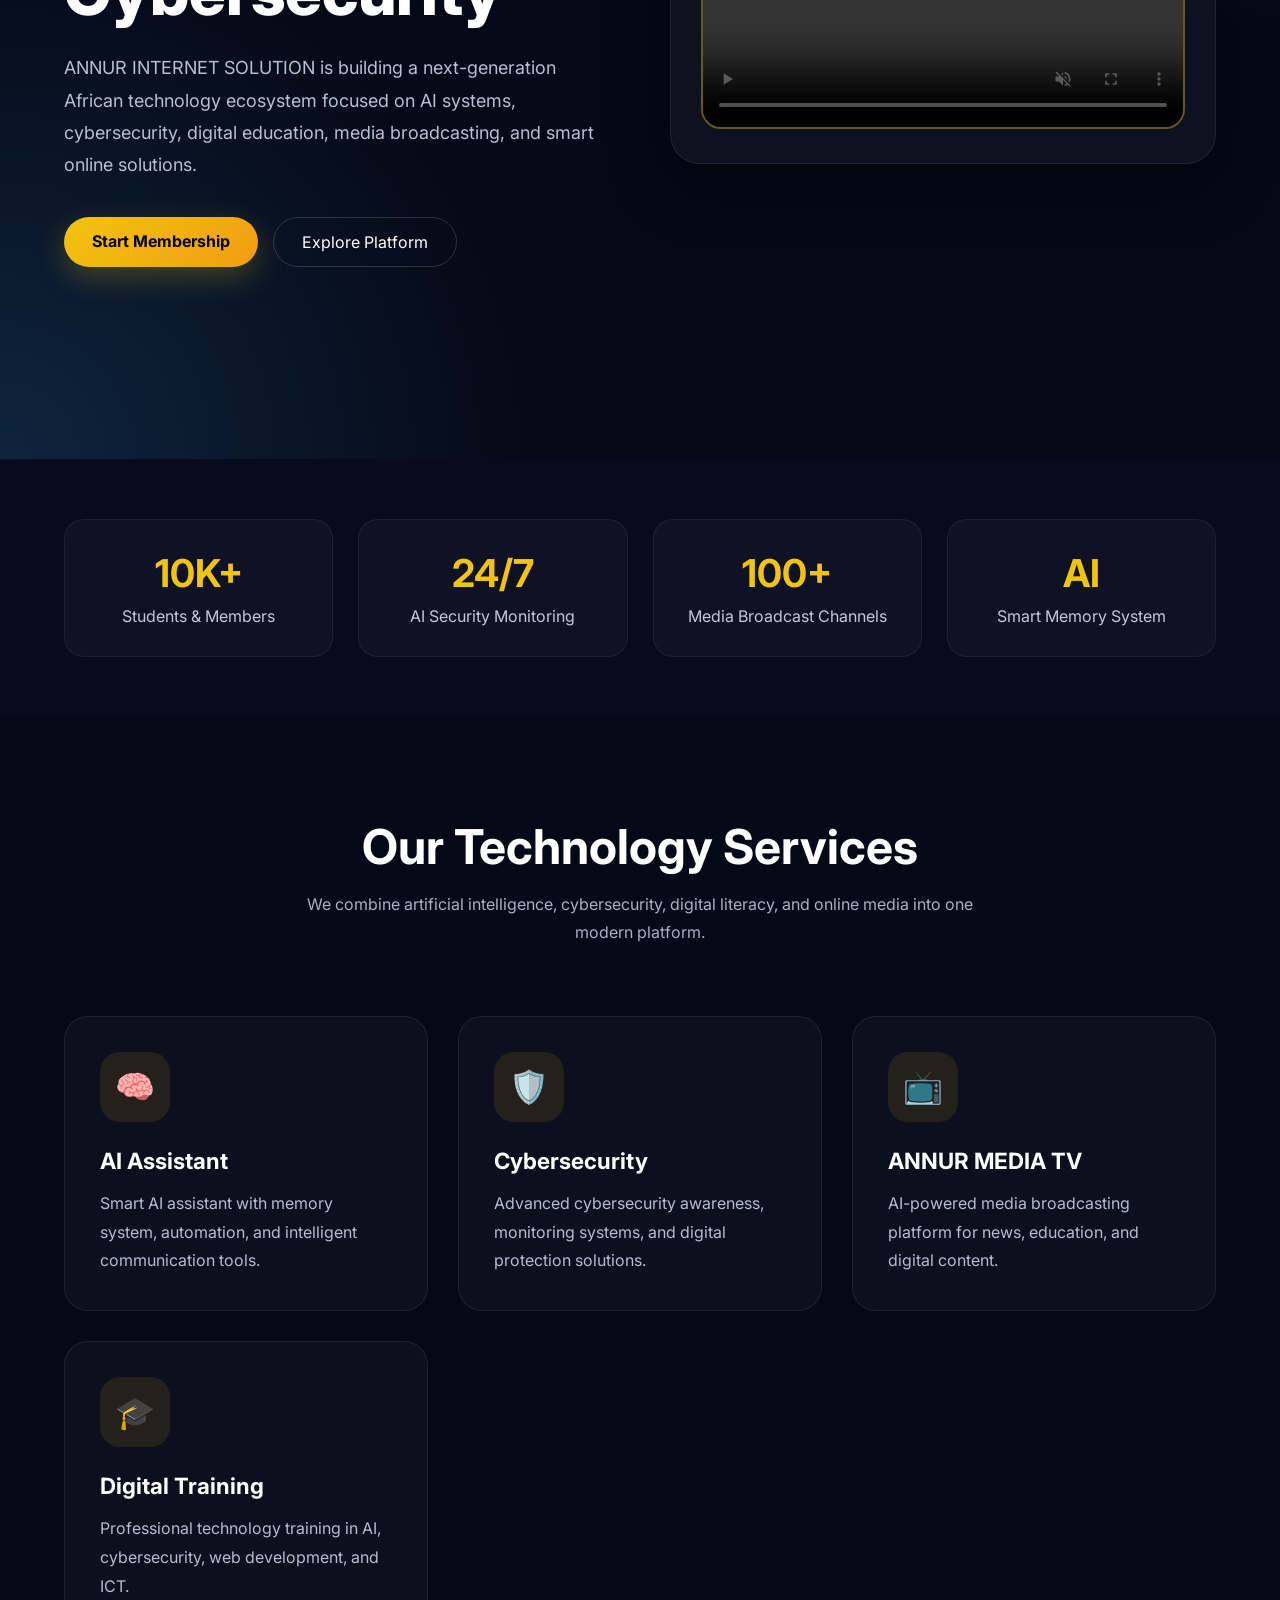
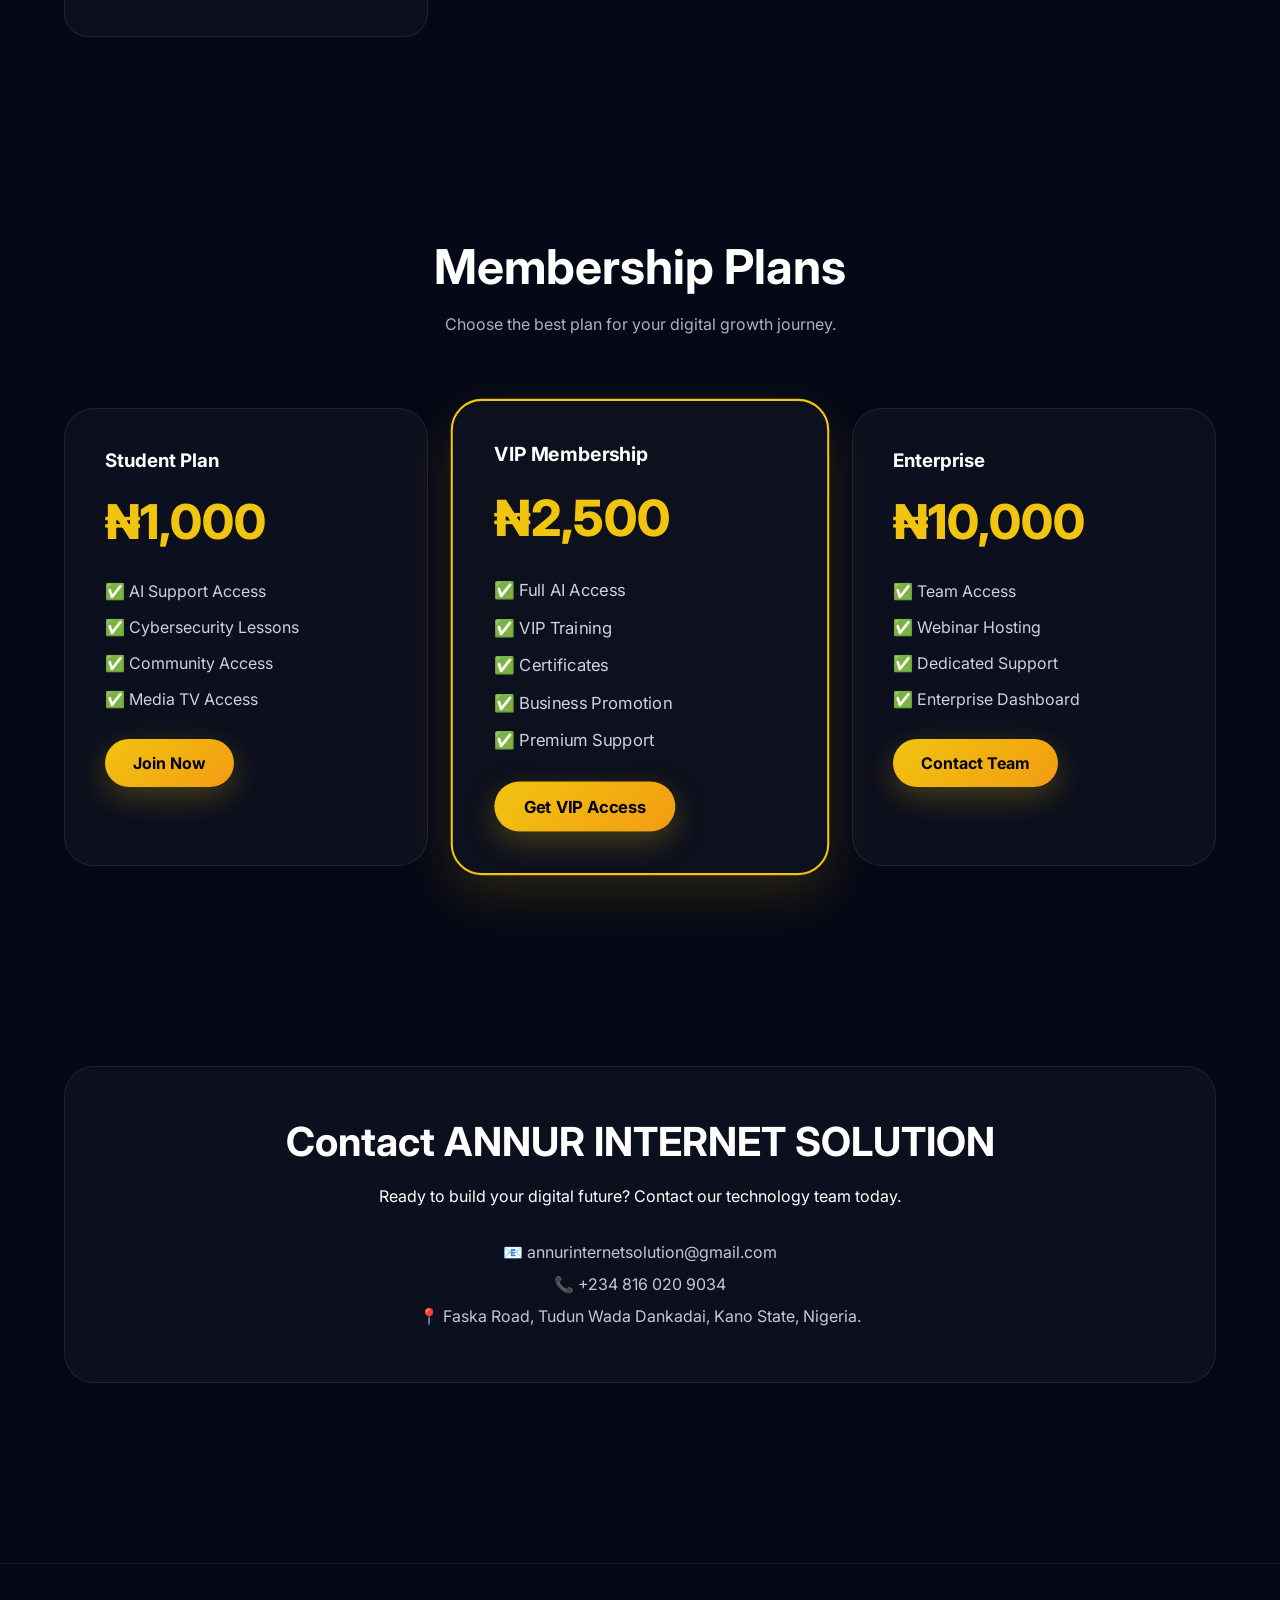
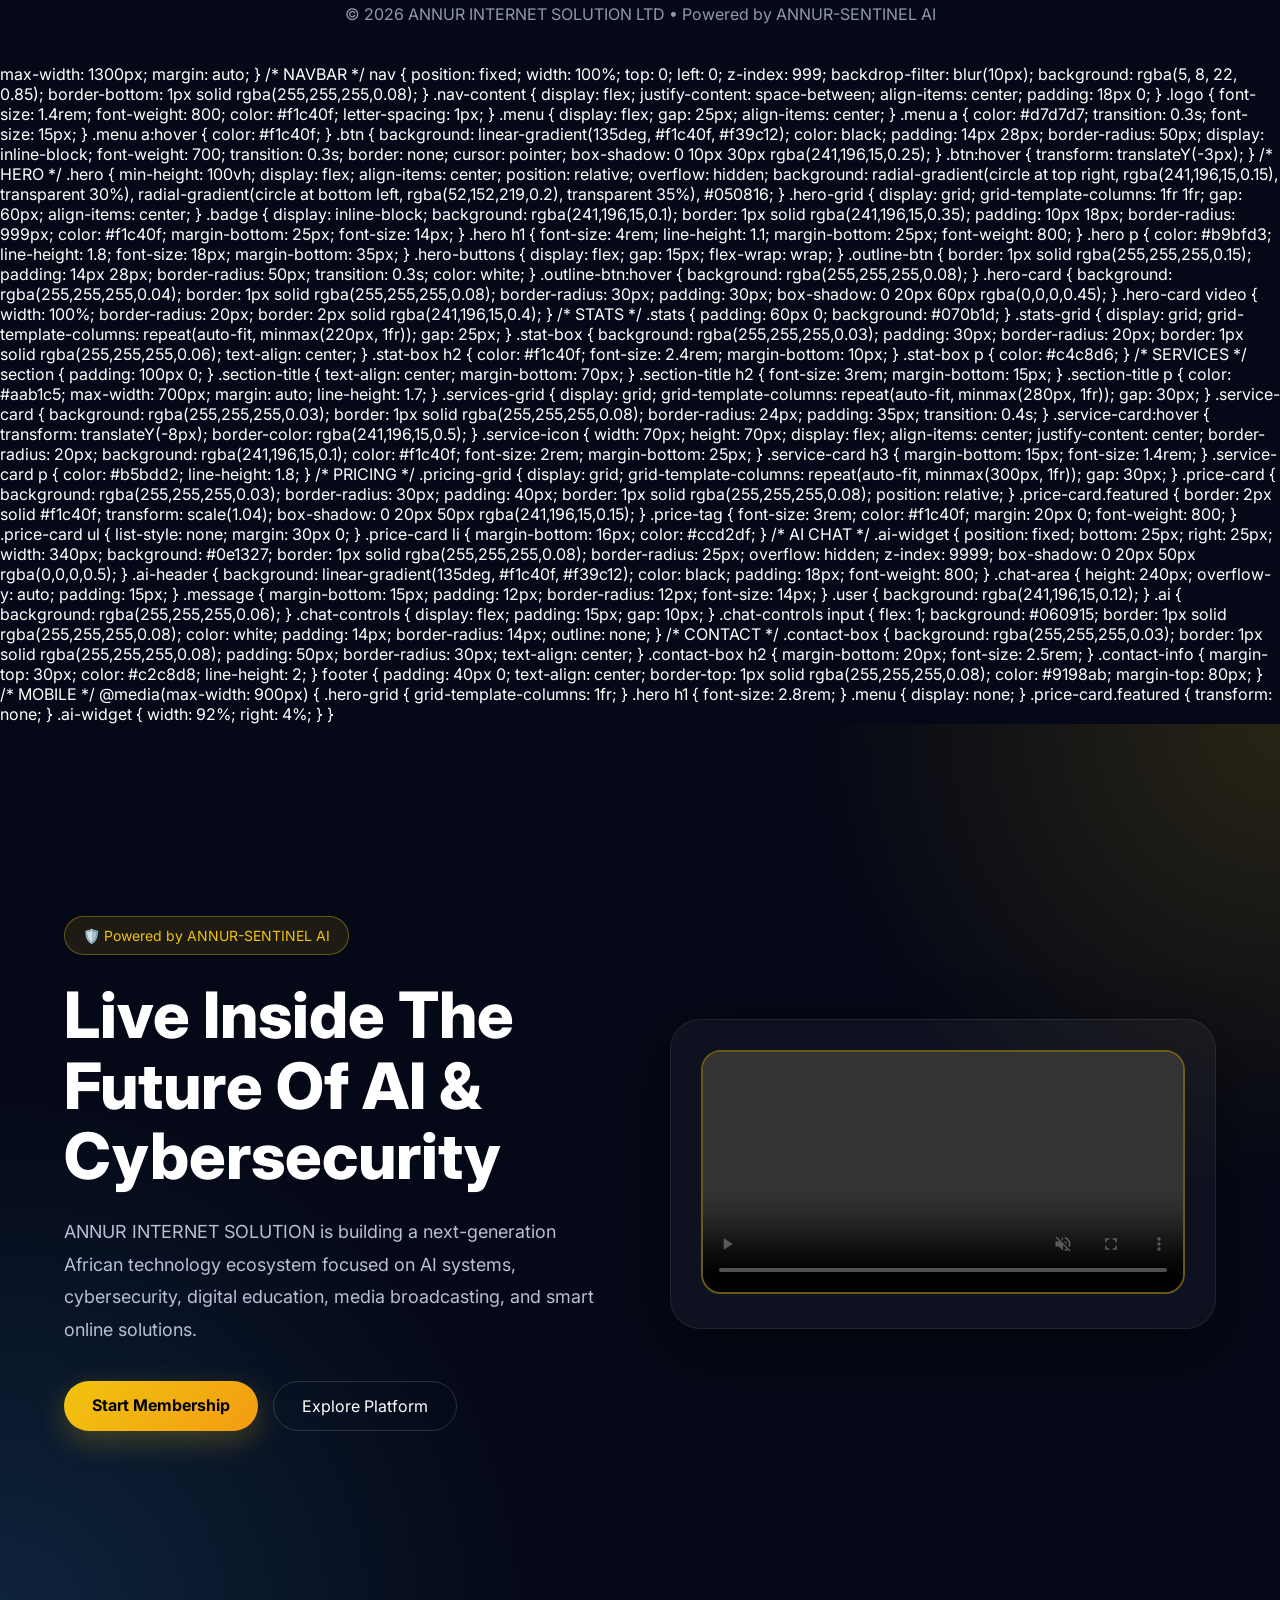
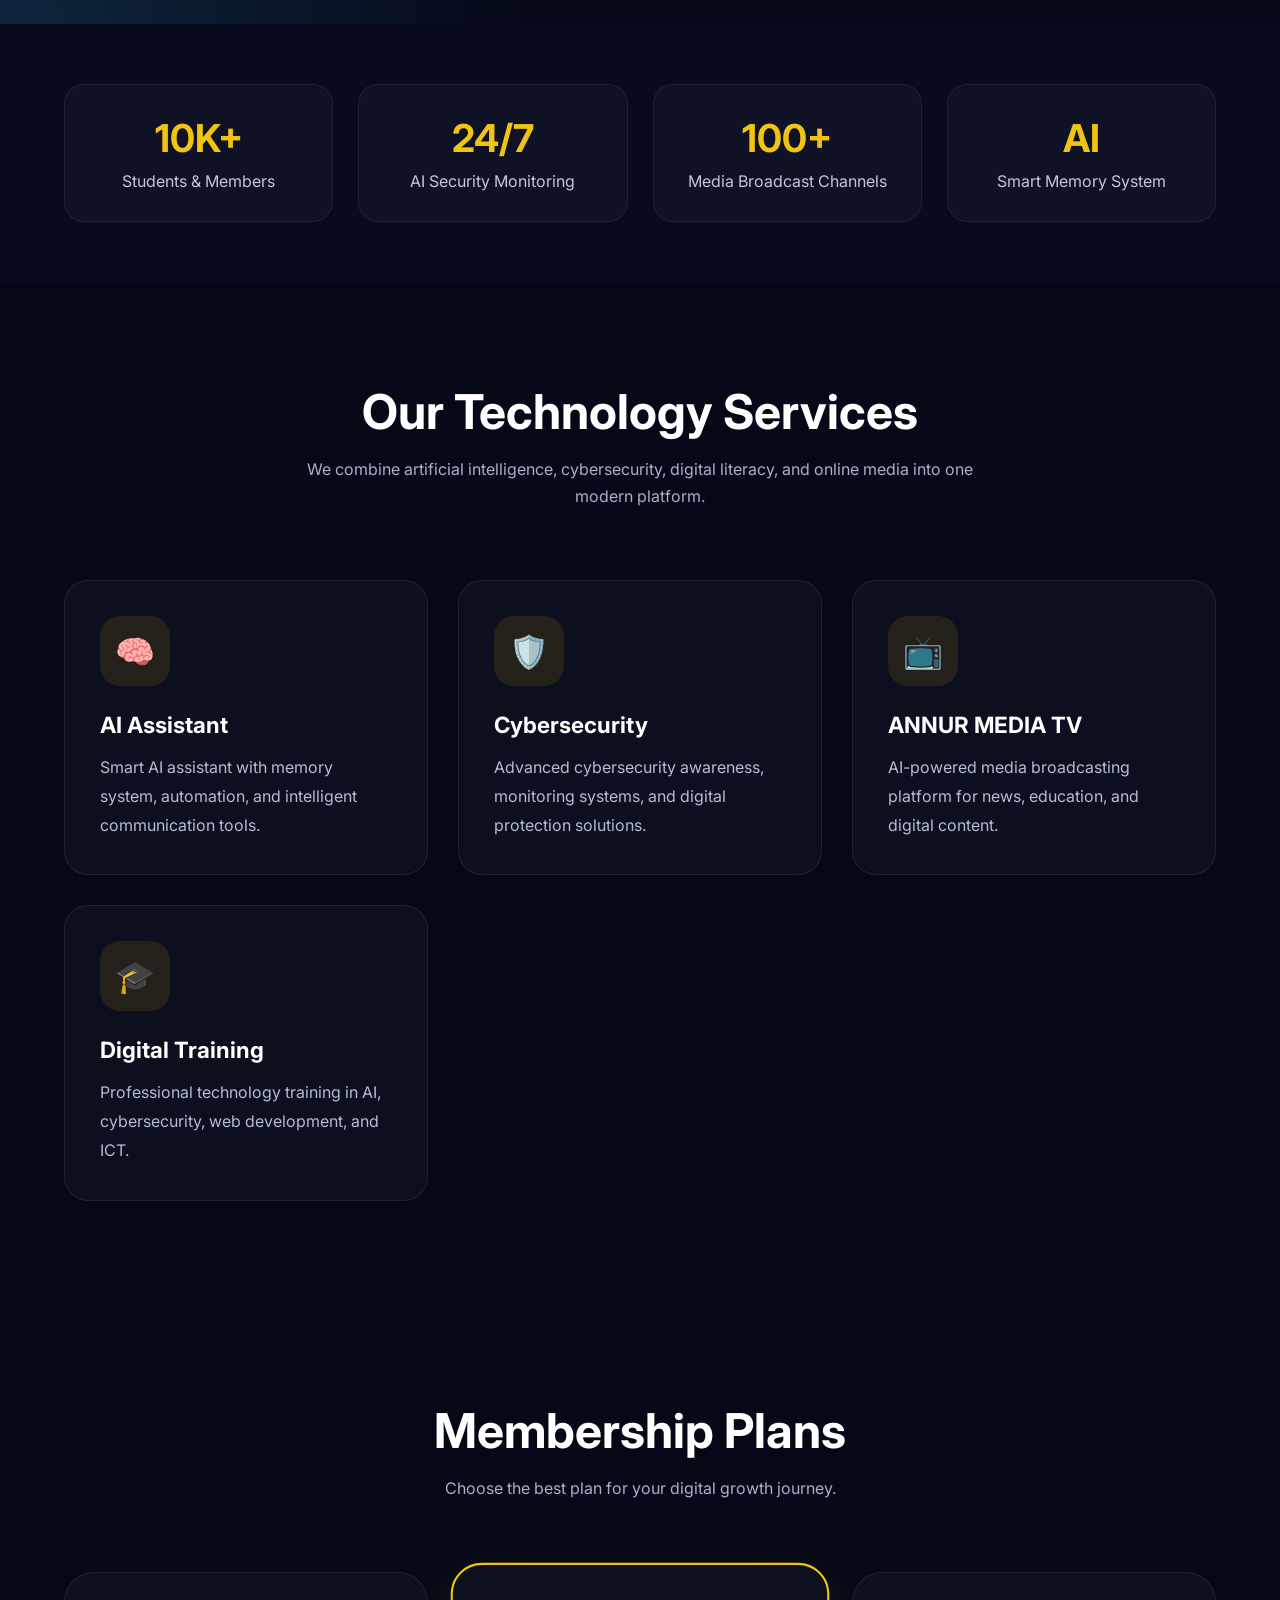
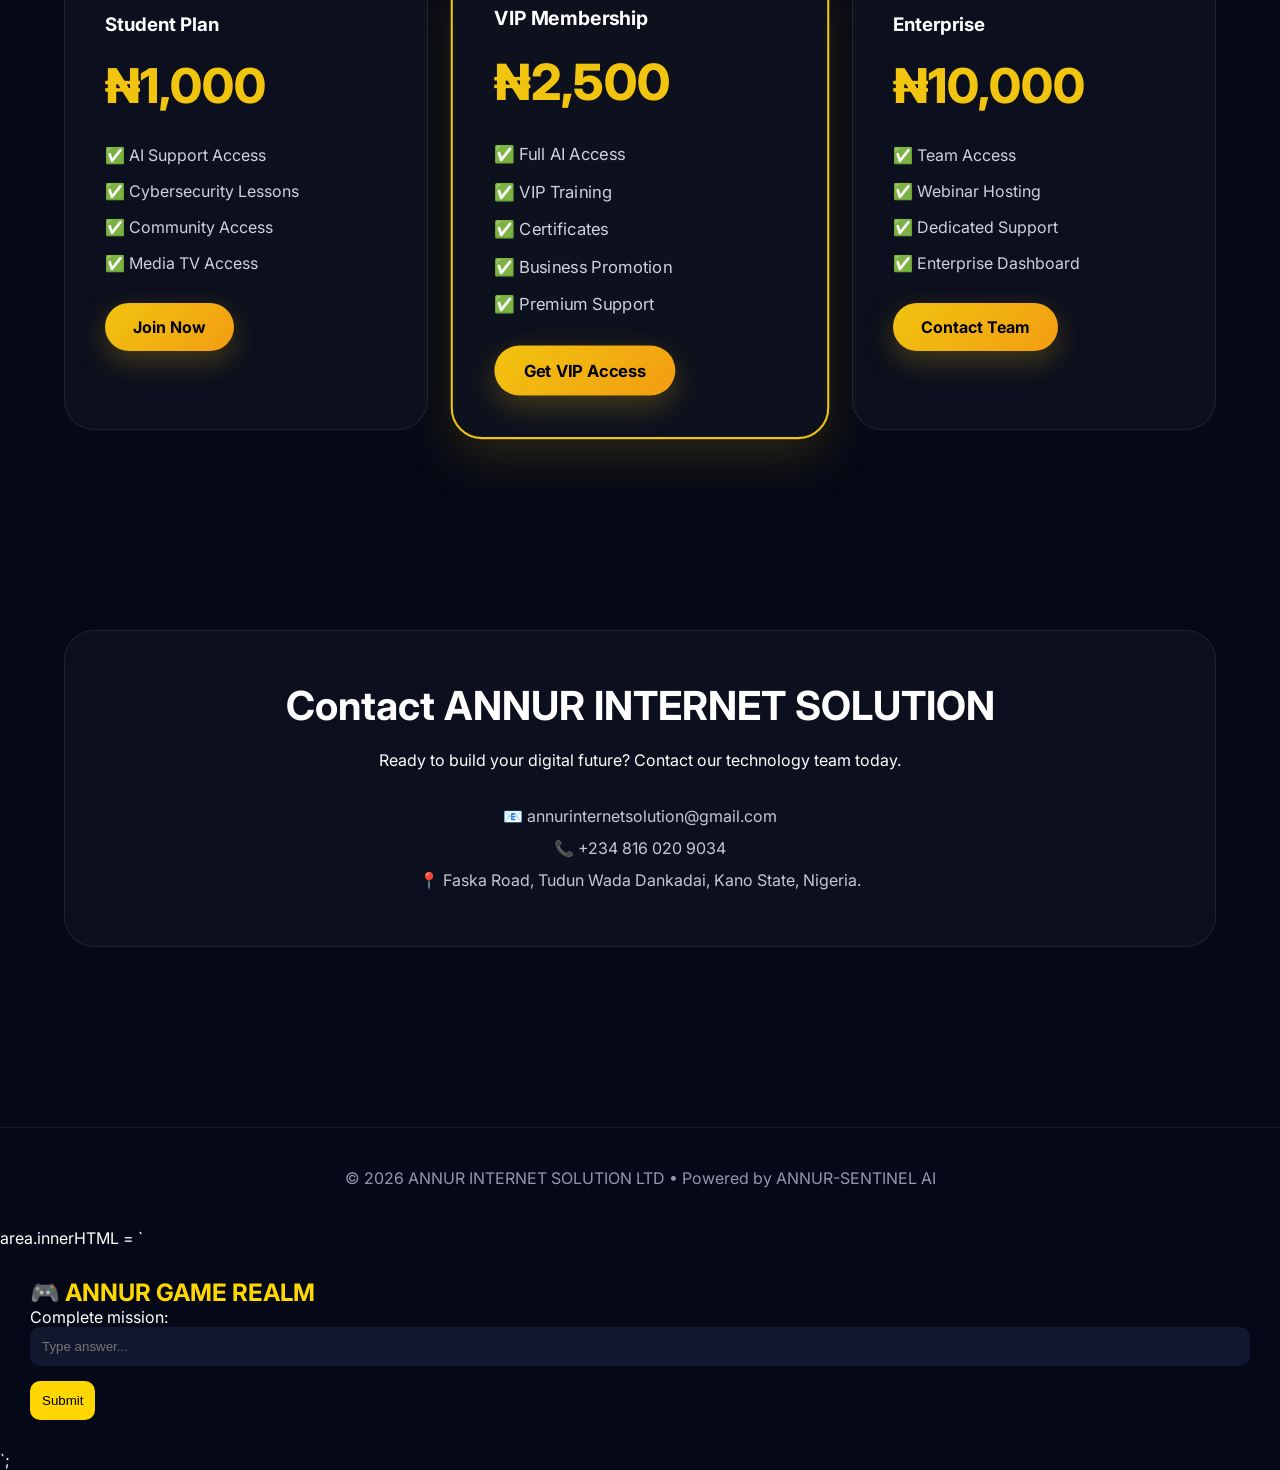
==== commit 9bf0dd6f: "Update index.html" ====
--- a/index.html
+++ b/index.html
@@ -2399,6 +2399,89 @@
 </button>
 
   </div>
+  area.innerHTML = `
+<div style="padding:30px;">
+
+<h2 style="color:gold;">
+🎮 ANNUR GAME REALM
+</h2>
+
+<p>Complete mission:</p>
+
+<input
+id="gameAnswer"
+placeholder="Type answer..."
+style="
+padding:12px;
+width:100%;
+background:#11182d;
+color:white;
+border:none;
+border-radius:10px;
+"
+/>
+
+<button
+onclick="checkMission()"
+style="
+margin-top:15px;
+padding:12px;
+background:gold;
+border:none;
+border-radius:10px;
+">
+Submit
+</button>
+
+<p id="gameResult"></p>
+
+</div>
+`;<script>
+
+function checkMission() {
+
+    let ans =
+    document.getElementById("gameAnswer").value;
+
+    let result =
+    document.getElementById("gameResult");
+
+    if(ans === "NEXORA123") {
+
+        result.innerHTML =
+        "✅ Mission Complete";
+
+    } else {
+
+        result.innerHTML =
+        "❌ Wrong";
+    }
+}
+
+</script>
+  <script>
+
+function checkMission() {
+
+    let ans =
+    document.getElementById("gameAnswer").value;
+
+    let result =
+    document.getElementById("gameResult");
+
+    if(ans === "NEXORA123") {
+
+        result.innerHTML =
+        "✅ Mission Complete";
+
+    } else {
+
+        result.innerHTML =
+        "❌ Wrong";
+    }
+}
+
+  </script>
 
 </body>
 </html>
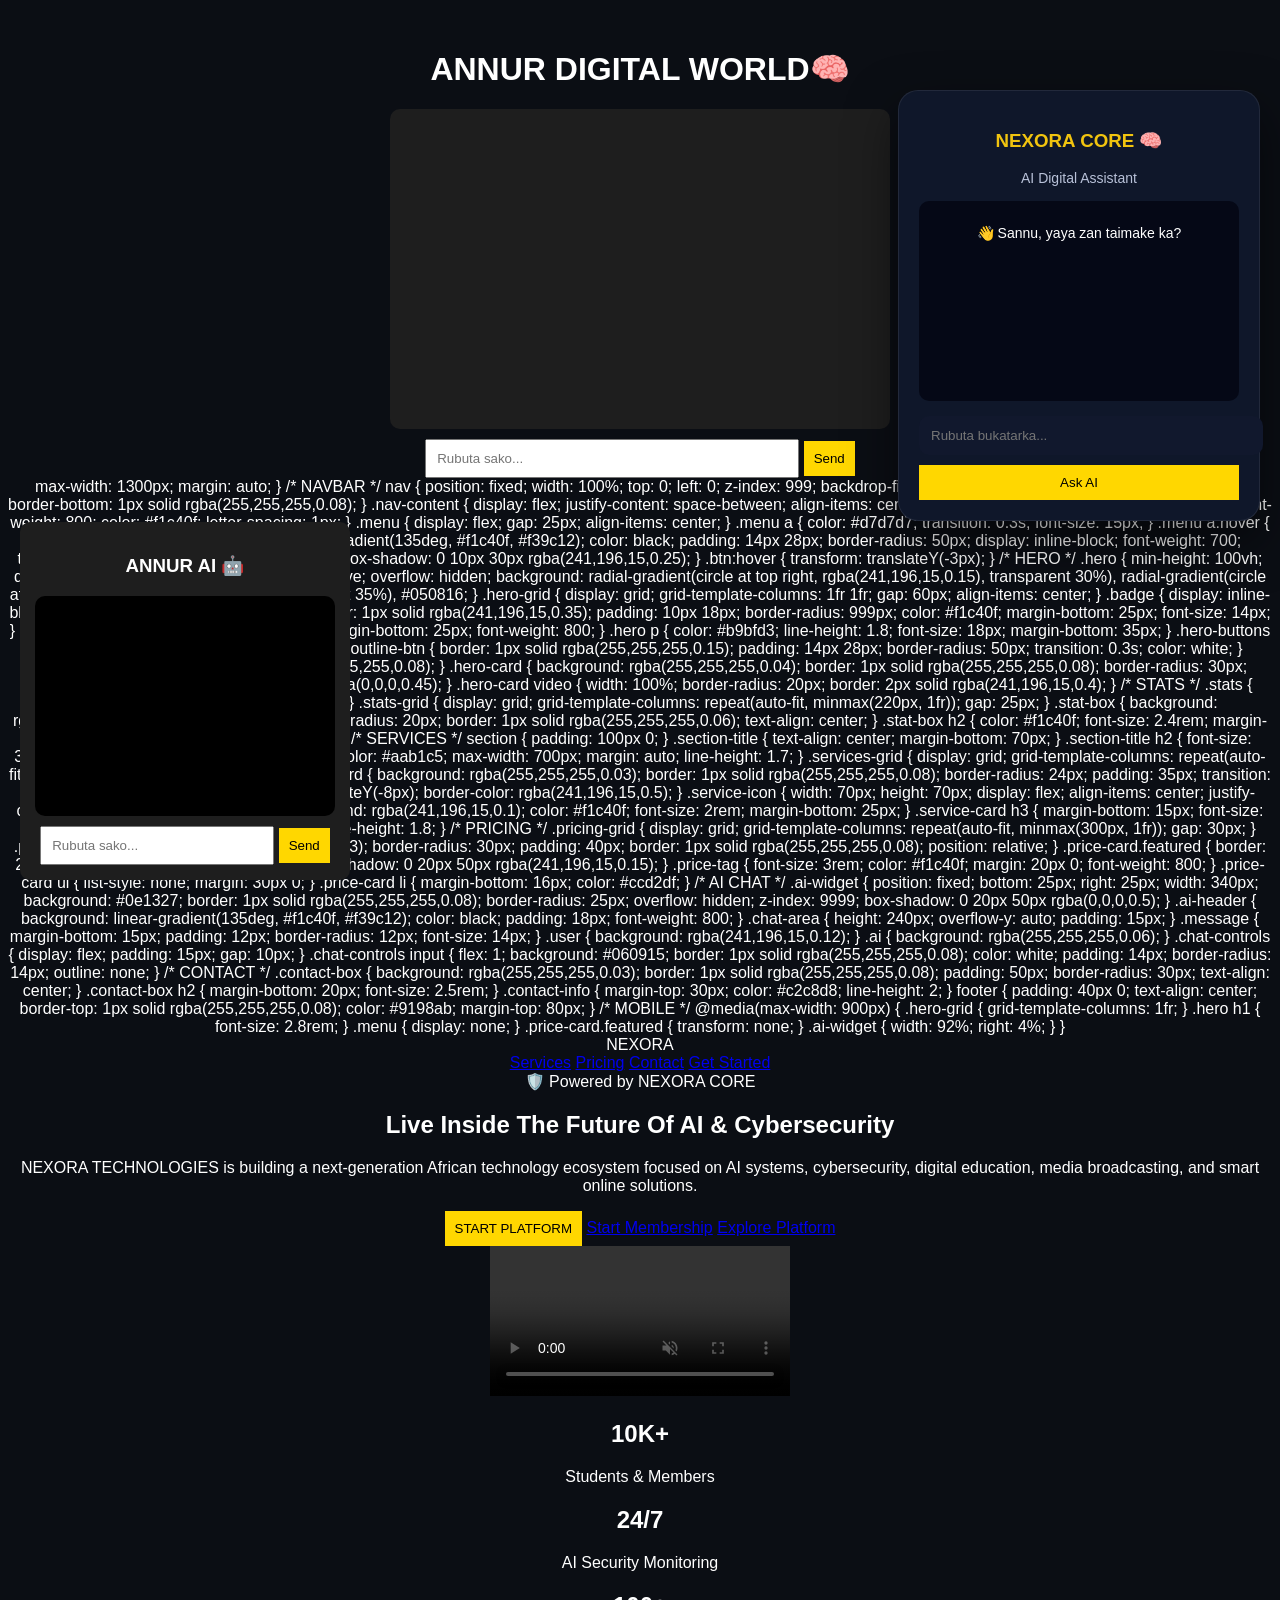
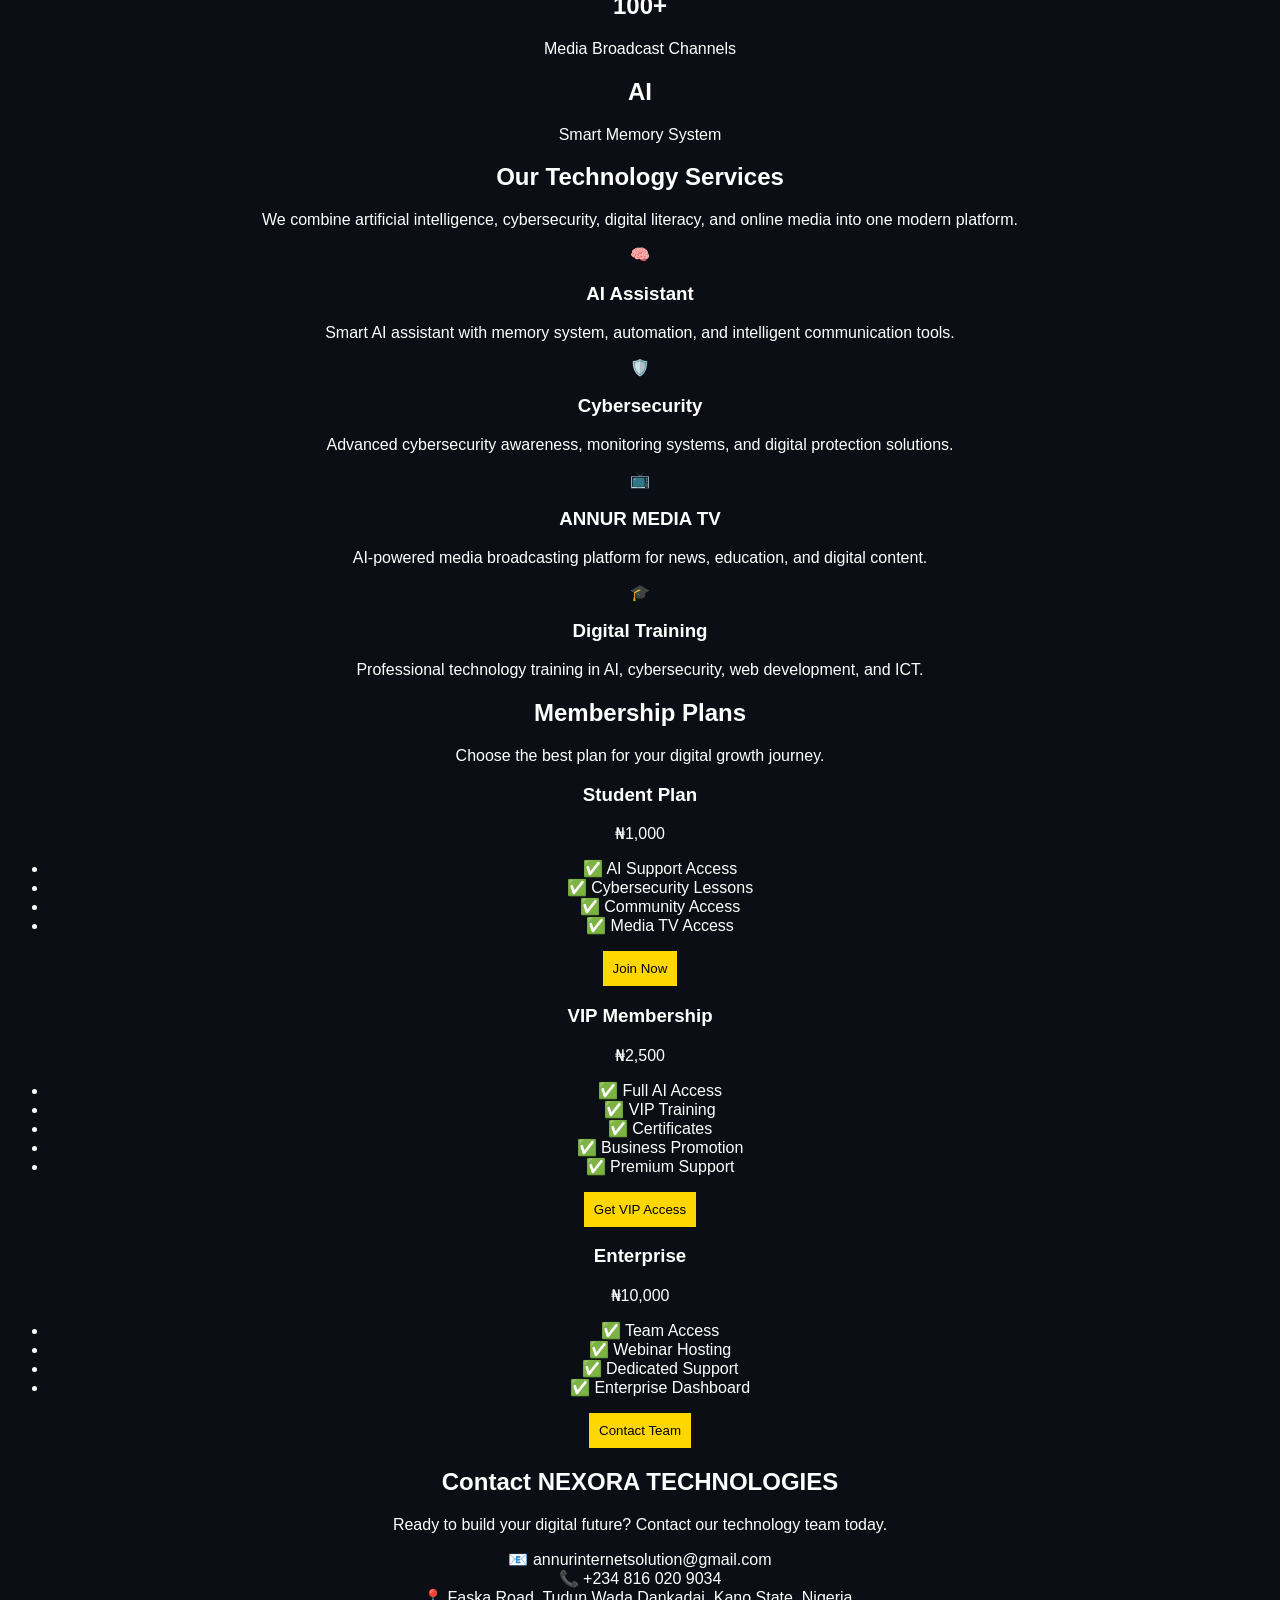
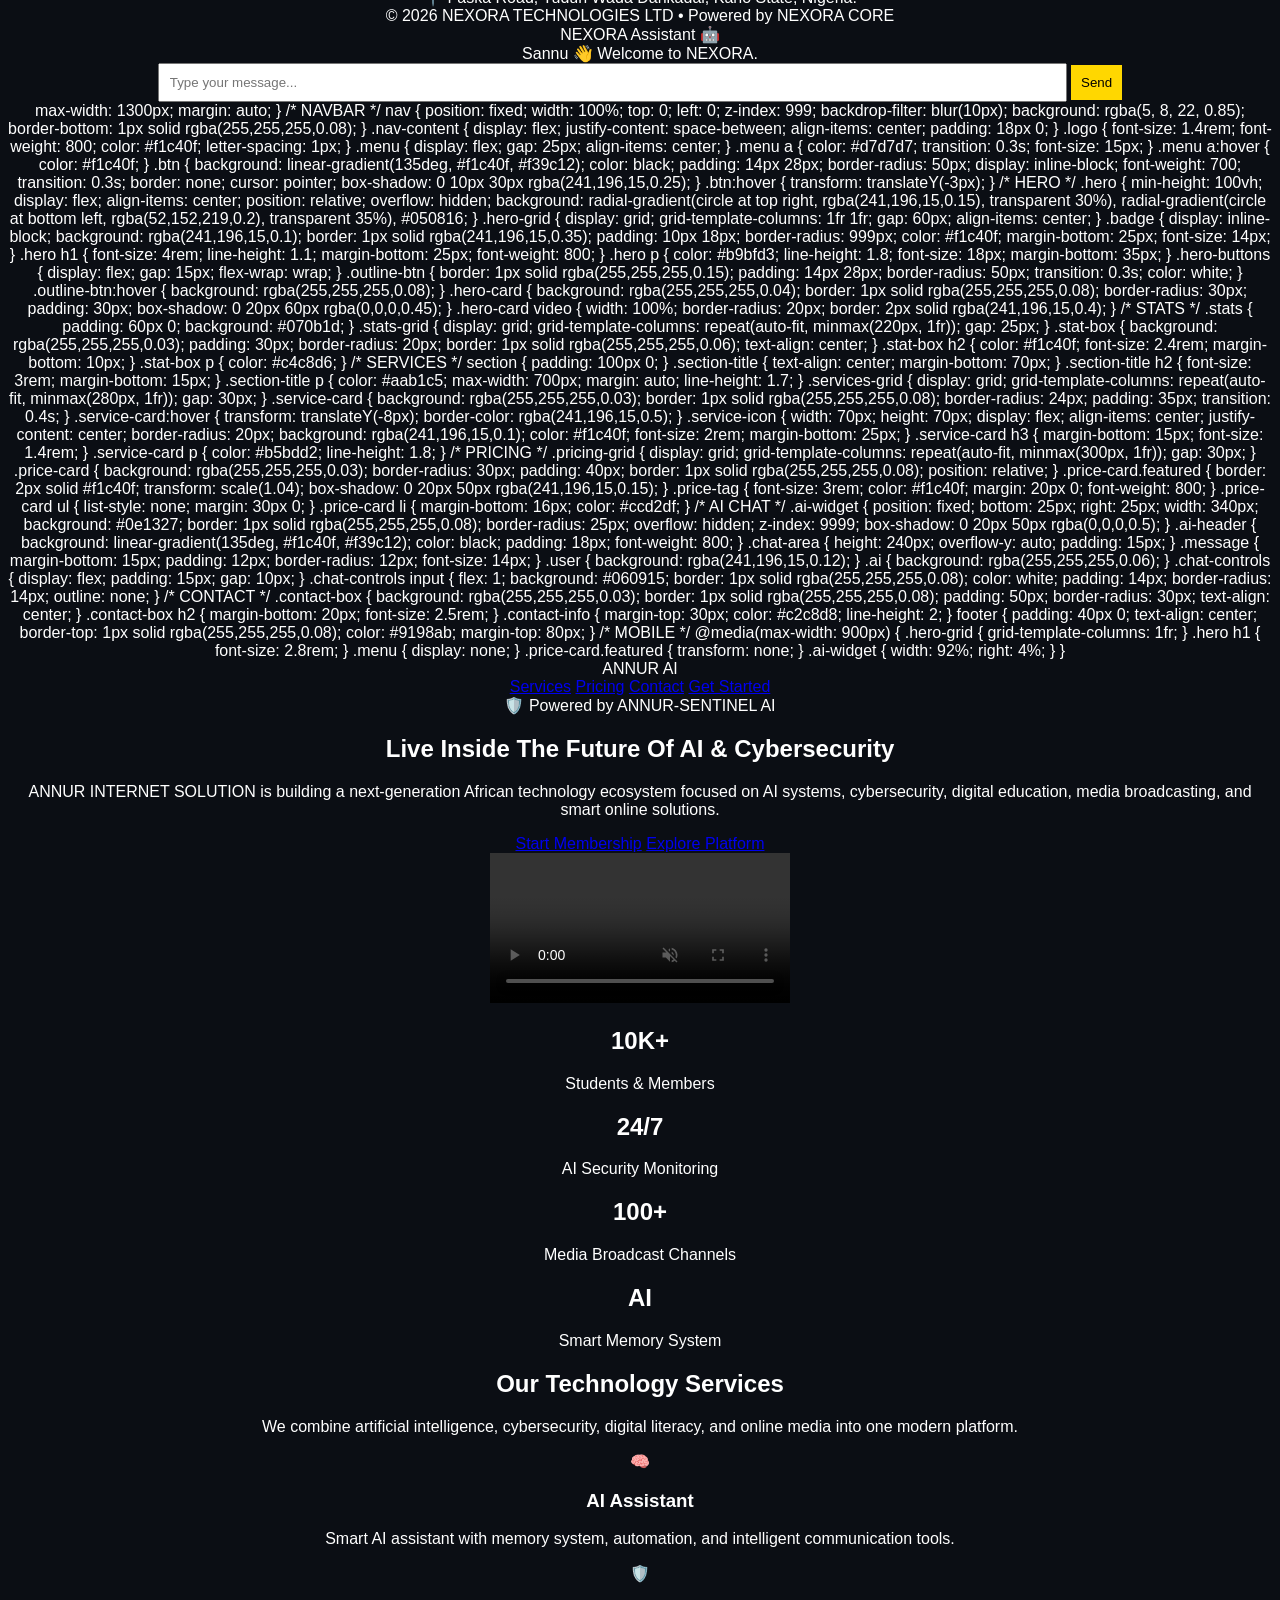
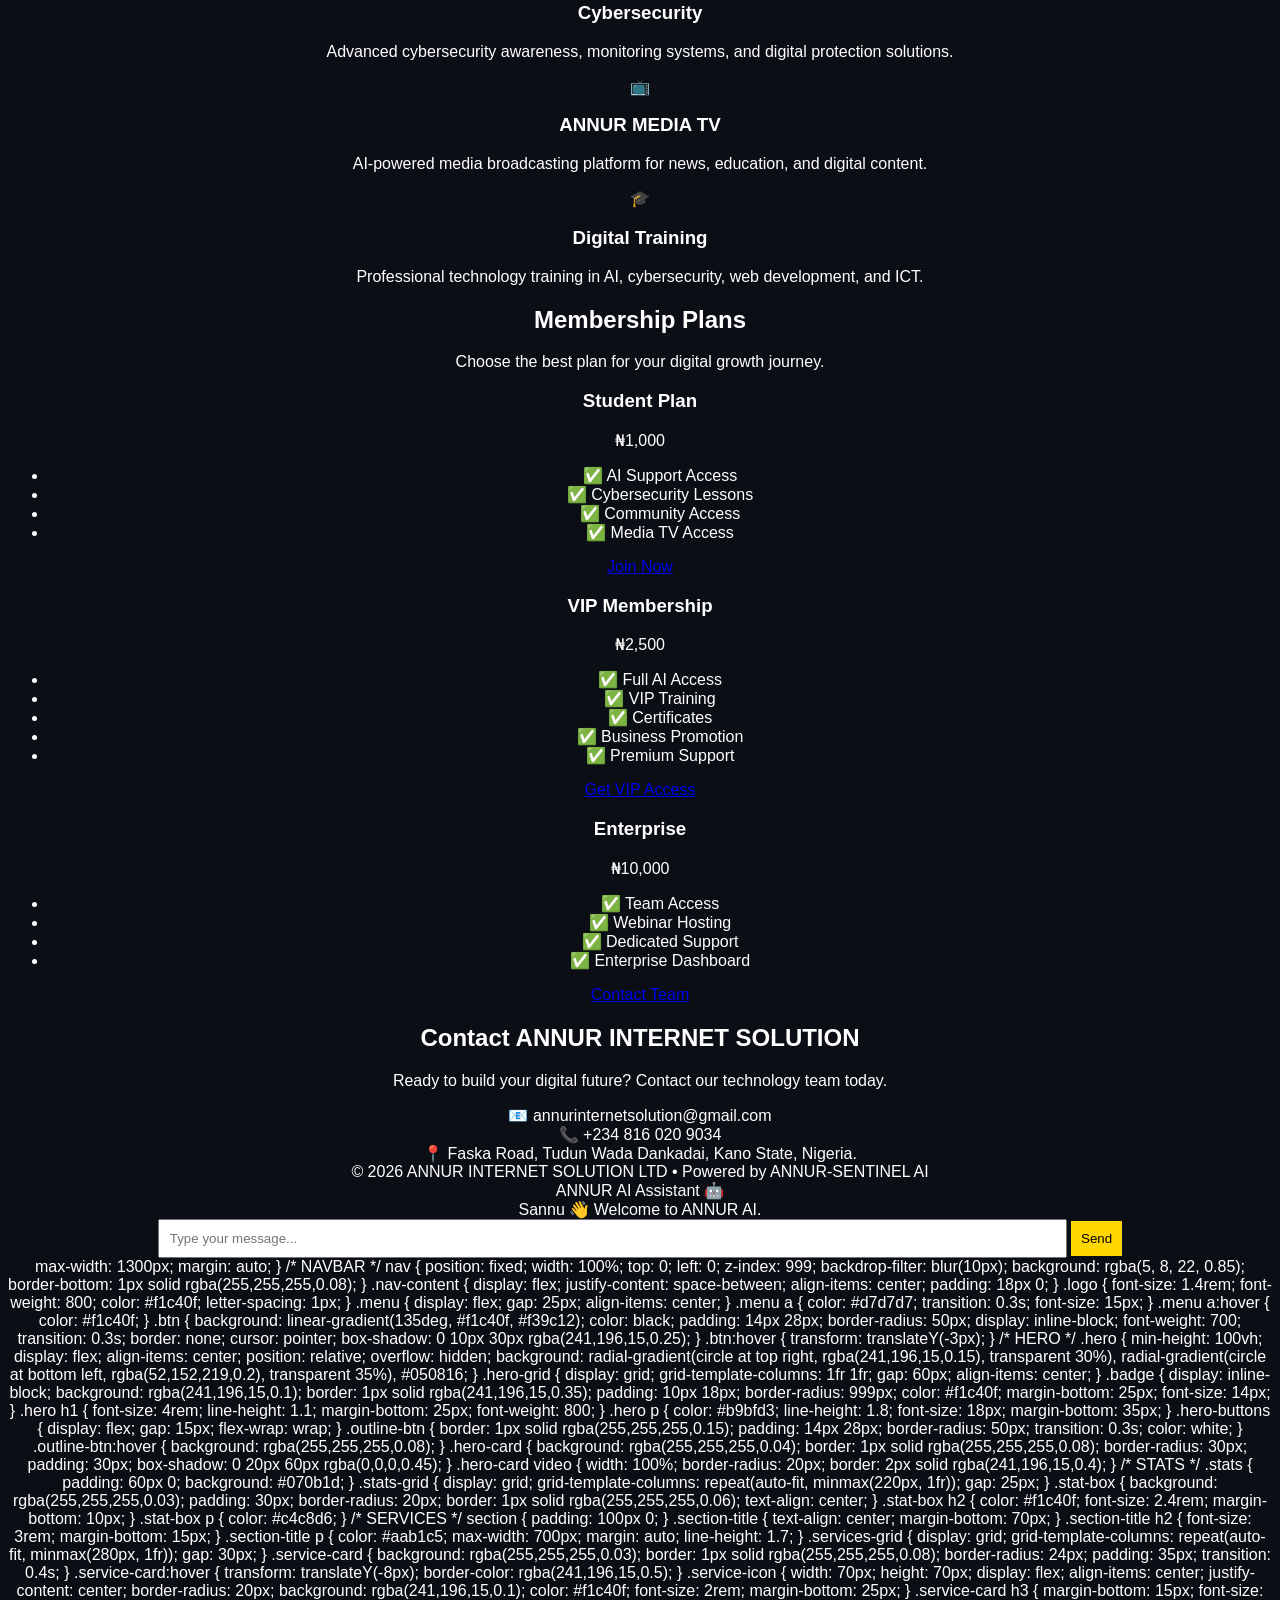
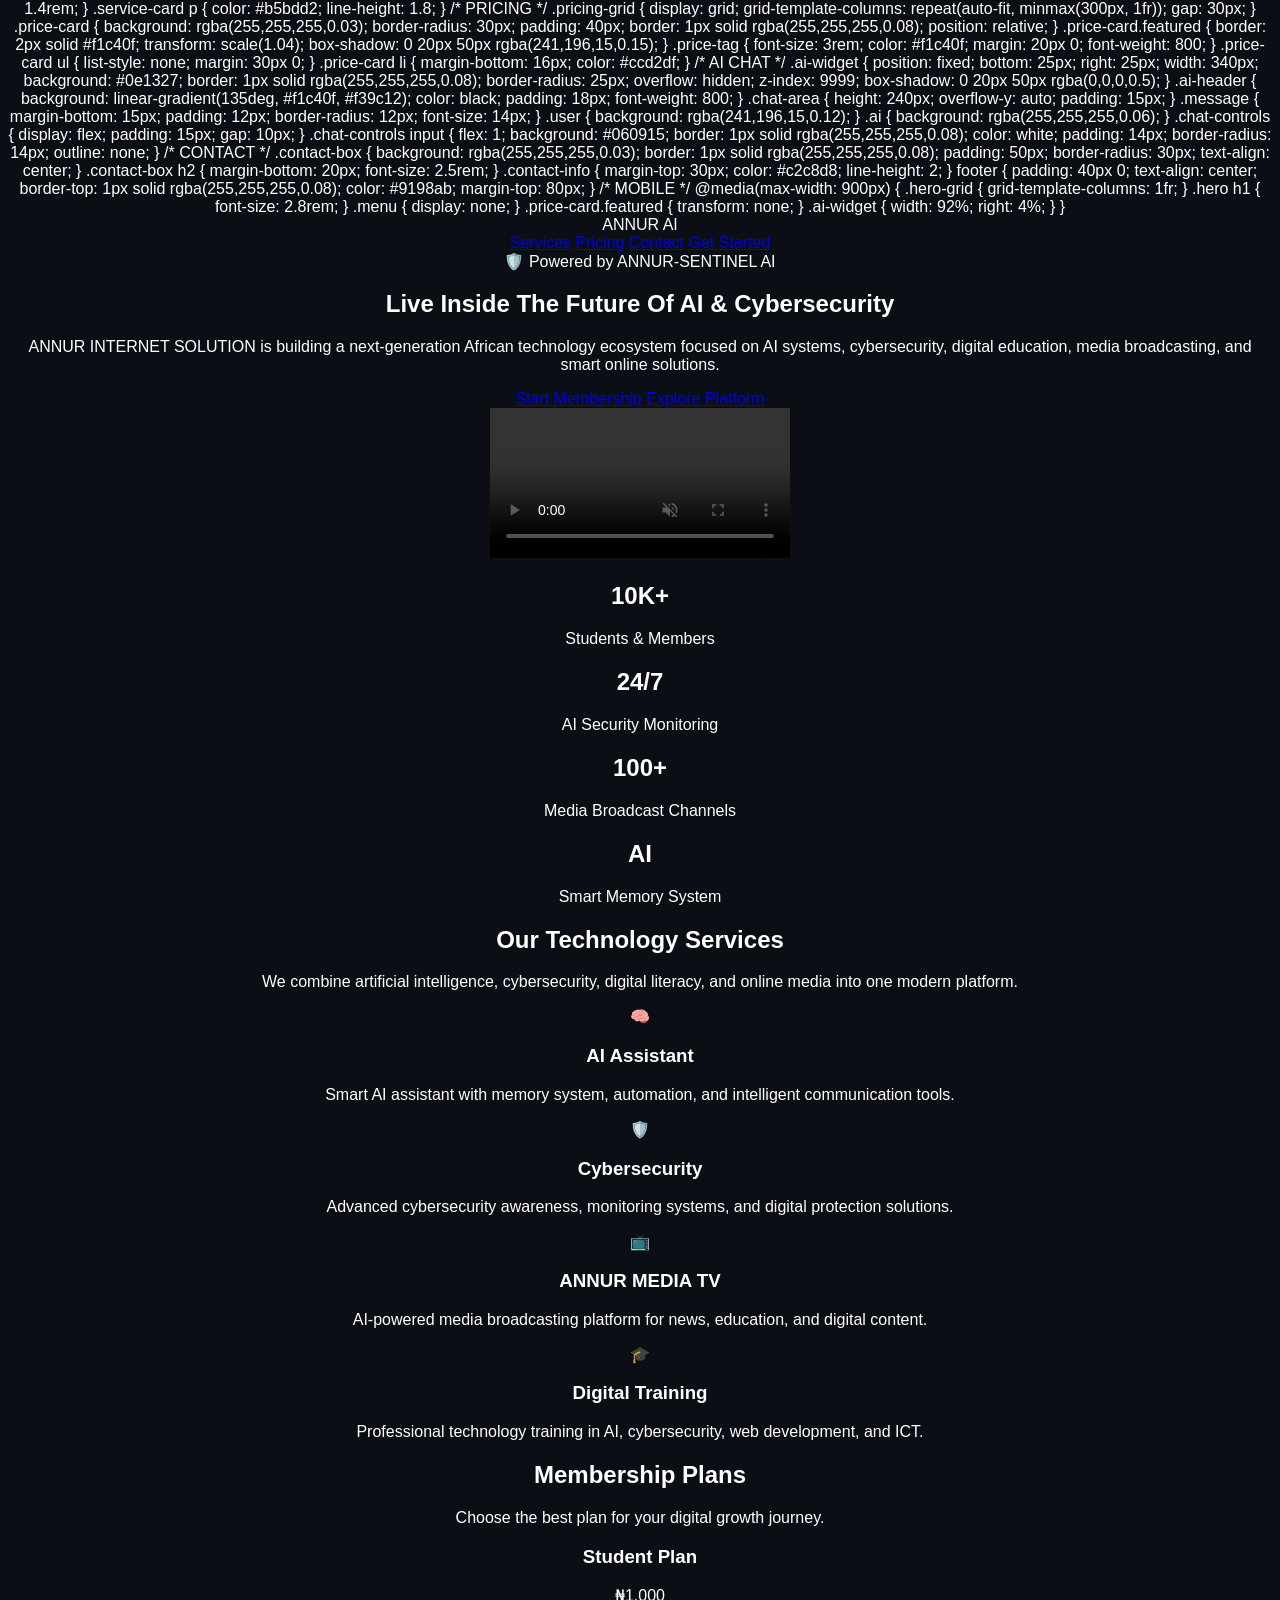
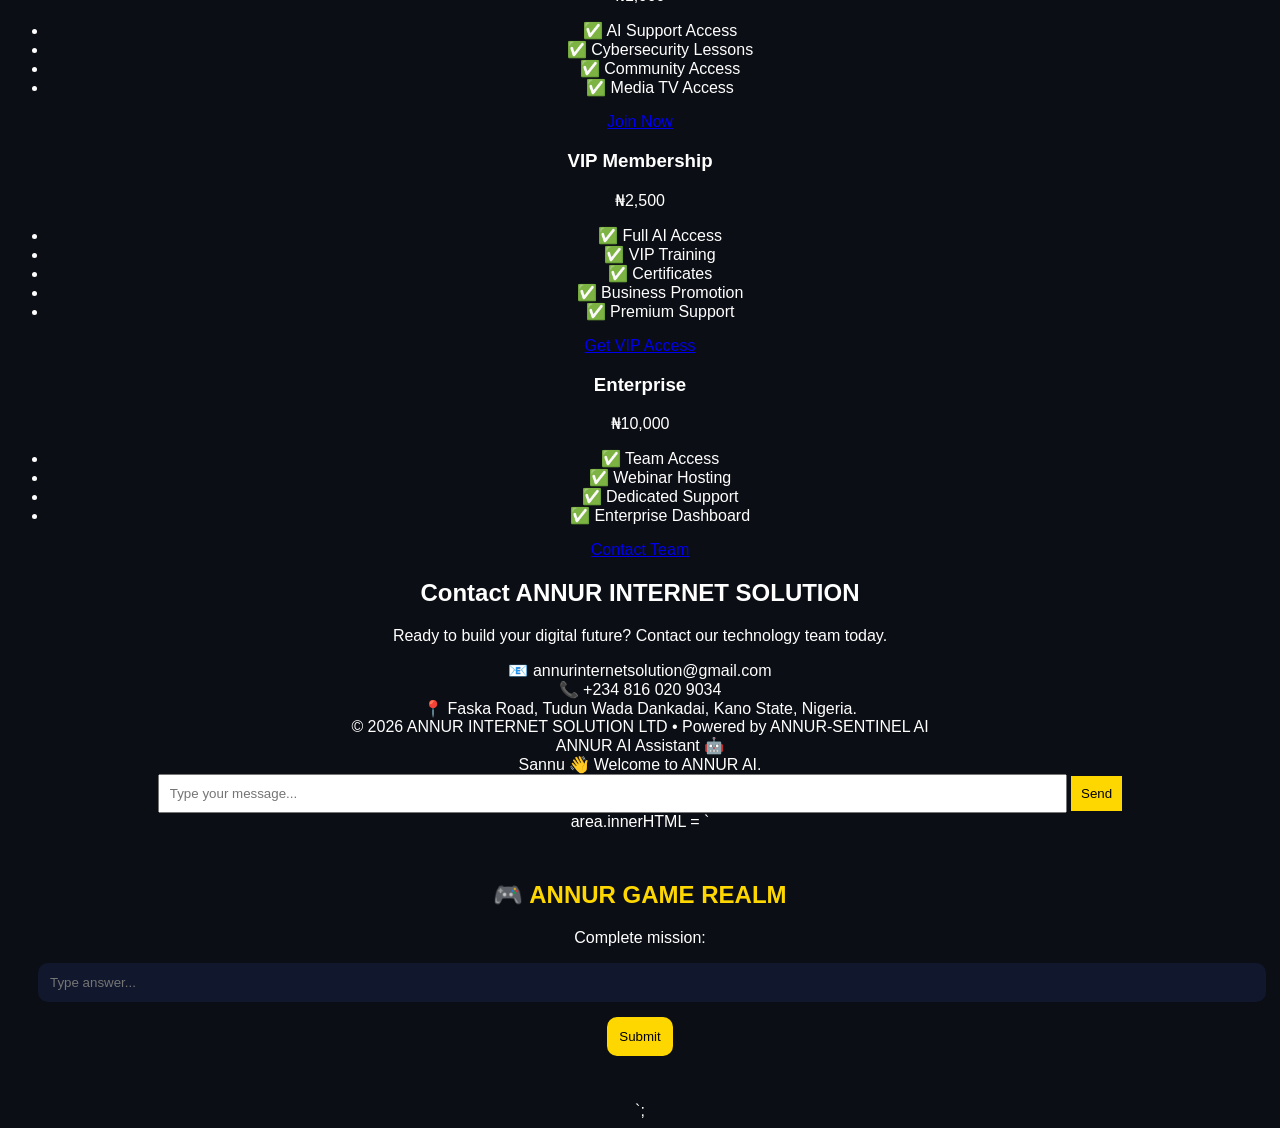
==== commit 8e3d7e3f: "Update index.html" ====
--- a/index.html
+++ b/index.html
@@ -1,40 +1,65 @@
 <!DOCTYPE html>
-<html lang="en">
+<html>
 <head>
-  <meta charset="UTF-8" />
-  <meta name="viewport" content="width=device-width, initial-scale=1.0" />
-  <title>NEXORA TECHNOLOGIES | AI • Cybersecurity • Media</title>
-
-  <link rel="preconnect" href="https://fonts.googleapis.com">
-  <link rel="preconnect" href="https://fonts.gstatic.com" crossorigin>
-  <link href="https://fonts.googleapis.com/css2?family=Inter:wght@300;400;500;600;700;800&display=swap" rel="stylesheet">
-
-  <style>
-    * {
-      margin: 0;
-      padding: 0;
-      box-sizing: border-box;
-    }
-
-    html {
-      scroll-behavior: smooth;
-    }
-
-    body {
-      font-family: 'Inter', sans-serif;
-      background: #050816;
-      color: white;
-      overflow-x: hidden;
-    }
-
-    a {
-      text-decoration: none;
-      color: inherit;
-    }
-
-    .container {
-      width: 90%;
-      max-width: 1300px;
+    <title>ANNUR DIGITAL WORLD</title>
+    <link rel="stylesheet" href="style.css">
+</head>
+<body>
+
+<div class="box">
+    <h1>ANNUR DIGITAL WORLD🧠</h1>
+
+    <div id="chat"></div>
+
+    <input id="input" placeholder="Rubuta sako..." />
+    <button onclick="send()">Send</button>
+</div>
+
+<script src="memory.js"></script>
+<script src="ai.js"></script>
+
+<script>
+function sendAI() {
+
+    let input = document.getElementById("userInput").value;
+
+    let chat = document.getElementById("chat");
+
+    chat.innerHTML += "<p><b>You:</b> " + input + "</p>";
+
+    let reply = "Ban gane ba.";
+
+    if(input.includes("suna")) {
+        reply = "Ni ANNUR AI ne 🤖";
+    }
+
+    if(input.includes("hello")) {
+        reply = "Sannu 👋";
+    }
+
+    if(input.includes("kudi")) {
+        reply = "Zan taimaka maka da kasuwanci 💰";
+    }
+
+    chat.innerHTML += "<p><b>AI:</b> " + reply + "</p>";
+
+    localStorage.setItem("lastMessage", input);
+}
+</script>
+
+<div id="ai-box" style="position:fixed;bottom:20px;left:20px;background:#1e1e1e;padding:15px;border-radius:10px;width:300px;">
+    <h3>ANNUR AI 🤖</h3>
+
+    <div id="chat" style="height:200px;overflow:auto;background:#000;padding:10px;margin-bottom:10px;"></div>
+
+    <input id="userInput" placeholder="Rubuta sako..." style="width:70%;padding:10px;">
+    
+    <button onclick="sendAI()" style="padding:10px;background:gold;border:none;">
+        Send
+    </button>
+</div>
+</body>
+</html>      max-width: 1300px;
       margin: auto;
     }
 
--- a/style.css
+++ b/style.css
@@ -0,0 +1,33 @@
+body {
+    background: #0b0e14;
+    color: white;
+    font-family: sans-serif;
+    text-align: center;
+}
+
+.box {
+    width: 90%;
+    max-width: 500px;
+    margin: auto;
+    margin-top: 50px;
+}
+
+#chat {
+    height: 300px;
+    background: #1e1e1e;
+    overflow-y: scroll;
+    padding: 10px;
+    border-radius: 10px;
+    margin-bottom: 10px;
+}
+
+input {
+    width: 70%;
+    padding: 10px;
+}
+
+button {
+    padding: 10px;
+    background: gold;
+    border: none;
+}
